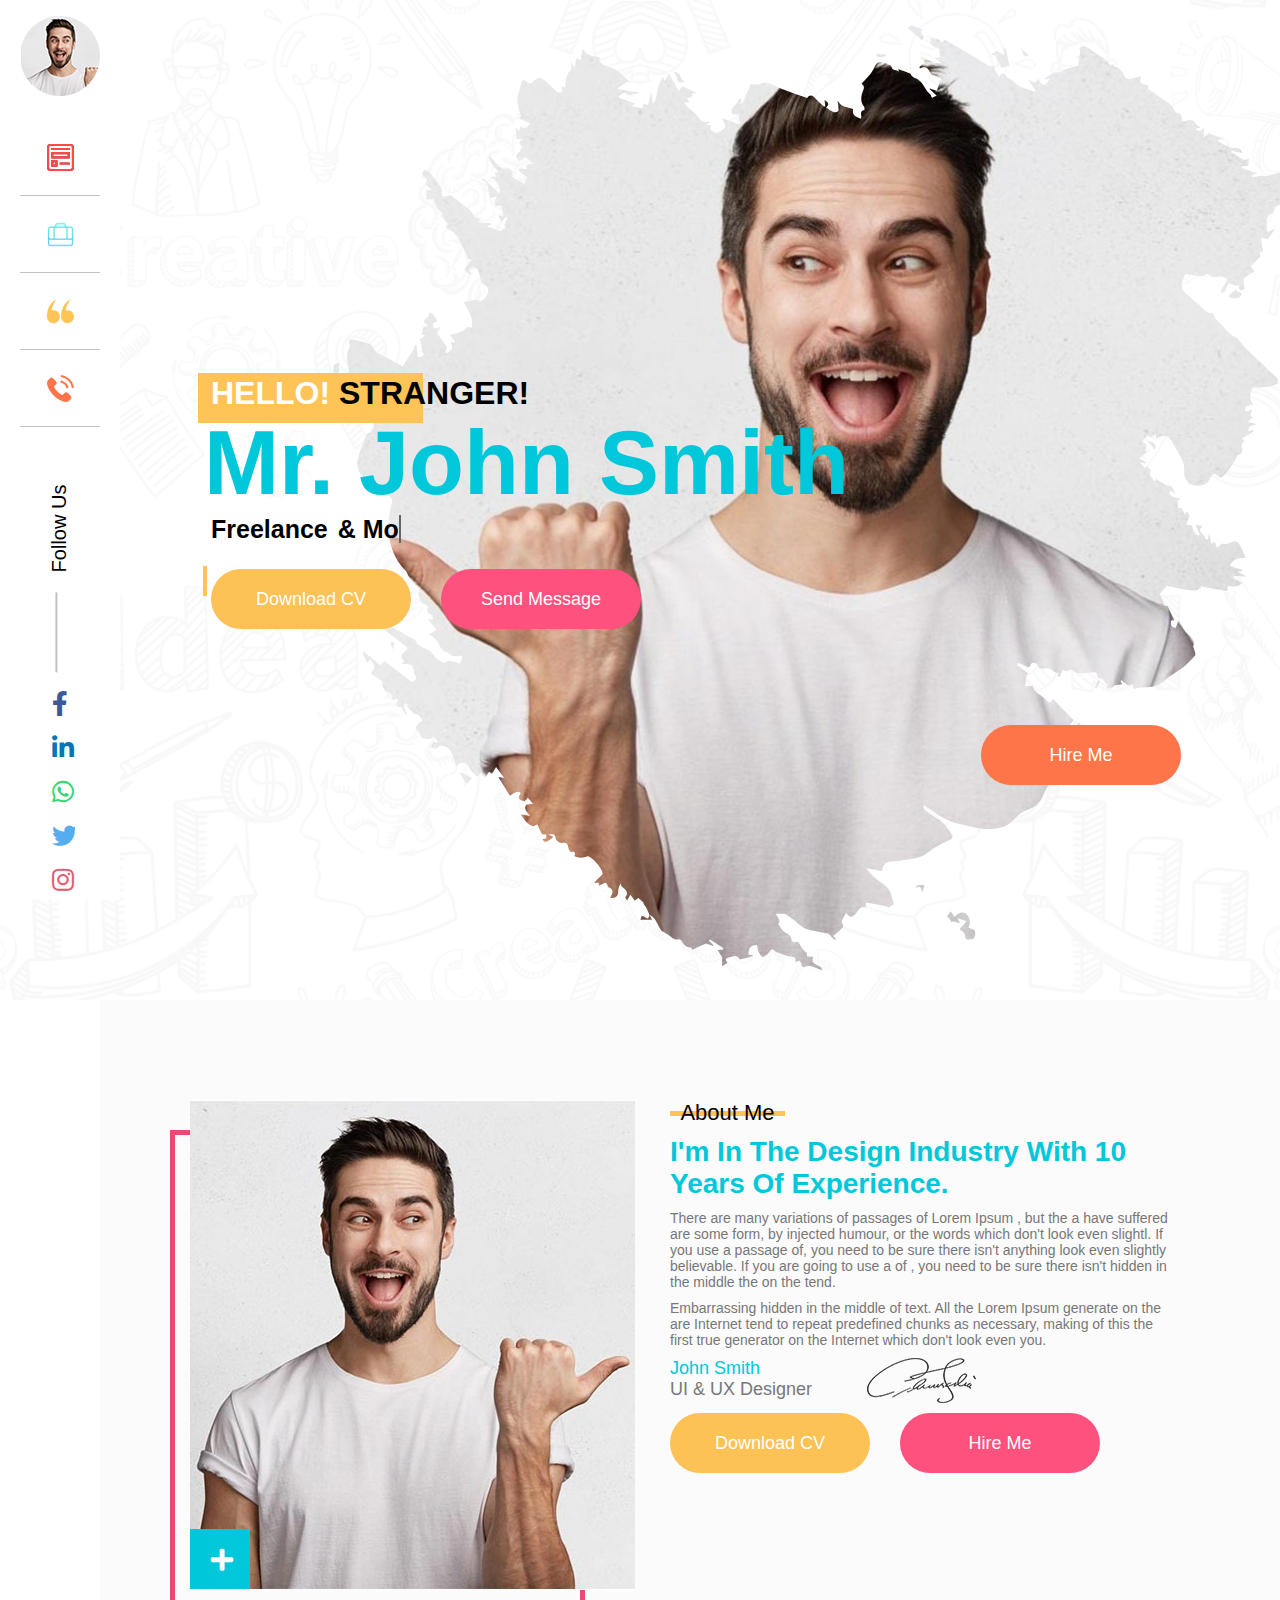
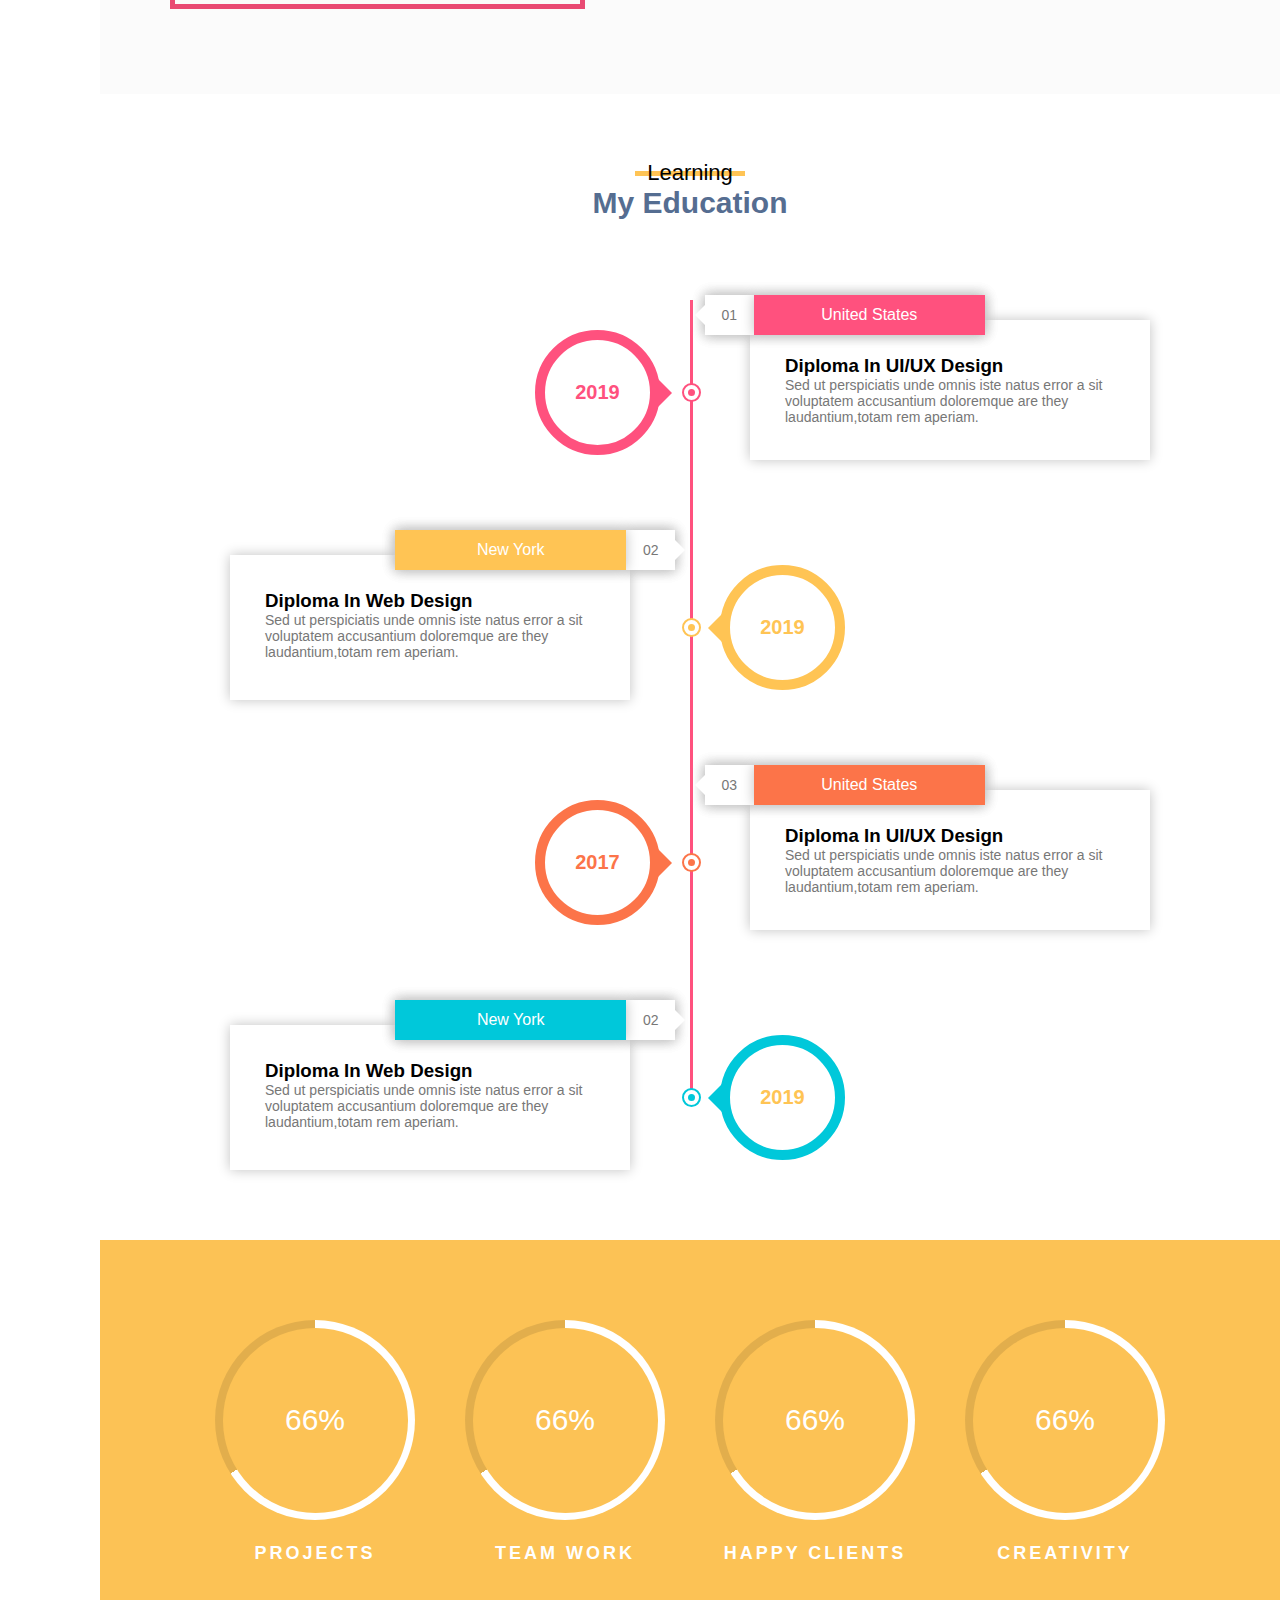
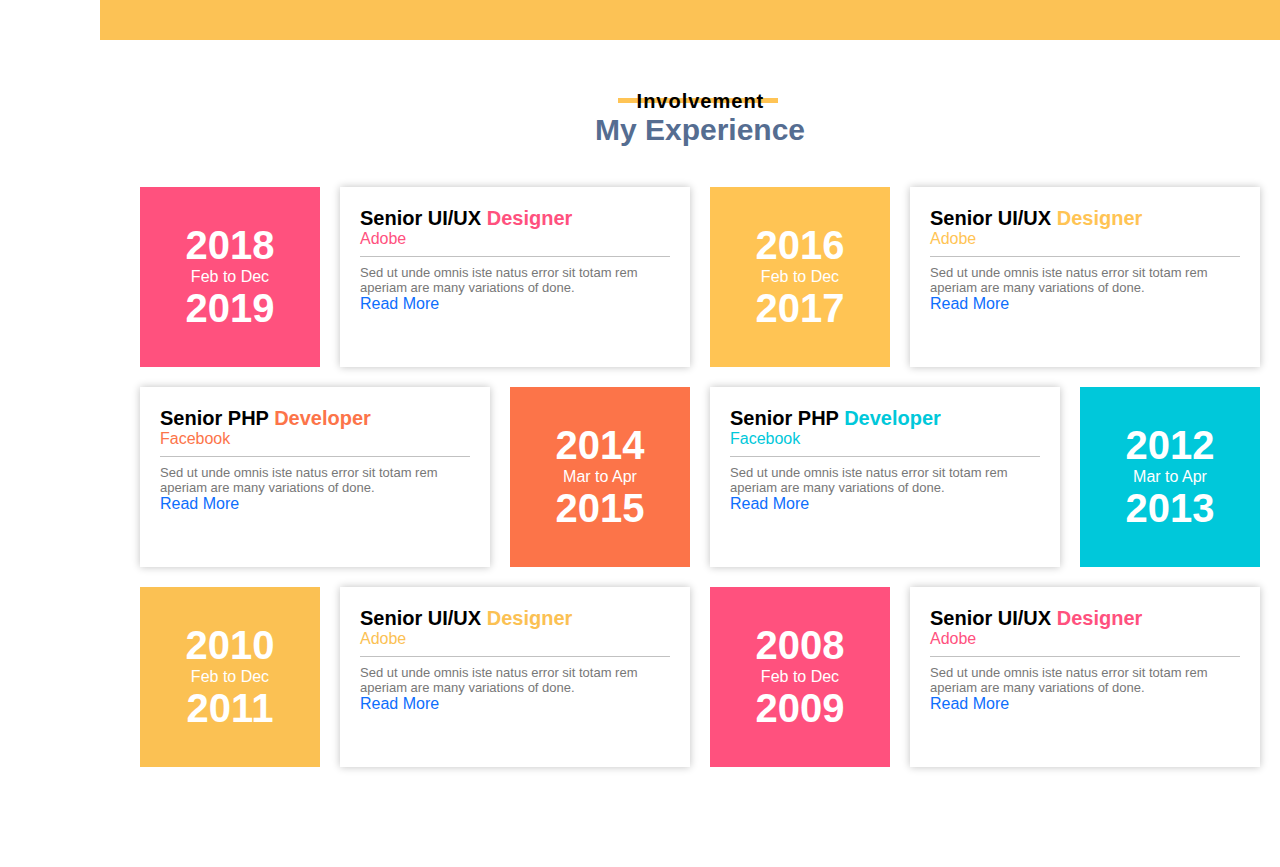
==== index.html @ 80b27bed "Add files via upload" ====
<!DOCTYPE html>
<html lang="en">

<head>
    <meta charset="UTF-8">
    <meta http-equiv="X-UA-Compatible" content="IE=edge">
    <meta name="viewport" content="width=device-width, initial-scale=1.0">
    <title>Document</title>
    <link href="https://cdnjs.cloudflare.com/ajax/libs/font-awesome/5.13.0/css/all.min.css" rel="stylesheet">
    <link rel="stylesheet" href="css/style.css">
</head>

<body>


    <!--! loading logo  -->

    <div class="preload-logo" id="page">
        <div class="start" id="loading">
            <img src="image/371906220_TYPING_ON_LAPTOP_400px.gif" alt="">
        </div>
    </div>

    <!-- Left side panel -->

    <div class="left-panel">
        <div class="left-panel-scroller">
            <div class="profile">
                <img src="image/profile.png" alt="">
            </div>
            <div class="quick-panel">
                <div>
                    <a href="">
                        <img class="first" src="image/about.svg" alt="">
                        <img class="second" src="image/about.svg" alt="">
                    </a>
                    <span class="second about">About</span>
                </div>
                <div>
                    <a href="">
                        <span><img class="first" src="image/icons8-bag-64.png" alt=""></span>
                        <span><img class="second" src="image/icons8-bag-64.png" alt=""></span>
                    </a>
                    <span class="second portfolio">Portfolio</span>
                </div>
                <div>
                    <a href="">
                        <img class="first" src="image/Testimonial.svg" alt="">
                        <img class="second" src="image/Testimonial.svg" alt="">
                    </a>
                    <span class="second testimonial">Testimonial</span>
                </div>
                <div>
                    <a href="">
                        <img class="first" src="image/contact.svg" alt="">
                        <img class="second" src="image/contact.svg" alt="">
                    </a>
                    <span class="second contact">Contact</span>
                </div>
            </div>
            <div class="social">
                <p class="vertical">Follow Us</p>
                <ul>
                    <li>
                        <a href="">
                            <span class="icon-second"><i class="fab fa-facebook-f"></i></span>
                            <span class="icon-first"><i class="fab fa-facebook-f"></i></span>
                        </a>
                    </li>
                    <li>
                        <a href="">
                            <span class="icon-second"><i class="fab fa-linkedin-in"></i></span>
                            <span class="icon-first"><i class="fab fa-linkedin-in"></i></span>
                        </a>
                    </li>
                    <li>
                        <a href="">
                            <span class="icon-second"><i class="fab fa-whatsapp"></i></span>
                            <span class="icon-first"><i class="fab fa-whatsapp"></i></span>
                        </a>
                    </li>
                    <li>
                        <a href="">
                            <span class="icon-second"><i class="fab fa-twitter"></i></span>
                            <span class="icon-first"><i class="fab fa-twitter"></i></span>
                        </a>
                    </li>
                    <li>
                        <a href="">
                            <span class="icon-second"><i class="fab fa-instagram"></i></span>
                            <span class="icon-first"><i class="fab fa-instagram"></i></span>
                        </a>
                    </li>
                </ul>
            </div>

        </div>
    </div>

    <!-- Start banner -->

    <header>
        <div class="banner-bg">
            <div>
                <div class="man-mask">
                    <svg xmlns:xlink="http://www.w3.org/1999/xlink" class="move_bg" xmlns="http://www.w3.org/2000/svg"
                        viewBox="0 0 968 950" width="968" height="950">
                        <defs>
                            <pattern id="banner_mimg" patternUnits="userSpaceOnUse" width="968px" height="945px">
                                <image class="cv_slide" xlink:href="image/men.jpg" width="968px" height="945px" x="0"
                                    y="0">
                                </image>
                            </pattern>
                        </defs>
                        <path fill-rule="evenodd"
                            d="M909.868,270.984 C908.399,273.600 900.242,273.841 898.692,272.078 C897.402,270.610 898.213,269.606 905.406,264.288 C904.387,269.027 912.946,265.501 909.868,270.984 ZM823.326,424.317 C822.516,423.632 821.795,422.803 821.190,421.923 C820.064,420.286 819.039,418.581 817.972,416.904 C818.249,416.603 818.526,416.303 818.803,416.003 C820.641,417.229 822.683,418.248 824.224,419.774 C824.931,420.474 824.772,422.169 824.748,423.408 C824.742,423.742 823.468,424.438 823.326,424.317 ZM58.942,617.513 C60.663,617.437 62.058,617.376 63.452,617.315 C63.038,619.446 62.624,621.577 62.025,624.661 C60.795,621.809 60.041,620.061 58.942,617.513 ZM962.958,152.877 C962.890,153.279 962.823,153.681 962.755,154.082 C964.108,154.896 965.461,155.709 967.079,156.682 C965.180,157.092 962.776,156.984 962.410,157.796 C960.447,162.143 957.809,165.319 951.108,164.972 C953.663,166.804 954.765,167.594 956.036,168.506 C954.863,171.181 954.025,173.952 952.500,176.273 C951.423,177.914 949.462,179.005 947.810,180.226 C946.463,181.222 943.822,181.985 943.770,182.959 C943.499,188.019 939.480,189.186 936.775,190.697 C936.223,192.856 935.476,194.406 935.504,195.942 C935.571,199.671 935.998,203.393 936.281,207.117 C938.486,206.133 940.688,205.141 942.903,204.178 C943.122,204.082 943.418,204.165 944.088,204.165 C941.339,207.746 938.731,211.143 936.334,214.264 C934.861,213.977 932.665,213.548 930.076,213.042 C930.772,218.139 931.301,222.009 931.877,226.223 C927.953,226.534 928.416,229.005 929.613,231.164 C925.952,234.907 922.617,238.317 919.913,241.081 C921.407,243.557 922.632,245.586 923.283,246.665 C919.585,248.976 915.336,250.343 913.413,253.249 C911.925,255.498 913.348,259.674 913.503,263.659 C912.893,263.927 911.037,264.742 908.885,265.686 C908.609,264.369 908.466,263.580 908.274,262.804 C908.080,262.021 907.837,261.250 907.601,260.421 C906.100,260.342 904.711,260.519 903.477,260.161 C896.846,258.235 896.859,258.189 894.728,264.537 C893.662,267.714 891.793,268.214 889.296,266.647 C891.713,262.592 894.100,258.588 896.563,254.455 C893.315,251.064 889.567,251.014 885.466,251.896 C883.973,252.217 882.190,252.160 880.779,251.634 C879.138,251.022 877.760,249.706 876.430,248.806 C869.018,254.653 861.872,248.000 854.139,249.299 C853.859,250.084 853.608,251.595 852.849,252.782 C848.871,258.995 850.431,265.673 856.317,269.807 C860.401,272.674 863.622,276.811 867.794,279.503 C872.437,282.499 874.856,289.498 881.397,287.739 C882.763,290.121 883.509,292.403 885.028,293.903 C891.861,300.654 897.062,309.254 906.457,313.167 C906.846,313.329 907.040,313.936 907.352,314.313 C910.267,317.832 912.900,321.643 916.161,324.806 C925.802,334.153 935.698,343.235 945.477,352.439 C947.812,354.636 947.444,358.689 944.373,359.758 C940.542,361.093 936.429,361.818 932.378,362.264 C928.699,362.670 924.940,362.350 921.572,362.350 C919.456,368.207 917.123,373.587 922.294,379.526 C919.227,380.399 916.915,381.057 914.450,381.759 C914.450,382.994 914.450,384.796 914.450,386.654 C916.767,385.939 918.631,385.364 921.490,384.482 C920.264,388.157 917.333,391.226 922.205,392.348 C920.449,393.874 918.948,395.178 916.919,396.942 C920.195,397.761 922.513,398.341 925.087,398.986 C922.429,401.261 916.555,400.086 917.457,406.385 C919.259,405.742 920.464,405.313 921.668,404.883 C921.983,405.454 922.297,406.025 922.612,406.596 C918.767,408.882 914.923,411.169 910.767,413.640 C912.231,414.399 912.994,414.794 913.560,415.087 C912.348,417.440 909.898,420.118 910.487,421.414 C912.979,426.897 909.962,428.724 906.167,430.546 C905.676,432.694 904.737,434.581 903.561,436.306 C901.223,439.736 898.870,443.169 896.298,446.422 C894.603,448.566 892.598,450.496 890.531,452.292 C890.099,452.668 888.467,452.354 887.938,451.817 C884.047,447.860 883.185,447.757 879.819,452.012 C878.563,453.599 878.110,455.839 876.808,457.370 C873.066,461.768 860.862,461.900 857.183,457.407 C855.331,455.145 853.212,452.064 853.320,449.441 C853.573,443.310 853.122,437.662 849.881,432.293 C846.682,426.993 844.233,421.192 840.666,416.172 C836.014,409.627 834.251,409.564 826.399,413.027 C826.130,413.145 825.764,413.042 825.440,413.040 C825.063,411.794 824.690,410.551 824.315,409.302 C822.601,410.495 820.761,412.442 820.132,412.108 C814.883,409.323 813.890,413.876 811.343,416.968 C817.147,418.411 815.545,421.893 813.444,425.311 C815.069,426.013 816.302,426.547 816.556,426.657 C813.962,428.706 811.207,430.882 808.181,433.272 C810.965,434.778 813.015,435.887 815.066,436.997 C814.829,437.465 814.591,437.934 814.354,438.403 C812.761,438.232 811.168,438.061 808.546,437.779 C810.989,440.095 812.592,441.615 814.282,443.216 C814.672,442.529 815.054,441.856 815.430,441.193 C817.230,442.678 819.016,444.151 820.025,444.983 C819.511,447.081 818.481,448.816 818.971,449.778 C820.148,452.092 822.038,454.044 823.816,456.371 C824.236,455.644 824.730,454.791 825.170,454.031 C828.785,456.256 832.277,458.419 835.796,460.538 C835.989,460.654 836.449,460.267 836.701,460.355 C838.119,460.851 839.948,461.046 840.815,462.051 C842.215,463.675 842.976,465.849 844.758,469.203 C842.095,467.454 840.636,466.496 839.172,465.534 C837.304,470.442 840.046,472.305 850.259,473.478 C848.751,474.343 847.244,475.208 846.481,475.645 C846.898,478.793 847.224,481.262 847.556,483.767 C848.083,483.554 849.106,483.140 849.981,482.786 C851.406,484.932 852.740,486.942 854.764,489.990 C855.104,487.532 855.237,486.573 855.385,485.502 C856.788,487.811 858.023,489.845 858.757,491.052 C857.444,494.253 856.363,496.891 855.282,499.529 C857.168,499.816 859.053,500.103 861.127,500.419 C862.435,508.100 864.266,510.534 868.987,510.202 C867.697,507.272 866.385,504.415 865.203,501.505 C864.970,500.930 865.235,500.153 865.270,499.470 C866.008,499.701 866.745,499.933 867.483,500.161 C868.618,500.514 869.753,500.863 871.266,501.331 C864.933,507.323 874.504,508.922 874.017,513.315 C873.973,513.707 876.103,514.341 877.050,514.782 C877.400,512.375 877.654,510.628 878.072,507.757 C878.947,512.162 879.564,515.269 880.224,518.594 C882.487,517.655 883.677,517.162 884.210,516.941 C884.759,518.979 885.270,520.878 885.750,522.658 C888.488,520.854 890.944,518.162 892.144,518.639 C896.505,520.369 899.319,516.831 902.894,516.552 C904.497,516.427 907.054,517.013 907.699,518.131 C910.362,522.740 912.458,527.677 914.790,532.552 C909.234,533.434 902.180,532.693 898.860,540.840 C903.034,542.265 907.222,543.694 912.311,545.432 C909.899,546.167 908.483,546.599 906.834,547.102 C909.700,548.631 912.193,549.962 915.500,551.727 C910.549,551.333 906.643,551.022 902.736,550.712 C902.570,551.395 902.403,552.078 902.236,552.761 C905.086,554.439 907.936,556.118 911.135,558.002 C906.845,562.419 901.828,561.407 896.969,560.985 C896.759,562.794 896.594,564.222 896.374,566.118 C887.211,564.470 878.283,562.865 869.355,561.260 C869.554,561.720 869.753,562.179 869.953,562.638 C868.184,563.597 866.456,565.261 864.639,565.365 C861.037,565.571 857.338,565.188 853.767,564.554 C848.613,563.639 843.548,562.230 838.418,561.162 C837.449,560.960 835.958,560.976 835.386,561.559 C833.124,563.864 831.132,566.434 828.897,569.074 C830.303,572.370 832.096,576.572 834.002,581.040 C834.882,580.732 836.168,580.282 836.385,580.206 C838.749,585.384 840.974,590.260 843.302,595.360 C841.856,595.485 840.916,595.566 839.988,595.647 C839.927,599.176 839.351,602.925 844.748,602.743 C845.719,600.317 846.705,597.855 847.915,594.834 C848.704,596.394 849.268,597.698 849.993,598.907 C851.904,602.093 853.359,605.792 855.964,608.268 C859.822,611.935 865.119,614.389 862.141,621.225 C861.887,621.809 862.888,622.852 863.067,623.731 C863.529,626.009 865.006,629.252 864.035,630.440 C860.447,634.830 856.317,638.904 851.860,642.423 C845.922,647.111 838.676,650.371 833.445,655.678 C824.391,664.863 812.681,660.458 802.770,664.013 C802.458,661.985 802.245,660.600 802.032,659.215 C800.071,659.694 798.111,660.173 796.858,660.479 C794.595,658.681 792.400,656.938 790.205,655.195 C789.990,655.513 789.775,655.830 789.560,656.148 C790.197,657.263 790.834,658.378 791.471,659.492 C790.366,659.562 789.249,659.558 788.157,659.720 C786.406,659.979 783.804,659.746 783.086,660.780 C780.676,664.253 778.081,663.854 775.300,662.454 C775.686,661.401 776.436,659.676 776.324,659.618 C773.243,658.026 772.836,653.010 768.262,653.307 C767.622,653.349 766.309,652.455 766.346,652.103 C767.042,645.505 761.811,647.417 758.923,647.459 C754.002,647.530 749.080,649.558 744.245,646.921 C742.735,646.098 740.662,644.293 739.752,644.748 C736.503,646.373 733.422,646.006 731.314,645.116 C730.334,647.675 729.654,649.668 728.743,651.550 C728.631,651.782 727.289,651.418 726.346,651.312 C726.935,650.120 727.403,649.174 727.934,648.101 C726.123,647.643 724.023,647.759 723.267,646.808 C720.167,642.906 716.012,643.477 711.922,643.466 C709.829,643.460 708.005,643.977 707.077,640.770 C706.138,637.527 701.003,636.609 700.096,639.054 C698.270,643.975 696.021,642.319 693.032,640.361 C691.188,639.152 688.826,638.735 686.696,637.962 C686.415,638.617 686.133,639.272 685.852,639.927 C689.689,642.843 693.526,645.758 697.363,648.674 C696.779,648.954 696.195,649.235 695.610,649.515 C695.317,651.282 694.955,653.041 694.756,654.818 C694.646,655.797 695.129,656.931 694.797,657.781 C693.218,661.830 694.984,661.963 698.204,661.062 C699.283,660.760 701.514,660.967 701.632,661.387 C703.511,668.077 710.556,669.565 714.347,674.271 C716.714,677.211 719.293,679.265 722.009,674.070 C729.138,681.394 735.839,688.278 742.310,694.925 C741.047,696.987 740.061,698.595 738.990,700.344 C743.501,703.144 745.982,699.752 749.013,697.822 C748.642,699.721 747.761,701.355 748.223,702.388 C749.783,705.869 749.158,708.126 745.974,710.408 C742.148,713.151 741.961,718.859 745.208,720.884 C743.894,722.539 742.466,724.110 741.303,725.858 C739.748,728.194 738.921,732.009 736.858,732.811 C731.979,734.706 731.027,739.207 728.565,742.649 C725.479,746.962 722.739,751.533 720.014,756.091 C717.246,760.720 714.272,765.292 712.132,770.212 C709.783,775.612 706.941,780.211 701.367,782.700 C697.517,784.420 693.399,785.808 689.997,788.195 C686.164,790.884 683.035,794.567 679.537,797.748 C672.858,803.823 663.965,803.771 656.134,804.033 C647.501,804.322 638.683,801.430 630.078,799.372 C624.357,798.004 618.499,796.356 613.364,793.600 C606.276,789.796 599.811,784.830 592.328,779.863 C592.718,781.512 592.554,783.868 593.608,784.724 C597.464,787.858 601.522,790.870 605.883,793.227 C612.714,796.920 616.668,803.089 620.692,809.203 C622.586,812.080 621.052,813.973 618.017,815.324 C613.524,817.325 609.106,819.566 604.882,822.084 C599.496,825.294 594.713,829.896 588.976,832.033 C582.779,834.342 575.739,834.294 569.144,835.650 C562.161,837.086 552.458,833.675 551.157,846.019 C546.123,845.131 541.522,844.320 535.177,843.201 C538.385,846.817 540.562,849.730 543.195,852.144 C548.937,857.408 557.176,860.134 559.862,868.464 C561.013,872.032 561.813,875.714 562.733,879.191 C560.416,880.578 558.604,881.662 556.793,882.747 C556.858,882.397 556.924,882.048 556.989,881.698 C549.680,880.325 542.371,878.952 534.985,877.565 C534.873,878.817 534.729,880.405 534.548,882.421 C528.325,880.549 527.237,886.388 524.417,889.130 C520.761,892.683 518.561,893.078 515.132,887.706 C513.228,891.311 511.548,894.494 510.696,896.107 C511.398,899.150 512.625,901.563 511.995,902.234 C509.039,905.386 505.573,908.059 502.058,911.104 C503.094,912.073 504.182,913.090 505.270,914.107 C505.014,914.426 504.757,914.746 504.500,915.066 C503.235,914.092 501.919,913.177 500.719,912.129 C499.390,910.968 498.360,909.032 496.858,908.585 C493.288,907.523 489.508,907.186 485.829,906.474 C480.599,905.462 475.160,905.000 470.729,901.594 C468.139,899.602 465.765,897.328 463.178,895.332 C460.406,893.192 457.497,891.229 454.159,888.839 C451.681,888.839 448.317,888.839 444.764,888.839 C449.036,895.610 449.144,896.078 447.178,899.124 C449.369,901.940 451.032,905.841 453.942,907.373 C457.593,909.294 460.401,910.763 460.503,915.321 C460.520,916.070 462.582,917.598 463.016,917.384 C467.548,915.144 468.321,918.649 469.912,921.398 C471.175,923.579 472.986,925.443 474.553,927.448 C474.871,927.223 475.189,926.998 475.507,926.773 C475.716,928.315 475.926,929.858 476.138,931.422 C478.337,931.539 480.143,931.636 482.270,931.749 C478.291,940.884 490.578,938.861 491.152,945.000 C485.058,943.896 479.631,938.883 472.843,942.254 C472.495,942.427 470.610,940.734 470.379,939.699 C469.360,935.153 468.426,934.646 464.319,937.718 C465.668,932.143 462.646,931.415 458.530,931.556 C457.128,931.604 455.678,930.825 454.282,930.331 C451.081,929.198 447.900,928.009 445.257,927.042 C443.594,925.844 441.814,923.831 441.051,924.163 C439.495,924.839 438.604,926.905 437.224,928.162 C435.598,929.643 433.894,931.425 431.921,931.958 C431.049,932.193 428.937,929.894 428.266,928.362 C427.117,925.735 426.659,922.806 425.932,920.086 C419.066,921.031 418.079,922.152 417.383,929.464 C419.144,929.778 420.914,930.094 422.684,930.411 C418.332,932.257 414.044,933.286 409.744,934.264 C409.320,934.360 408.520,934.283 408.408,934.045 C406.038,929.007 402.167,931.434 398.763,932.162 C393.998,933.180 393.775,933.952 396.499,937.780 C395.133,938.729 393.785,939.665 391.177,941.478 C391.177,937.792 391.177,935.244 391.177,932.224 C390.016,930.436 388.396,927.943 386.554,925.107 C389.025,924.817 390.509,924.643 391.993,924.469 C392.114,924.006 392.235,923.542 392.355,923.079 C387.929,920.215 383.503,917.351 379.077,914.487 C378.699,915.026 378.320,915.566 377.942,916.105 C379.466,917.471 380.990,918.836 382.513,920.201 C382.364,920.432 382.216,920.662 382.067,920.892 C379.332,919.960 376.596,919.028 375.190,918.549 C370.136,920.769 366.144,922.522 361.342,924.632 C360.999,924.082 360.454,922.517 359.969,922.535 C355.033,922.723 352.772,919.501 350.563,915.871 C350.007,914.957 348.214,913.973 347.331,914.223 C343.348,915.354 341.228,912.812 338.614,910.706 C336.231,908.785 333.388,907.436 330.474,905.670 C329.553,904.183 328.141,902.347 327.200,900.294 C325.238,896.018 323.168,891.924 318.517,889.947 C317.405,887.427 316.398,884.853 315.132,882.414 C314.393,880.988 313.228,879.783 312.254,878.479 C312.493,878.304 312.731,878.129 312.970,877.955 C311.161,876.412 309.352,874.870 307.300,873.119 C306.411,873.790 305.311,874.618 303.737,875.805 C302.263,873.743 300.970,871.935 299.418,869.763 C298.382,871.562 297.276,873.483 296.143,875.453 C295.456,874.410 294.593,873.101 294.136,872.408 C300.294,864.550 289.155,863.698 289.589,858.497 C288.172,861.081 287.323,863.564 287.224,866.077 C287.014,871.446 285.353,873.095 279.011,873.071 C281.123,868.800 284.176,864.239 276.946,861.903 C276.747,861.839 276.890,861.002 276.677,860.642 C276.059,859.601 275.287,857.753 274.671,857.791 C273.267,857.877 271.916,858.889 270.552,859.544 C269.833,859.889 269.132,860.273 268.197,860.756 C267.949,859.572 267.760,858.666 267.520,857.522 C266.086,857.711 264.697,857.895 263.307,858.078 C265.109,855.090 267.546,853.134 269.863,851.044 C270.620,850.361 271.586,849.319 271.567,848.461 C271.461,843.765 262.232,832.674 257.414,831.402 C256.516,831.165 255.398,831.783 254.376,831.982 C252.778,832.294 251.153,832.911 249.582,832.800 C247.643,832.662 245.748,831.912 243.458,831.331 C243.906,829.128 245.433,825.427 239.851,827.062 C239.429,827.185 237.760,824.824 237.525,823.470 C236.898,819.860 236.462,817.149 231.359,817.979 C229.385,818.299 225.446,815.854 224.922,813.969 C223.550,809.027 223.880,808.713 217.354,809.454 C219.399,810.407 220.830,811.074 222.416,811.813 C215.363,817.901 214.385,818.119 211.181,814.244 C212.728,814.000 214.120,813.781 215.338,813.589 C215.238,812.138 215.154,810.925 215.061,809.575 C213.580,809.477 211.980,809.372 210.821,809.296 C209.129,805.536 207.631,802.208 206.427,799.534 C204.257,800.222 202.099,801.684 201.035,801.112 C196.179,798.500 192.799,794.264 189.761,789.407 C192.754,789.829 195.302,790.189 199.151,790.733 C195.838,786.668 192.173,783.941 195.525,779.571 C197.247,779.351 199.051,779.120 201.958,778.748 C199.780,776.156 198.390,774.503 196.814,772.627 C195.371,774.264 194.408,775.358 193.521,776.364 C187.062,774.542 186.501,773.235 189.827,767.903 C185.231,764.587 182.355,768.974 178.913,770.627 C174.954,764.335 171.158,758.304 167.177,751.978 C169.357,752.273 170.997,752.496 173.230,752.799 C170.165,748.751 167.665,745.450 165.035,741.978 C163.588,744.417 162.398,746.424 161.052,748.693 C159.988,748.015 158.979,747.372 158.037,746.771 C156.700,748.784 155.539,750.530 154.132,752.648 C152.543,751.233 151.021,749.878 149.455,748.484 C148.466,749.424 147.540,750.301 145.911,751.847 C143.165,748.835 139.611,746.397 138.255,743.065 C136.709,739.266 134.457,737.497 131.001,737.790 C128.900,737.969 126.950,739.918 125.017,741.024 C123.906,737.474 122.752,732.981 121.094,728.683 C118.699,722.474 111.253,718.680 107.231,721.931 C104.322,724.283 102.383,723.937 99.771,722.112 C100.743,720.335 101.680,718.620 102.635,716.874 C103.963,717.230 105.105,717.536 106.953,718.031 C106.204,713.980 102.975,710.901 101.177,712.506 C97.267,715.998 93.500,712.009 91.354,713.491 C89.661,710.651 88.633,707.782 86.663,705.901 C84.080,703.435 84.906,701.464 86.648,699.529 C87.880,698.159 89.677,697.298 91.417,696.072 C89.537,691.720 87.567,687.869 82.088,689.289 C81.623,688.041 81.530,686.492 80.813,686.106 C78.323,684.770 76.275,683.550 77.098,680.097 C77.209,679.631 75.158,678.651 74.108,677.909 C73.531,679.080 72.284,680.412 72.519,681.386 C72.969,683.246 74.385,684.850 75.160,686.663 C75.620,687.738 75.622,689.009 75.830,690.191 C73.849,688.815 72.979,687.258 72.135,685.688 C71.459,684.428 70.818,682.054 70.155,682.052 C64.041,682.032 64.873,678.999 66.820,675.210 C66.973,674.914 66.547,674.320 66.423,673.958 C64.616,674.180 62.912,674.390 60.939,674.633 C61.286,670.357 60.422,667.776 56.063,666.992 C52.961,666.434 50.543,660.345 51.369,656.634 C47.682,654.007 43.955,651.352 40.010,648.541 C41.245,646.237 43.594,643.832 43.468,641.564 C43.325,638.999 40.960,636.557 39.549,634.041 C38.475,635.323 37.445,636.551 36.165,638.078 C34.370,633.945 32.950,630.678 31.531,627.411 C32.048,627.164 32.565,626.916 33.081,626.669 C38.453,631.165 43.826,635.661 49.654,640.538 C50.437,639.459 51.778,637.610 53.044,635.864 C59.228,640.581 65.365,645.274 71.516,649.951 C74.424,652.162 77.256,654.504 80.349,656.420 C81.108,656.890 83.154,656.321 83.926,655.548 C87.022,652.446 83.121,649.849 83.052,647.022 C82.876,639.870 78.803,638.519 72.874,639.199 C72.272,639.268 71.637,639.047 70.535,638.893 C71.523,637.760 72.208,636.975 72.969,636.103 C66.565,629.610 74.774,627.250 76.677,622.732 C67.650,615.699 58.611,608.656 49.588,601.626 C53.523,597.995 56.187,597.803 60.228,600.902 C61.415,601.812 62.562,602.798 63.837,603.567 C67.798,605.955 71.835,608.218 75.800,610.600 C79.511,612.830 84.538,613.368 85.953,618.633 C86.139,619.324 87.618,619.599 88.376,620.217 C92.872,623.884 99.286,624.625 102.626,630.267 C104.120,632.792 107.022,634.665 109.627,636.285 C111.158,637.238 114.322,638.076 115.093,637.305 C118.313,634.087 121.431,636.702 124.364,637.085 C126.198,637.324 128.002,639.980 129.618,637.182 C130.672,635.357 130.880,633.043 131.472,630.930 C126.581,629.766 122.573,633.021 118.722,629.054 C116.112,626.364 110.921,626.631 109.282,622.132 C108.800,620.809 108.357,619.432 107.621,618.251 C106.595,616.603 105.516,614.884 104.085,613.617 C102.257,611.999 100.056,610.801 97.835,609.300 C101.374,607.282 103.730,605.938 105.786,604.766 C102.552,601.072 99.913,598.058 96.836,594.545 C98.940,594.296 100.294,594.137 102.101,593.924 C101.455,592.358 101.186,590.136 100.327,589.878 C95.178,588.332 96.232,584.694 97.065,581.417 C94.550,579.744 91.727,578.682 90.218,576.646 C88.489,574.314 87.927,571.117 86.858,568.296 C88.164,567.145 89.311,565.071 88.709,564.178 C87.482,562.358 85.084,561.376 83.585,559.680 C81.530,557.354 79.737,554.766 78.066,552.141 C76.647,549.911 76.027,546.996 74.228,545.220 C70.257,541.298 67.094,537.226 64.521,532.038 C55.803,514.455 55.908,496.504 60.782,478.271 C61.836,474.330 60.568,472.754 57.996,471.012 C51.723,466.763 45.291,462.740 39.145,458.317 C31.092,452.523 24.374,445.238 26.633,434.604 C28.440,426.097 32.394,418.031 35.631,409.863 C36.088,408.710 37.836,408.007 39.075,407.238 C42.323,405.220 43.815,400.972 42.344,397.862 C40.209,393.347 37.151,395.892 34.314,396.782 C33.750,396.960 33.225,397.264 32.945,397.391 C31.584,395.097 30.382,393.072 28.895,390.565 C31.816,391.688 34.121,392.575 35.277,393.020 C37.970,390.031 39.982,387.796 41.991,385.565 C38.061,378.939 30.899,381.460 25.418,381.238 C24.706,378.408 24.814,375.745 23.537,374.387 C20.593,371.256 17.019,368.764 16.977,363.837 C16.971,363.198 15.994,362.604 15.571,361.924 C14.293,359.870 13.066,357.785 11.820,355.713 C12.143,355.533 12.466,355.353 12.790,355.173 C14.270,355.936 15.750,356.699 18.276,358.002 C17.493,355.546 17.075,354.483 16.823,353.382 C16.532,352.109 15.736,350.235 16.285,349.604 C19.452,345.969 16.869,342.273 16.562,338.740 C16.113,333.568 14.778,328.552 18.186,323.726 C19.038,322.518 19.004,320.176 18.514,318.630 C17.323,314.872 19.651,314.340 22.107,314.663 C25.866,315.157 29.609,316.056 33.242,317.164 C37.332,318.412 41.785,319.217 43.087,324.587 C43.442,326.050 45.378,327.438 46.911,328.253 C53.932,331.989 61.087,335.473 68.145,339.141 C69.480,339.835 70.592,340.957 71.535,341.674 C75.202,335.814 78.527,330.501 82.491,324.167 C82.666,323.595 83.266,321.646 83.865,319.696 C84.478,319.818 85.092,319.940 85.706,320.062 C86.068,324.093 86.429,328.123 86.797,332.212 C93.340,331.126 93.775,329.900 89.947,325.107 C90.422,325.006 90.898,324.905 91.373,324.804 C90.722,321.733 90.071,318.662 89.421,315.591 C88.891,315.422 88.362,315.253 87.833,315.083 C89.822,313.670 91.812,312.257 94.237,310.535 C92.304,309.717 91.260,309.274 90.655,309.018 C91.306,306.362 91.848,304.152 92.413,301.847 C93.584,301.691 95.083,301.492 96.859,301.256 C96.264,300.373 96.083,299.826 95.707,299.588 C88.359,294.935 98.373,293.334 97.510,289.737 C97.390,289.236 98.732,287.874 99.470,287.814 C100.282,287.749 101.433,288.540 101.988,289.290 C103.724,291.634 105.248,294.134 106.672,296.296 C105.004,297.047 102.795,297.364 102.082,298.568 C101.463,299.613 102.126,302.697 102.960,303.030 C104.314,303.571 106.273,302.600 109.342,302.000 C108.204,304.368 107.263,306.327 106.279,308.374 C109.277,312.578 112.442,317.016 115.758,321.664 C115.399,323.580 114.972,325.860 114.531,328.219 C120.669,326.187 123.103,322.875 119.419,317.171 C121.502,317.171 123.013,317.171 124.700,317.171 C122.753,314.879 121.060,312.885 118.710,310.117 C125.857,308.315 131.888,307.007 136.787,301.836 C137.474,301.975 139.128,302.310 140.866,302.662 C142.514,292.701 137.619,285.162 132.513,277.162 C137.143,276.159 140.903,275.345 145.349,274.381 C148.947,277.785 152.128,275.933 155.358,271.051 C159.751,264.407 156.366,262.109 151.845,258.578 C150.035,257.164 149.907,253.634 148.940,251.095 C147.975,248.558 147.560,245.345 145.747,243.711 C143.246,241.458 139.918,242.070 137.353,244.665 C138.587,246.233 139.687,247.633 140.788,249.033 C140.438,249.390 140.088,249.748 139.738,250.105 C137.479,248.196 135.220,246.288 133.254,244.628 C135.829,240.970 137.904,238.023 140.249,234.691 C138.162,234.085 136.790,233.687 135.419,233.288 C135.877,233.020 136.336,232.752 136.794,232.484 C133.219,224.975 129.644,217.467 126.627,211.130 C124.517,209.357 123.208,208.273 121.917,207.167 C120.910,206.304 120.047,204.887 118.910,204.625 C114.257,203.551 114.438,201.475 116.847,199.352 C114.910,196.407 113.117,193.682 111.098,190.612 C112.999,186.739 107.474,185.771 106.046,182.743 C104.576,179.628 103.496,176.328 102.541,173.868 C99.512,174.229 97.508,174.468 95.503,174.707 C95.503,171.530 95.503,168.352 95.503,165.152 C97.548,165.152 98.584,165.152 99.620,165.152 C99.820,164.781 100.019,164.410 100.219,164.039 C98.066,162.390 95.914,160.740 93.793,159.115 C96.645,156.625 97.233,154.184 92.537,151.947 C91.582,151.491 90.965,149.025 91.238,147.701 C91.460,146.624 93.156,145.333 94.366,145.128 C95.486,144.938 97.244,145.728 98.004,146.667 C102.003,151.612 105.882,156.666 109.551,161.859 C110.486,163.182 111.075,165.238 110.837,166.807 C110.255,170.631 111.542,172.109 115.444,171.219 C116.735,170.925 117.980,170.430 119.563,169.926 C123.981,173.379 128.552,176.873 133.029,180.482 C135.649,182.593 138.840,184.451 140.502,187.194 C143.503,192.146 145.959,194.171 150.457,193.108 C149.551,194.242 148.708,195.296 146.974,197.467 C152.614,197.862 157.163,198.180 161.255,198.467 C160.296,198.985 158.533,199.937 155.608,201.517 C161.169,203.418 165.516,204.905 169.459,206.253 C171.226,204.865 172.789,203.637 174.538,202.263 C173.951,201.210 173.337,200.109 173.144,199.763 C174.415,197.190 175.441,195.114 176.467,193.038 C175.931,192.693 175.395,192.347 174.859,192.002 C173.693,193.293 172.527,194.583 170.502,196.824 C169.318,194.444 168.330,192.458 167.180,190.148 C169.295,190.801 170.444,191.247 171.633,191.427 C171.813,191.454 172.519,190.179 172.404,189.626 C171.787,186.645 170.988,183.702 170.138,180.287 C161.421,182.796 163.391,177.184 165.626,171.643 C163.033,172.083 161.439,172.354 159.396,172.700 C156.238,166.706 159.416,157.875 150.442,154.495 C151.044,154.075 151.645,153.656 152.247,153.236 C157.436,158.270 162.625,163.304 167.815,168.337 C168.325,167.881 168.835,167.424 169.346,166.967 C168.469,161.009 166.261,155.765 159.398,151.711 C162.374,151.711 164.044,151.711 165.539,151.711 C164.493,150.139 163.694,148.939 162.896,147.739 C164.095,147.615 165.295,147.491 167.101,147.304 C164.265,141.436 157.864,137.741 157.996,130.609 C161.405,133.356 163.682,136.911 166.576,139.862 C168.475,141.798 172.327,144.662 173.468,143.990 C177.715,141.491 179.393,144.778 181.184,145.709 C181.397,148.495 180.779,151.554 181.850,152.355 C185.302,154.937 189.376,156.687 193.580,158.958 C193.827,157.623 193.677,156.399 194.214,155.859 C197.841,152.210 195.702,150.918 192.160,149.331 C190.320,148.507 189.120,146.256 187.631,144.649 C187.923,144.279 188.216,143.909 188.509,143.539 C191.007,143.744 193.506,143.950 196.362,144.185 C192.936,136.937 199.508,140.495 202.459,138.553 C199.350,136.074 196.686,133.950 194.511,132.216 C192.180,133.795 190.476,134.949 188.512,136.278 C187.083,133.933 183.376,132.781 186.476,129.242 C187.978,127.529 189.119,125.500 190.424,123.613 C190.087,123.351 189.751,123.088 189.415,122.826 C190.193,122.699 190.971,122.573 192.652,122.300 C188.707,119.932 185.306,118.016 192.104,114.708 C191.583,114.478 191.062,114.248 190.540,114.017 C189.145,114.236 187.750,114.455 185.899,114.745 C185.484,110.829 185.076,106.969 184.607,102.546 C186.096,103.787 187.105,104.628 188.518,105.806 C188.947,104.076 189.233,102.924 189.628,101.331 C193.954,105.284 196.532,103.652 198.633,98.140 C194.703,96.515 190.744,94.879 187.009,93.335 C187.529,93.053 188.824,92.348 190.054,91.680 C187.924,83.745 184.357,76.310 187.485,68.091 C188.456,65.539 189.013,62.827 189.722,60.179 C191.320,54.212 191.256,54.299 196.877,57.726 C197.845,58.316 200.084,58.347 200.732,57.672 C203.933,54.339 207.175,51.017 211.988,54.207 C215.562,56.576 218.797,59.570 221.793,62.664 C224.324,65.278 226.373,68.283 230.920,67.357 C230.920,65.162 230.920,63.090 230.920,60.714 C231.991,61.401 232.751,61.889 233.510,62.376 C233.811,61.979 234.150,61.736 234.187,61.454 C234.964,55.524 234.254,49.061 240.334,45.066 C240.702,44.824 240.364,43.514 240.363,42.701 C240.360,41.207 240.362,39.713 240.362,37.566 C241.830,39.761 242.812,41.230 243.658,42.494 C244.377,39.019 244.989,36.059 245.563,33.284 C247.649,34.138 248.810,34.614 249.971,35.090 C250.066,33.807 250.063,32.507 250.278,31.245 C250.711,28.703 251.264,26.182 251.699,23.996 C254.046,26.321 255.591,28.887 257.820,29.822 C261.380,31.315 265.394,31.724 268.479,32.425 C268.728,34.586 268.394,36.428 269.117,37.062 C271.149,38.843 273.479,41.085 275.937,41.440 C286.588,42.975 292.265,51.978 300.438,57.549 C298.784,57.220 297.130,56.891 296.111,56.687 C292.701,59.075 289.658,61.207 285.778,63.924 C294.614,65.270 302.006,66.396 309.398,67.523 C305.455,69.043 301.560,69.710 297.656,70.327 C297.423,70.364 297.099,70.039 296.866,69.827 C293.022,66.328 290.531,68.733 287.216,72.292 C293.186,74.483 298.442,76.412 303.881,78.408 C302.672,79.341 301.853,79.973 300.484,81.028 C304.773,81.963 308.150,82.699 311.110,83.344 C311.786,81.216 312.243,79.780 312.699,78.344 C314.006,78.943 315.314,79.541 316.987,80.308 C318.031,76.357 319.090,72.350 320.149,68.344 C320.363,68.409 320.577,68.474 320.791,68.539 C320.984,71.660 321.177,74.781 321.370,77.903 C321.835,77.927 322.301,77.951 322.766,77.976 C327.532,69.851 325.415,59.141 332.486,51.744 C332.486,53.036 332.486,54.328 332.486,55.620 C332.881,55.772 333.277,55.925 333.672,56.077 C334.955,53.748 336.238,51.418 337.913,48.377 C341.147,54.158 344.236,59.682 347.710,65.893 C349.089,64.131 350.174,62.745 351.374,61.211 C356.173,63.427 361.051,65.679 365.929,67.931 C364.018,69.516 360.897,65.624 361.316,70.860 C361.370,71.534 357.843,72.495 355.903,73.356 C356.791,74.912 357.581,76.297 358.286,77.534 C356.289,77.534 354.786,77.534 353.283,77.534 C354.175,78.955 354.823,80.640 356.007,81.751 C359.754,85.264 364.655,87.954 367.308,92.113 C370.044,96.402 372.644,97.844 377.224,96.529 C377.447,96.465 377.768,96.737 379.580,97.499 C377.748,98.053 376.627,98.392 375.506,98.731 C375.699,99.075 375.892,99.418 376.085,99.762 C377.549,100.138 379.013,100.513 380.677,100.940 C376.921,105.184 382.159,105.866 383.307,108.001 C383.542,108.437 387.049,107.571 388.701,106.670 C390.721,105.568 392.376,103.795 394.891,101.738 C394.147,100.059 392.981,97.429 391.070,93.118 C395.666,94.811 399.140,95.911 402.458,97.370 C405.031,98.501 407.423,100.563 409.083,98.167 C408.480,94.847 408.052,92.489 407.571,89.847 C405.665,87.879 398.990,91.833 400.390,85.224 C400.950,82.575 404.086,80.471 406.050,78.119 C407.465,73.915 407.465,73.915 410.459,73.785 C410.342,75.268 410.222,76.797 410.102,78.326 C410.559,78.390 411.016,78.455 411.473,78.519 C414.212,71.901 416.951,65.284 419.600,58.883 C421.227,59.089 423.511,59.788 425.697,59.560 C429.132,59.200 432.786,57.026 435.836,57.756 C441.311,59.066 446.343,62.133 451.676,64.156 C459.678,67.192 467.781,69.960 476.240,72.986 C479.253,68.681 482.008,70.971 484.930,73.988 C487.544,76.686 490.448,79.104 493.224,81.646 C493.566,81.349 493.909,81.053 494.252,80.757 C494.017,79.151 493.783,77.545 493.428,75.107 C498.006,77.607 498.310,79.945 495.014,82.496 C497.836,84.244 500.253,86.207 503.018,87.240 C504.246,87.699 507.540,86.317 507.557,85.708 C507.643,82.494 506.984,79.260 506.544,75.716 C508.340,77.607 509.634,79.900 511.576,80.808 C514.909,82.369 518.647,83.065 522.213,84.124 C520.771,88.619 523.392,91.492 529.893,93.667 C531.594,91.040 527.517,86.020 533.390,84.973 C533.493,84.954 533.654,82.305 533.010,81.528 C529.195,76.923 529.754,71.373 531.662,66.958 C533.298,63.171 533.687,61.006 530.496,58.765 C534.646,53.856 539.683,49.580 542.434,44.146 C544.945,39.190 545.826,35.680 552.866,37.737 C556.027,38.661 559.907,39.617 560.468,41.792 C561.600,46.179 565.694,44.565 567.828,46.721 C567.657,45.724 567.487,44.727 567.416,44.306 C571.314,45.709 575.222,47.050 579.062,48.565 C579.684,48.810 579.909,49.925 580.481,50.465 C581.380,51.313 582.308,52.391 583.416,52.715 C591.881,55.191 593.208,64.370 599.079,69.270 C600.071,70.098 600.333,72.508 601.174,72.639 C602.346,72.822 603.746,71.548 605.606,70.619 C602.797,68.040 600.638,66.057 598.479,64.075 C598.609,63.879 598.738,63.684 598.867,63.488 C601.218,64.237 603.569,64.986 605.921,65.735 C606.743,63.100 607.553,60.461 608.398,57.834 C608.600,57.204 608.871,56.585 609.191,56.006 C610.854,53.003 608.928,52.644 606.609,51.828 C603.955,50.894 600.308,49.750 599.342,47.657 C597.080,42.761 594.460,40.658 588.917,43.580 C588.743,43.077 588.568,42.574 588.394,42.071 C590.225,40.132 592.055,38.193 593.932,36.205 C593.152,35.614 591.636,34.465 590.119,33.315 C590.269,32.835 590.418,32.355 590.567,31.875 C597.069,33.783 602.797,39.485 610.705,37.939 C608.000,36.115 606.025,34.784 603.097,32.809 C609.751,32.415 609.750,32.415 608.154,27.426 C608.106,27.277 608.090,27.078 608.149,26.942 C609.740,23.276 606.805,23.652 604.748,22.686 C601.348,21.090 597.822,19.120 599.405,13.138 C602.465,13.698 607.098,13.241 608.196,14.996 C611.309,19.969 612.018,16.787 613.140,14.217 C619.347,17.843 625.344,21.305 631.298,24.838 C638.362,29.029 645.379,33.298 652.438,37.497 C654.699,38.841 656.960,40.976 659.343,41.159 C664.367,41.545 664.400,41.114 663.573,44.784 C665.280,47.302 666.627,49.288 668.129,51.503 C667.937,51.503 668.491,51.626 668.568,51.485 C671.171,46.760 673.375,47.495 675.530,51.860 C675.845,52.500 676.888,52.770 677.575,53.238 C679.825,54.772 682.339,56.041 684.260,57.915 C689.783,63.300 696.927,64.409 703.659,66.650 C703.988,66.247 704.316,65.845 704.645,65.442 C702.313,62.226 699.982,59.009 696.798,54.618 C699.898,56.008 702.178,57.031 704.190,57.933 C705.151,56.378 706.055,54.914 706.959,53.451 C707.830,54.818 708.711,56.178 709.570,57.553 C710.795,59.515 712.255,61.430 714.633,59.342 C716.321,57.859 717.495,55.793 719.197,53.605 C717.015,53.914 715.548,54.123 712.747,54.520 C716.868,51.628 719.676,49.248 722.862,47.599 C724.399,46.803 726.782,47.804 728.544,47.243 C731.250,46.381 733.658,44.594 736.359,43.707 C740.172,42.455 744.136,41.665 747.222,40.883 C747.566,37.781 747.859,35.145 748.159,32.435 C746.901,32.689 745.453,32.982 744.004,33.275 C748.291,31.419 750.713,29.105 748.525,24.118 C748.314,23.636 749.790,21.915 750.777,21.534 C751.941,21.085 753.706,20.987 754.722,21.578 C758.728,23.908 762.597,26.491 766.412,29.130 C769.948,31.575 774.649,33.527 776.455,36.953 C778.347,40.541 779.747,40.336 782.223,39.054 C782.724,40.128 782.976,41.525 783.483,41.625 C788.658,42.639 791.319,46.335 793.199,50.695 C794.942,54.739 798.329,53.953 801.278,53.514 C804.403,53.048 807.403,51.747 810.330,50.850 C809.643,54.104 809.158,56.403 808.974,57.271 C811.907,58.599 813.712,60.099 815.512,60.095 C819.835,60.084 815.746,63.302 817.479,64.371 C820.939,66.505 824.401,68.729 827.488,71.356 C832.875,75.939 840.639,77.804 843.469,85.404 C843.920,86.614 845.691,88.217 846.759,88.150 C850.267,87.930 850.616,91.064 850.633,92.531 C850.687,97.193 853.061,97.121 856.114,95.859 C860.240,94.154 862.944,95.270 864.921,99.208 C865.412,100.185 866.938,100.624 867.948,101.366 C868.286,101.615 868.496,102.035 869.080,102.778 C867.426,103.053 866.183,103.260 864.939,103.466 C864.866,103.876 864.793,104.285 864.719,104.694 C866.235,105.153 867.987,106.307 869.206,105.892 C870.668,105.395 871.676,103.561 872.714,102.480 C872.714,105.648 872.714,108.369 872.714,112.339 C875.551,110.119 877.276,108.769 879.001,107.419 C878.933,107.869 878.866,108.319 878.798,108.769 C883.233,110.468 887.667,112.166 892.954,114.192 C890.433,114.404 888.916,114.531 887.399,114.659 C887.195,115.207 886.991,115.755 886.786,116.303 C890.974,118.411 895.031,120.875 899.401,122.491 C901.928,123.426 905.090,122.559 907.714,123.345 C909.180,123.783 910.131,125.943 911.314,127.328 C910.930,127.586 910.546,127.844 910.162,128.101 C906.974,127.334 903.785,126.567 900.596,125.799 C900.444,126.401 900.292,127.003 900.140,127.605 C906.585,128.795 910.251,137.476 917.903,134.079 C917.718,136.079 917.511,138.311 917.263,140.994 C916.213,140.994 914.576,140.729 913.081,141.074 C911.775,141.375 910.629,142.364 909.988,142.724 C915.155,144.468 920.046,146.119 925.917,148.101 C923.380,149.483 921.931,150.273 920.482,151.062 C921.507,151.979 922.347,152.074 923.157,151.962 C926.112,151.552 929.246,150.205 931.969,150.795 C938.518,152.213 943.704,147.988 949.663,147.052 C953.497,146.450 956.888,145.374 960.448,147.077 C963.077,148.335 965.491,150.042 968.000,151.548 C968.000,151.882 968.000,152.215 968.000,152.549 C966.319,152.658 964.639,152.768 962.958,152.877 ZM318.570,890.056 C318.568,890.059 318.566,890.063 318.565,890.066 C318.544,890.024 318.521,889.980 318.500,889.938 C318.506,889.940 318.511,889.944 318.517,889.947 C318.528,889.972 318.539,889.997 318.550,890.022 C318.557,890.034 318.565,890.048 318.570,890.056 ZM309.499,894.822 C310.518,889.873 310.618,889.864 316.963,893.865 C317.529,892.549 318.056,891.323 318.565,890.066 C319.273,891.465 319.988,892.878 320.972,894.822 C317.017,894.822 313.338,894.822 309.499,894.822 ZM690.673,24.425 C693.446,26.489 695.598,28.091 697.761,29.701 C694.141,32.928 692.603,31.891 690.673,24.425 ZM670.276,42.989 C668.464,39.273 666.560,35.366 664.655,31.460 C664.995,31.215 665.334,30.971 665.674,30.727 C664.133,30.492 662.592,30.256 659.669,29.810 C662.463,27.980 664.245,26.813 665.792,25.800 C668.144,27.305 670.164,28.597 673.104,30.477 C673.104,26.908 673.104,24.832 673.104,22.756 C673.557,22.719 674.010,22.681 674.462,22.644 C675.810,28.675 677.157,34.707 678.504,40.738 C677.959,40.828 677.413,40.919 676.867,41.009 C674.805,41.629 672.743,42.248 670.276,42.989 ZM590.924,15.319 C586.017,11.095 581.539,7.240 576.877,3.227 C578.554,1.739 579.840,0.598 580.513,0.000 C584.158,1.495 587.277,2.774 590.973,4.290 C590.805,5.165 590.477,6.877 590.058,9.061 C590.753,9.495 591.800,10.149 593.154,10.995 C592.561,12.145 591.939,13.351 590.924,15.319 ZM545.124,28.773 C548.667,29.057 552.082,29.331 555.497,29.605 C555.459,30.033 555.421,30.460 555.383,30.888 C546.112,32.634 546.112,32.634 545.124,28.773 ZM345.962,53.415 C345.667,51.309 344.235,49.363 343.158,46.991 C350.386,46.728 348.881,54.236 353.176,56.939 C349.075,58.097 346.589,57.892 345.962,53.415 ZM-0.000,344.573 C-0.000,343.572 -0.000,342.572 -0.000,341.572 C2.524,340.241 5.047,338.909 8.002,337.350 C8.002,344.288 8.002,349.888 8.002,355.884 C2.113,353.974 2.824,348.024 -0.000,344.573 ZM140.936,752.974 C139.245,754.851 137.765,756.496 135.795,758.683 C133.409,755.125 131.162,751.775 128.915,748.425 C129.287,748.090 129.660,747.755 130.032,747.420 C133.541,749.207 137.050,750.994 140.936,752.974 ZM593.444,859.708 C592.692,862.490 592.180,864.383 591.474,866.996 C589.403,864.873 591.250,859.344 584.651,863.508 C585.121,862.456 585.591,861.404 586.061,860.352 C588.206,860.165 590.351,859.978 593.444,859.708 ZM623.621,891.987 C627.315,887.345 631.820,886.136 635.109,888.748 C638.662,891.570 640.304,898.644 637.228,902.462 C639.957,903.642 642.364,904.683 644.067,905.419 C644.067,907.542 644.443,909.379 643.954,910.946 C643.527,912.316 641.688,914.557 641.232,914.386 C638.820,913.482 633.880,917.077 634.229,910.407 C634.325,908.581 630.970,906.574 628.709,904.117 C630.937,901.492 633.106,898.937 635.476,896.144 C632.720,895.187 630.060,894.262 626.462,893.012 C627.446,895.020 628.020,896.191 628.935,898.059 C625.712,898.517 622.248,894.273 619.408,898.083 C621.417,894.053 616.809,893.141 616.153,891.382 C617.449,889.543 618.466,888.099 619.716,886.326 C620.891,888.030 622.240,889.985 623.621,891.987 ZM619.408,898.083 C619.202,898.496 618.950,898.931 618.592,899.415 C618.857,898.877 619.130,898.455 619.408,898.083 ZM769.069,656.208 C767.925,658.695 766.780,661.182 765.636,663.669 C764.979,663.382 764.321,663.094 763.664,662.806 C764.737,660.291 765.811,657.777 766.884,655.262 C767.612,655.577 768.341,655.893 769.069,656.208 Z"
                            fill="url(&quot;#banner_mimg&quot;)"></path>
                    </svg>
                </div>
                <div class="hire-me">
                    <a class="hire" href="">
                        <span class="first-text">Hire Me</span>
                        <span class="second-text">Hire</span>
                    </a>
                </div>
                <div class="banner-text">
                    <h2> STRANGER!</h2>
                    <h1>Mr. John Smith</h1>
                    <div class="auto-type">
                        <p>Freelance</p>
                        <span class="txt-rotate" data-period="2000"
                            data-rotate='["& Mobile UI/UX Designer","Front End Developer","Web Designer & Developer"]'>Web
                        </span>
                    </div>
                    <div class="button">
                        <div class="download">
                            <a class="down" href="">
                                <span class="first-text">Download CV</span>
                                <span class="second-text">Download</span>
                            </a>
                        </div>
                        <div class="send-message">
                            <a class="send" href="">
                                <span class="first-text">Send Message</span>
                                <span class="second-text">Send</span>
                            </a>
                        </div>
                    </div>

                </div>
            </div>
        </div>
    </header>

    <!-- About me section -->

    <section class="about-me">
        <div class="color"></div>
        <div class="container about-sec">
            <div class="about-left">
                <div>
                    <img src="image/selfintro.jpg" alt="">
                    <div class="icon-toggle" id="icon-toggle" onclick="showDetails()">
                        <span><i class="fas fa-plus"></i></span>
                        <span><i class="fas fa-minus"></i></span>
                    </div>
                </div>
                <div class="about_detals" id="about_detals">
                    <h1>John Smith</h1>
                    <p>UI & UX Designer</p>
                    <ul class="about-info">
                        <li>
                            <span class="about-first">Age</span>
                            <span>28</span>
                        </li>
                        <li>
                            <span class="about-first">Address</span>
                            <span>71 Pilgrim Avenue Chevy Chase, MD 20815</span>
                        </li>
                        <li>
                            <span class="about-first">E-mail</span>
                            <span>email@example.com</span>
                        </li>
                        <li>
                            <span class="about-first">Residence</span>
                            <span>USA</span>
                        </li>
                        <li>
                            <span class="about-first">Phone</span>
                            <span>+0123 789 123 456</span>
                        </li>
                        <li>
                            <span class="about-first">Skype</span>
                            <span>Caseyj.mullins</span>
                        </li>
                        <li>
                            <span class="about-first">Freelance</span>
                            <span>Available</span>
                        </li>
                    </ul>
                    <ul class="about-social">
                        <li><i class="fab fa-facebook-f"></i></li>
                        <li><i class="fab fa-linkedin-in"></i></li>
                        <li><i class="fab fa-skype"></i></li>
                        <li><i class="fab fa-twitter"></i></li>
                        <li><i class="fab fa-instagram"></i></li>
                    </ul>
                </div>
            </div>
            <div class="about-right">
                <div class="about-heading">
                    <p>About Me</p>
                </div>
                <h2>I'm In The Design Industry With 10 Years Of Experience.</h2>
                <p>There are many variations of passages of Lorem Ipsum , but the a have suffered are some form, by
                    injected humour, or the words which don't look even slightl. If you use a passage of, you need to be
                    sure there isn't anything look even slightly believable. If you are going to use a of , you need to
                    be sure there isn't hidden in the middle the on the tend.</p>
                <p>Embarrassing hidden in the middle of text. All the Lorem Ipsum generate on the are Internet tend to
                    repeat predefined chunks as necessary, making of this the first true generator on the Internet which
                    don't look even you.</p>
                <div class="signature">
                    <div>
                        <p>John Smith</p>
                        <p>UI & UX Designer</p>
                    </div>
                    <img src="image/signature.png" alt="">
                </div>
                <div class="about-link">
                    <a class="yelow" href="">
                        <span class="first-text">Download CV</span>
                        <span class="second-text">Download</span>
                    </a>
                    <a class="red" href="">
                        <span class="first-text">Hire Me</span>
                        <span class="second-text">Contact</span>
                    </a>
                </div>
            </div>
        </div>
        <div class="color"></div>
    </section>

    <!-- Learning section -->

    <section>
        <div class="learning-marg">
            <div>
                <div class="learning">
                    <p>Learning</p>
                    <h2>My Education</h2>
                </div>
            </div>
            <div class="learning-aft">
                <div class="learning-sec">
                    <div class="learning-content-first">
                        <div class="lear">
                            <div class="lear-a">
                                <div class="lear-age">
                                    <p>2019</p>
                                </div>
                            </div>
                            <div class="lear-info">
                                <div>
                                    <dir class="lear-head">
                                        <div>
                                            <p>01</p>
                                        </div>
                                        <div>
                                            <span>United States</span>
                                        </div>
                                    </dir>
                                    <h3>Diploma In UI/UX Design</h3>
                                    <p>Sed ut perspiciatis unde omnis iste natus error a sit voluptatem accusantium
                                        doloremque are they laudantium,totam rem aperiam.</p>
                                </div>
                            </div>
                        </div>
                    </div>
                    <div class="learning-content-second">
                        <div class="lear">
                            <div class="lear-info">
                                <div>
                                    <dir class="lear-head">
                                        <div>
                                            <p>02</p>
                                        </div>
                                        <div>
                                            <span>New York</span>
                                        </div>
                                    </dir>
                                    <h3>Diploma In Web Design</h3>
                                    <p>Sed ut perspiciatis unde omnis iste natus error a sit voluptatem accusantium
                                        doloremque are they laudantium,totam rem aperiam.</p>
                                </div>
                            </div>
                            <div class="lear-a">
                                <div class="lear-age">
                                    <p>2019</p>
                                </div>
                            </div>
                        </div>
                    </div>
                    <div class="learning-content-thrd">
                        <div class="lear">
                            <div class="lear-a">
                                <div class="lear-age">
                                    <p>2017</p>
                                </div>
                            </div>
                            <div class="lear-info">
                                <div>
                                    <dir class="lear-head">
                                        <div>
                                            <p>03</p>
                                        </div>
                                        <div>
                                            <span>United States</span>
                                        </div>
                                    </dir>
                                    <h3>Diploma In UI/UX Design</h3>
                                    <p>Sed ut perspiciatis unde omnis iste natus error a sit voluptatem accusantium
                                        doloremque are they laudantium,totam rem aperiam.</p>
                                </div>
                            </div>
                        </div>
                    </div>
                    <div>
                        <div class="learning-content-fourth">
                            <div class="lear">
                                <div class="lear-info">
                                    <div>
                                        <dir class="lear-head">
                                            <div>
                                                <p>02</p>
                                            </div>
                                            <div>
                                                <span>New York</span>
                                            </div>
                                        </dir>
                                        <h3>Diploma In Web Design</h3>
                                        <p>Sed ut perspiciatis unde omnis iste natus error a sit voluptatem accusantium
                                            doloremque are they laudantium,totam rem aperiam.</p>
                                    </div>
                                </div>
                                <div class="lear-a">
                                    <div class="lear-age">
                                        <p>2019</p>
                                    </div>
                                </div>
                            </div>
                        </div>
                    </div>
                </div>
            </div>
            </dir>
    </section>

    <!-- Percent section-->

    <section>
        <div>
            <div>
                <div class="percent-section">
                    <div class="content">
                        <div class="perc-content">
                            <div class="progress-bar1">0%</div>
                        </div>
                    </div>
                    <div class="content2">
                        <div class="perc-content2">
                            <div class="progress-bar2">0%</div>
                        </div>
                    </div>
                    <div class="content3">
                        <div class="perc-content3">
                            <div class="progress-bar3">0%</div>
                        </div>
                    </div>
                    <div class="content4">
                        <div class="perc-content4">
                            <div class="progress-bar4">0%</div>
                        </div>
                    </div>
                </div>
            </div>
        </div>
    </section>

    <!-- My Experience section -->

    <section>
        <dir>
            <dir class="experience">
                <div class="experience-header">
                    <div>
                        <p>Involvement</p>
                        <h2>My Experience</h2>
                    </div>
                </div>
                <div class="experience-content">
                    <div class="exp-info">
                        <div class="exp">
                            <div class="exp-text">
                                <div class="exp-first bg-red">
                                    <h3>2018</h3>
                                    <p>Feb to Dec</p>
                                    <h3>2019</h3>
                                </div>
                                <div class="exp-second">
                                    <h4>Senior UI/UX <span class="text-red">Designer</span></h4>
                                    <span class="text-red">Adobe</span>
                                    <p class="exp-more">Sed ut unde omnis iste natus error sit totam rem aperiam are many variations of done.
                                    </p>
                                    <p class="exp-less">Extra contant Sed ut perspiciatis unde omnis iste natus.</p>
                                    <a href="">Read More</a>
                                </div>
                            </div>
                            <div class="exp-text">
                                <div class="exp-first bg-orange">
                                    <h3>2016</h3>
                                    <p>Feb to Dec</p>
                                    <h3>2017</h3>
                                </div>
                                <div class="exp-second">
                                    <h4>Senior UI/UX <span class="text-orange">Designer</span></h4>
                                    <span class="text-orange">Adobe</span>
                                    <p class="exp-more">Sed ut unde omnis iste natus error sit totam rem aperiam are many variations of done.
                                    </p>
                                    <p class="exp-less">Extra contant Sed ut perspiciatis unde omnis iste natus.</p>
                                    <a href="">Read More</a>
                                </div>
                            </div>
                        </div>
                        <div class="exp">
                            <div class="exp-text">
                                <div class="exp-second">
                                    <h4>Senior PHP <span class="text-alloy-orange">Developer</span></h4>
                                    <span class="text-alloy-orange">Facebook</span>
                                    <p class="exp-more">Sed ut unde omnis iste natus error sit totam rem aperiam are many variations of done.
                                    </p>
                                    <p class="exp-less">Extra contant Sed ut perspiciatis unde omnis iste natus.</p>
                                    <a href="">Read More</a>
                                </div>
                                <div class="exp-first bg-alloy-orange">
                                    <h3>2014</h3>
                                    <p>Mar to Apr</p>
                                    <h3>2015</h3>
                                </div>
                            </div>
                            <div class="exp-text">
                                <div class="exp-second">
                                    <h4>Senior PHP <span class="text-cyan">Developer</span></h4>
                                    <span class="text-cyan">Facebook</span>
                                    <p class="exp-more">Sed ut unde omnis iste natus error sit totam rem aperiam are many variations of done.
                                    </p>
                                    <p class="exp-less">Extra contant Sed ut perspiciatis unde omnis iste natus.</p>
                                    <a href="#">Read More</a>
                                </div>
                                <div class="exp-first bg-cyan">
                                    <h3>2012</h3>
                                    <p>Mar to Apr</p>
                                    <h3>2013</h3>
                                </div>
                            </div>
                        </div>
                        <div class="exp">
                            <div class="exp-text">
                                <div class="exp-first bg-light-orange">
                                    <h3>2010</h3>
                                    <p>Feb to Dec</p>
                                    <h3>2011</h3>
                                </div>
                                <div class="exp-second">
                                    <h4>Senior UI/UX <span class="text-light-orange">Designer</span></h4>
                                    <span class="text-light-orange">Adobe</span>
                                    <p class="exp-more">Sed ut unde omnis iste natus error sit totam rem aperiam are many variations of done.
                                    </p>
                                    <p class="exp-less">Extra contant Sed ut perspiciatis unde omnis iste natus.</p>
                                    <a href="#">Read More</a>
                                </div>
                            </div>
                            <div class="exp-text">
                                <div class="exp-first bg-pink">
                                    <h3>2008</h3>
                                    <p>Feb to Dec</p>
                                    <h3>2009</h3>
                                </div>
                                <div class="exp-second">
                                    <h4>Senior UI/UX <span class="text-pink">Designer</span></h4>
                                    <span class="text-pink">Adobe</span>
                                    <p class="exp-more">Sed ut unde omnis iste natus error sit totam rem aperiam are many variations of done.
                                    </p>
                                    <p class="exp-less">Extra contant Sed ut perspiciatis unde omnis iste natus.</p>
                                    <a href="#">Read More</a>
                                </div>
                            </div>
                        </div>
                    </div>
                </div>
            </dir>
        </dir>
    </section>


    <!-- Footer Section -->


    <footer>
        <div>

        </div>
    </footer>

    <script src="js/script.js"></script>

</body>

</html>
---- css/style.css ----
* {
    box-sizing: border-box;
    margin: 0;
    padding: 0;
    font-family: 'Lucida Sans', 'Lucida Sans Regular', 'Lucida Grande', 'Lucida Sans Unicode', Geneva, Verdana, sans-serif;
}

a {
    text-decoration: none;
    color: #000;
}

a:hover {
    text-decoration: none;
}

ul,
ol {
    list-style-type: none;
}

img {
    max-width: 100%;
}

.container {
    max-width: 1000px;
    margin: 0 auto;
    display: flex;
    flex-wrap: wrap;
}

/*preload logo*/

.preload-logo {
    width: 100%;
    height: 100%;
    vertical-align: middle;
}

#page {
    display: none;
}

.preload-logo .start {
    vertical-align: middle;
    position: absolute;
    background-position: center center;
}

/*left panel*/


.left-panel .left-panel-scroller {
    position: fixed;
    display: flex;
    flex-direction: column;
    align-items: center;
    width: 120px;
    height: 100%;
    overflow-y: scroll;
    background-color: #fff;
    z-index: 5;
}

.left-panel .left-panel-scroller::-webkit-scrollbar {
    width: 5px;
    cursor: alias;
}

.left-panel .left-panel-scroller::-webkit-scrollbar-track {
    background: #C1C1C1;
}

.left-panel .left-panel-scroller::-webkit-scrollbar-thumb {
    border-radius: 5px;
    background: #FF517E;
}

.left-panel .profile img {
    display: flex;
    align-items: center;
    justify-content: center;
}

.left-panel .profile img {
    padding: 15px 0 43px;
}

.left-panel .quick-panel {
    display: flex;
    flex-direction: column;
}

.left-panel .quick-panel div {
    display: flex;
    flex-wrap: wrap;
    flex-direction: column;
    justify-content: center;
    align-items: center;
    padding: 5px 0;
    margin-bottom: 15px;
    text-align: center;
    position: relative;
    overflow: hidden;
    font-size: 14px;
    cursor: pointer;
}

.left-panel .quick-panel div .about {
    color: #FF4949;
}

.left-panel .quick-panel div .portfolio {
    color: #6EDEEE;
}

.left-panel .quick-panel div .testimonial {
    color: #FFC455;
}

.left-panel .quick-panel div .contact {
    color: #FF754A;
}

.left-panel .quick-panel div a {
    display: flex;
    overflow: hidden;
    height: 35px;
}

.left-panel .quick-panel div a img {
    height: 27px;
    object-position: center;
}

.left-panel .quick-panel div .first {
    display: flex;
    position: absolute;
    transition: all 0.5s;
}

.left-panel .quick-panel div:hover .first {
    transform: translateY(-150%);
}

.left-panel .quick-panel div .second {
    display: flex;
    transform: translateY(150%);
    transition: all 0.5s;
}

.left-panel .quick-panel div:hover .second {
    transform: translateY(-7%);
}

.left-panel .quick-panel div::after {
    content: "";
    position: sticky;
    width: 80px;
    height: 1px;
    background-color: #C1C1C1;
}

.left-panel .social {
    display: flex;
    flex-direction: column;
}

.left-panel .social .vertical {
    margin-top: 70px;
    font-size: 20px;
    transform: rotate(270deg);
}

.left-panel .social .vertical::after {
    content: "";
    position: absolute;
    bottom: 14px;
    left: -100px;
    width: 80px;
    height: 2px;
    background: #C1C1C1;
}

.left-panel .social {
    display: flex;
    flex-direction: column;
    align-items: center;
}

.left-panel .social ul {
    display: flex;
    flex-direction: column;
    row-gap: 15px;
    margin-top: 150px;
    font-size: 25px;
}

.left-panel .social ul li {
    overflow: hidden;
}

.left-panel .social ul li a {
    display: flex;
    justify-content: center;
    align-items: center;
    width: 30px;
}

.left-panel .social ul li a .icon-first {
    margin-right: 15px;
    transition: all 0.3s;
}

.left-panel .social ul li a:hover .icon-first {
    transform: translateX(25px);
}

.left-panel .social ul li a .icon-second {
    transform: translateX(-20px);
    transition: all 0.3s;
}

.left-panel .social ul li a:hover .icon-second {
    transform: translateX(23px);
}

.left-panel .social ul li a:hover .icon-second .fa-facebook-f {
    margin-right: 15px;
}

.left-panel .left-panel-scroller ul li a .fa-facebook-f {
    color: #3B5999
}

.left-panel .left-panel-scroller ul li a .fa-linkedin-in {
    color: #0077B5
}

.left-panel .left-panel-scroller ul li a .fa-whatsapp {
    color: #34D670
}

.left-panel .left-panel-scroller ul li a .fa-twitter {
    color: #55ACEE
}

.left-panel .left-panel-scroller ul li a .fa-instagram {
    color: #E75671
}

/* Start banner*/

.banner-bg {
    background-image: url(../image/banner_bg.png);
    background-position: center;
    background-repeat: no-repeat;
    background-size: cover;
    height: 1000px;
    z-index: -2;
    animation: move 25s linear infinite;
    display: flex;
    justify-content: center;
    align-items: center;
    flex-wrap: wrap;
}

.banner-bg>div {
    position: relative;
}

.banner-bg .man-mask {
    display: flex;
    top: 10px;
    animation: lift 4s linear infinite;
}

.banner-bg .man-mask .move_bg {
    display: flex;
    justify-content: center;
    vertical-align: middle;
    margin-left: 350px;
}

.banner-bg .banner-text {
    width: 70%;
    /* display: flex; */
    flex-direction: column;
    position: absolute;
    left: 230px;
    top: 350px;
    z-index: 2;
}

.banner-bg .banner-text h2 {
    font-size: 32px;
    font-family: 'Lucida Sans', 'Lucida Sans Regular', 'Lucida Grande', 'Lucida Sans Unicode', Geneva, Verdana, sans-serif;
    font-weight: 600;

}

.banner-bg .banner-text h2::before {
    content: "HELLO! ";
    color: #fff;
}

.banner-bg .banner-text h2::after {
    content: "";
    background-color: #FFC455;
    position: absolute;
    width: 225px;
    height: 50px;
    top: -2px;
    left: -13px;
    z-index: -1;
}

.banner-bg .banner-text h1 {
    color: #00C8DA;
    font-size: 90px;
    margin-left: -7px;
}

.banner-bg .banner-text .auto-type {
    display: flex;
    font-size: 25px;
    font-weight: 600;
    padding-bottom: 25px;
}

.banner-bg .banner-text .auto-type p {
    padding-right: 10px;
}

.banner-bg .banner-text .auto-type p::before {
    content: "";
    position: absolute;
    width: 4px;
    height: 30px;
    background-color: #FFC455;
    left: -8px;
    top: 191px;
}



.banner-bg .banner-text .button {
    display: flex;
    /* position: relative; */
    z-index: 3;
}

.banner-bg .banner-text .download .down {
    display: flex;
    justify-content: center;
    align-items: center;
    width: 200px;
    height: 60px;
    border-radius: 35px;
    transition: all 1s;
    overflow: hidden;
    color: #fff;
    position: absolute;
    text-align: center;
    background-color: #FCC255;
    font-size: 18px;
    z-index: 2;
}

.banner-bg .banner-text .download .down:hover {
    background-color: #FF517E;
}

.banner-bg .banner-text .download .down .first-text {
    position: absolute;
    transition: all 0.7s;
}

.banner-bg .banner-text .download .down:hover .first-text {
    transform: translateY(-200%);

}

.banner-bg .banner-text .download .down .second-text {
    position: absolute;
    transform: translateY(200%);
    transition: all 0.7s;
}

.banner-bg .banner-text .download .down:hover .second-text {
    transform: translateY(-10%);
}

.banner-bg .banner-text .send-message .send {
    display: flex;
    justify-content: center;
    align-items: center;
    left: 230px;
    width: 200px;
    height: 60px;
    border-radius: 35px;
    transition: all 1s;
    overflow: hidden;
    color: #fff;
    font-size: 18px;
    position: absolute;
    background-color: #FF517E;
}

.banner-bg .banner-text .send-message .send:hover {
    background-color: #FCC255;
}

.banner-bg .banner-text .send-message .send .first-text {
    position: absolute;
    transition: all 0.7s;
}

.banner-bg .banner-text .send-message .send:hover .first-text {
    transform: translateY(-200%);

}

.banner-bg .banner-text .send-message .send .second-text {
    position: absolute;
    transform: translateY(200%);
    transition: all 0.7s;
}

.banner-bg .banner-text .send-message .send:hover .second-text {
    transform: translateY(-10%);
}


.banner-bg .hire-me .hire {
    display: flex;
    justify-content: center;
    align-items: center;
    width: 200px;
    height: 60px;
    border-radius: 35px;
    transition: all 1s;
    overflow: hidden;
    color: #fff;
    position: absolute;
    text-align: center;
    background-color: #FF754A;
    font-size: 18px;
    left: 1000px;
    top: 700px;
}

.banner-bg .hire-me .hire:hover {
    background-color: #00C8DA;
}

.banner-bg .hire-me .hire .first-text {
    position: absolute;
    transition: all 0.7s;
}

.banner-bg .hire-me .hire:hover .first-text {
    transform: translateY(-200%);

}

.banner-bg .hire-me .hire .second-text {
    position: absolute;
    transform: translateY(200%);
    transition: all 0.7s;
}

.banner-bg .hire-me .hire:hover .second-text {
    transform: translateY(-10%);
}

/* About me section */
.about-me .color {
    height: 100px;
    background-color: #FBFBFB;
}

.about-me {
    background-color: #FBFBFB;
    height: 650px;
}

.about-sec {
    display: flex;
    flex-wrap: wrap;
}

/* About left */
.about-me {
    margin-left: 100px;
}

.about-me .about-sec .about-left {
    display: flex;
    align-items: center;
    width: 45%;
    z-index: 2;
}

.about-me .about-sec .about-left::after {
    content: "";
    position: absolute;
    border: 5px solid #E94A73;
    left: -20px;
    top: 30px;
    width: 90%;
    height: 95%;
    z-index: 1;
}

.about-me .about-sec .about-left div img {
    position: relative;
    z-index: 3;
}

.about-me .about-sec .about-left div .icon-toggle {
    position: absolute;
    bottom: 5px;
    left: 0;
    z-index: 7;
    font-size: 25px;
    color: #fff;
    width: 60px;
    height: 60px;
    background-color: #00C8DA;
    display: flex;
    justify-content: center;
    align-items: center;
    cursor: pointer;
}

.show-detals {
    opacity: 1 !important;
    visibility: visible !important;
}

.about-me .about-sec .about-left div .icon-toggle .fa-plus {
    position: absolute;
    top: 30%;
    left: 21px;
    cursor: pointer;
}

.about-me .about-sec .about-left div .icon-toggle .fa-minus {
    position: absolute;
    top: 30%;
    left: 21px;
    cursor: pointer;
}

.about-me .about-sec .about-left {
    position: relative;
}

.about-me .about-sec .about-left .about_detals {
    position: absolute;
    z-index: 6;
    top: 0;
    width: 99%;
    height: 99%;
    padding: 25px;
    opacity: 0;
    visibility: hidden;
    transition: all 0.5s;
    color: #fff;
    background-color: rgba(0, 0, 0, 0.8);
}

.about-me .about-sec .about-left .about_detals h1 {
    font-family: Verdana, Geneva, Tahoma, sans-serif;
    font-weight: 100;
}

.about-me .about-sec .about-left .about_detals p {
    color: #C1C1C1;
    font-size: 15px;
}

.about-me .about-sec .about-left .about_detals .about-info {
    display: flex;
    flex-direction: column;
    gap: 20px;
    row-gap: 10px;
}

.about-me .about-sec .about-left .about_detals .about-info li {
    display: flex;
    justify-content: flex-start;
    font-size: 14px;
}

.about-me .about-sec .about-left .about_detals .about-info li .about-first {
    width: 30%;
    min-width: 120px;
    height: 25px;
    color: #fcc255;
}

.about-me .about-sec .about-left .about_detals .about-social {
    display: flex;
    padding-top: 20px;
    gap: 20px;
}

.about-me .about-sec .about-left .about_detals .about-social li {
    width: 40px;
    height: 40px;
    background-color: #00C8DA;
    display: flex;
    justify-content: center;
    align-items: center;
    cursor: pointer;
}

/* About right */

.about-me .about-sec .about-right {
    display: flex;
    flex-direction: column;
    gap: 10px;
    width: 50%;
    margin-left: 30px;
}

.about-me .about-sec .about-right .about-heading {
    position: relative;
    width: 115px;
    transition: all .7s;
    overflow: hidden;
}

.about-me .about-sec .about-right .about-heading p {
    font-size: 22px;
    position: relative;
    z-index: 3;
    color: #000;
    text-align: center;
    transition: all.7s;
}

.about-me .about-sec .about-right .about-heading:hover p {
    color: #fff;
}

.about-me .about-sec .about-right .about-heading::after {
    content: "";
    position: absolute;
    width: 125px;
    height: 35px;
    background-color: #FFC455;
    z-index: 1;
    bottom: 0;
    left: 170px;
    transition: all .7s;
}

.about-me .about-sec .about-right .about-heading:hover::after {
    transform: translateX(-170px);
}

.about-me .about-sec .about-right .about-heading::before {
    content: "";
    position: absolute;
    width: 125px;
    height: 5px;
    background-color: #FFC455;
    z-index: 1;
    bottom: 10px;
    transition: all .7s;
}

.about-me .about-sec .about-right .about-heading:hover::before {
    transform: translateX(-170px);
}

.about-me .about-sec .about-right h2 {
    color: #00c8da;
    font-size: 28px;
}

.about-me .about-sec .about-right p {
    font-size: 14px;
    color: #777777;
}

.about-me .about-sec .about-right .signature {
    display: flex;
}

.about-me .about-sec .about-right .signature div {
    display: flex;
    flex-direction: column;
}

.about-me .about-sec .about-right .signature div p:nth-child(1) {
    color: #00c8da;
    font-size: 18px;
}

.about-me .about-sec .about-right .signature div p:nth-child(2) {
    font-size: 18px;
}

.about-me .about-sec .about-right .signature img {
    margin-left: 50px;
}

.about-me .about-sec .about-right .about-link {
    display: flex;
    gap: 30px;
}

.about-me .about-sec .about-right .about-link a {
    display: flex;
    justify-content: center;
    align-items: center;
    width: 200px;
    height: 60px;
    border-radius: 35px;
    transition: all 1s;
    overflow: hidden;
    color: #fff;
    position: relative;
    text-align: center;
    background-color: #FCC255;
    font-size: 18px;
}

.about-me .about-sec .about-right .about-link a .first-text {
    position: relative;
    transition: all 1s;
}

.about-me .about-sec .about-right .about-link a .second-text {
    position: absolute;
    transition: all 1s;
    transform: translateY(200%);
}

.about-me .about-sec .about-right .about-link a:hover .first-text {
    transform: translateY(-200%);
}

.about-me .about-sec .about-right .about-link a:hover .second-text {

    transform: translateY(0%);
}

.about-me .about-sec .about-right .about-link .yelow {
    background-color: #FCC255;
}

.about-me .about-sec .about-right .about-link .red {
    background-color: #FF517E;
}

.about-me .about-sec .about-right .about-link .yelow:hover {
    background-color: #FF517E;
}

.about-me .about-sec .about-right .about-link .red:hover {
    background-color: #FCC255;
}

/* Learning section */
.learning-marg {
    margin-left: 100px;
}

div .learning {
    display: flex;
    flex-direction: column;
    justify-content: end;
    align-items: center;
    height: 200px;
    padding: 30px 0;
}

div .learning p {
    font-size: 22px;
    position: relative;
    overflow: hidden;
    width: 110px;
    text-align: center;
    transition: all.7s;
}

div .learning p:hover {
    color: #fff;
}

div .learning p::after {
    content: "";
    position: absolute;
    width: 125px;
    height: 35px;
    background-color: #FFC455;
    z-index: -1;
    bottom: 0;
    left: 170px;
    transition: all .7s;
}

div .learning p:hover::after {
    transform: translateX(-170px);
}

div .learning p::before {
    content: "";
    position: absolute;
    width: 125px;
    height: 5px;
    background-color: #FFC455;
    z-index: -1;
    bottom: 10px;
    left: 0;
    transition: all .7s;
}

div .learning p:hover:before {
    transform: translateX(-170px);
}

div .learning h2 {
    color: #556D91;
    font-size: 30px;
}

section .learning-aft {
    position: relative;
}

section div .learning-sec::after {
    content: "";
    position: absolute;
    width: 3px;
    height: 89%;
    left: 50%;
    top: 0;
    background-color: #FF517E;
}

/* *************************************************************************** */

section div div .learning-content-first .lear {
    display: flex;
    justify-content: center;
    margin: 50px 0;
}

section div div .learning-content-first .lear-a {
    width: 50%;
    position: relative;
    display: flex;
    justify-content: flex-end;
    padding: 30px;
}

section div div .learning-content-first .lear-a::after {
    content: "";
    position: absolute;
    border-top: 15px solid transparent;
    border-bottom: 15px solid transparent;
    border-left: 15px solid #FF517E;
    top: 78px;
    right: 18px;
}

section div div .learning-content-first .lear-a::before {
    content: "";
    position: absolute;
    width: 15px;
    height: 15px;
    z-index: 1;
    background-color: #fff;
    border: 2px solid #FF517E;
    border-radius: 50%;
    top: 83px;
    right: -11px;
}

section div div .learning-content-first .lear .lear-age {
    height: 125px;
    width: 125px;
    border: 10px solid #FF517E;
    border-radius: 50%;
    text-align: center;
    line-height: 105px;
    font-size: 20px;
    font-weight: 600;
    color: #FF517E;
}

section div div .learning-content-first .lear .lear-info {
    display: flex;
    flex-direction: column;
    width: 50%;
    padding: 20px 40px 20px 60px;
    position: relative;
    z-index: 1;
}

section div div .learning-content-first .lear .lear-info::after {
    content: "";
    position: absolute;
    width: 7px;
    height: 7px;
    background-color: #FF517E;
    border-radius: 50%;
    left: -2px;
    top: 89px;
}

section div div .learning-content-first .lear .lear-info div .lear-head {
    display: flex;
    justify-content: center;
    align-items: center;
    position: absolute;
    top: -25px;
    left: -45px;
    width: 70%;
    background-color: #fff;
    box-shadow: 0 0 12px #C1C1C1;
    height: 40px;
}

section div div .learning-content-first .lear .lear-info div .lear-head div:first-child {
    width: 30%;
    background-color: #fff;
}

section div div .learning-content-first .lear .lear-info div .lear-head div:first-child::before {
    content: "";
    position: absolute;
    border-top: 10px solid transparent;
    border-right: 10px solid #fff;
    border-bottom: 10px solid transparent;
    left: -10px;
}

section div div .learning-content-first .lear .lear-info div .lear-head div {
    background-color: #FF517E;
    padding: 0;
    height: 40px;
    display: flex;
    justify-content: center;
    align-items: center;
}

section div div .learning-content-first .lear .lear-info div .lear-head div span {
    color: #fff;
}

section div div .learning-content-first .lear .lear-info div {
    width: 400px;
    box-shadow: 0 0 12px #C1C1C1;
    padding: 35px;
    position: relative;
    transition: all .7s;
}

section div div .learning-content-first .lear .lear-info>div:hover {
    transform: translateY(-10px);
}

section div div .learning-content-first .lear .lear-info div p {
    font-size: 14px;
    color: #777777;
}

/* *************************************************************************** */

section div div .learning-content-second .lear {
    display: flex;
    justify-content: center;
    margin: 50px 0;
}

section div div .learning-content-second .lear-a {
    width: 50%;
    position: relative;
    display: flex;
    padding: 30px;
}

section div div .learning-content-second .lear-a::after {
    content: "";
    position: absolute;
    border-top: 15px solid transparent;
    border-bottom: 15px solid transparent;
    border-right: 15px solid #FFC454;
    top: 78px;
    left: 18px;
}

section div div .learning-content-second .lear-a::before {
    content: "";
    position: absolute;
    width: 15px;
    height: 15px;
    z-index: 1;
    background-color: #fff;
    border: 2px solid #FFC454;
    border-radius: 50%;
    top: 83px;
    left: -8px;
}

section div div .learning-content-second .lear .lear-age {
    height: 125px;
    width: 125px;
    border: 10px solid #FFC454;
    border-radius: 50%;
    text-align: center;
    line-height: 105px;
    font-size: 20px;
    font-weight: 600;
    color: #FFC454;
}

section div div .learning-content-second .lear .lear-info {
    display: flex;
    flex-direction: row;
    justify-content: end;
    width: 50%;
    padding: 20px 60px 20px 40px;
    position: relative;
}

section div div .learning-content-second .lear .lear-info::after {
    content: "";
    position: absolute;
    width: 7px;
    height: 7px;
    background-color: #FFC454;
    border-radius: 50%;
    right: -5px;
    top: 89px;
    z-index: 2;
}

section div div .learning-content-second .lear .lear-info div .lear-head {
    display: flex;
    flex-direction: row-reverse;
    justify-content: center;
    align-items: center;
    position: absolute;
    top: -25px;
    right: -45px;
    width: 70%;
    background-color: #fff;
    box-shadow: 0 0 12px #C1C1C1;
    height: 40px;
}

section div div .learning-content-second .lear .lear-info div .lear-head div:first-child {
    width: 30%;
    background-color: #fff;
}

section div div .learning-content-second .lear .lear-info div .lear-head div:first-child::before {
    content: "";
    position: absolute;
    border-top: 10px solid transparent;
    border-left: 10px solid #fff;
    border-bottom: 10px solid transparent;
    right: -10px;
}

section div div .learning-content-second .lear .lear-info div .lear-head div {
    background-color: #FFC454;
    padding: 0;
    height: 40px;
    display: flex;
    justify-content: center;
    align-items: center;
}

section div div .learning-content-second .lear .lear-info div .lear-head div span {
    color: #fff;
}

section div div .learning-content-second .lear .lear-info div {
    width: 400px;
    box-shadow: 0 0 12px #C1C1C1;
    padding: 35px;
    position: relative;
    transition: all .7s;
}

section div div .learning-content-second .lear .lear-info>div:hover {
    transform: translateY(-10px);
}

section div div .learning-content-second .lear .lear-info div p {
    font-size: 14px;
    color: #777777;
}

/* *************************************************************************** */

section div div .learning-content-thrd .lear {
    display: flex;
    justify-content: center;
    margin: 50px 0;
}

section div div .learning-content-thrd .lear-a {
    width: 50%;
    position: relative;
    display: flex;
    justify-content: flex-end;
    padding: 30px;
}

section div div .learning-content-thrd .lear-a::after {
    content: "";
    position: absolute;
    border-top: 15px solid transparent;
    border-bottom: 15px solid transparent;
    border-left: 15px solid #FC7449;
    top: 78px;
    right: 18px;
}

section div div .learning-content-thrd .lear-a::before {
    content: "";
    position: absolute;
    width: 15px;
    height: 15px;
    z-index: 1;
    background-color: #fff;
    border: 2px solid #FC7449;
    border-radius: 50%;
    top: 83px;
    right: -11px;
}

section div div .learning-content-thrd .lear .lear-age {
    height: 125px;
    width: 125px;
    border: 10px solid #FC7449;
    border-radius: 50%;
    text-align: center;
    line-height: 105px;
    font-size: 20px;
    font-weight: 600;
    color: #FC7449;
}

section div div .learning-content-thrd .lear .lear-info {
    display: flex;
    flex-direction: column;
    width: 50%;
    padding: 20px 40px 20px 60px;
    position: relative;
    z-index: 1;
}

section div div .learning-content-thrd .lear .lear-info::after {
    content: "";
    position: absolute;
    width: 7px;
    height: 7px;
    background-color: #FC7449;
    border-radius: 50%;
    left: -2px;
    top: 89px;
}

section div div .learning-content-thrd .lear .lear-info div .lear-head {
    display: flex;
    justify-content: center;
    align-items: center;
    position: absolute;
    top: -25px;
    left: -45px;
    width: 70%;
    background-color: #fff;
    box-shadow: 0 0 12px #C1C1C1;
    height: 40px;
}

section div div .learning-content-thrd .lear .lear-info div .lear-head div:first-child {
    width: 30%;
    background-color: #fff;
}

section div div .learning-content-thrd .lear .lear-info div .lear-head div:first-child::before {
    content: "";
    position: absolute;
    border-top: 10px solid transparent;
    border-right: 10px solid #fff;
    border-bottom: 10px solid transparent;
    left: -10px;
}

section div div .learning-content-thrd .lear .lear-info div .lear-head div {
    background-color: #FC7449;
    padding: 0;
    height: 40px;
    display: flex;
    justify-content: center;
    align-items: center;
}

section div div .learning-content-thrd .lear .lear-info div .lear-head div span {
    color: #fff;
}

section div div .learning-content-thrd .lear .lear-info div {
    width: 400px;
    box-shadow: 0 0 12px #C1C1C1;
    padding: 35px;
    position: relative;
    transition: all .7s;
}

section div div .learning-content-thrd .lear .lear-info>div:hover {
    transform: translateY(-10px);
}

section div div .learning-content-thrd .lear .lear-info div p {
    font-size: 14px;
    color: #777777;
}

/* *************************************************************************** */

section div div .learning-content-fourth .lear {
    display: flex;
    justify-content: center;
    margin: 50px 0;
}

section div div .learning-content-fourth .lear-a {
    width: 50%;
    position: relative;
    display: flex;
    padding: 30px;
}

section div div .learning-content-fourth .lear-a::after {
    content: "";
    position: absolute;
    border-top: 15px solid transparent;
    border-bottom: 15px solid transparent;
    border-right: 15px solid #00C8DA;
    top: 78px;
    left: 18px;
}

section div div .learning-content-fourth .lear-a::before {
    content: "";
    position: absolute;
    width: 15px;
    height: 15px;
    z-index: 1;
    background-color: #fff;
    border: 2px solid #00C8DA;
    border-radius: 50%;
    top: 83px;
    left: -8px;
}

section div div .learning-content-fourth .lear .lear-age {
    height: 125px;
    width: 125px;
    border: 10px solid #00C8DA;
    border-radius: 50%;
    text-align: center;
    line-height: 105px;
    font-size: 20px;
    font-weight: 600;
    color: #FFC454;
}

section div div .learning-content-fourth .lear .lear-info {
    display: flex;
    flex-direction: row;
    justify-content: end;
    width: 50%;
    padding: 20px 60px 20px 40px;
    position: relative;
}

section div div .learning-content-fourth .lear .lear-info::after {
    content: "";
    position: absolute;
    width: 7px;
    height: 7px;
    background-color: #00C8DA;
    border-radius: 50%;
    right: -5px;
    top: 89px;
    z-index: 2;
}

section div div .learning-content-fourth .lear .lear-info div .lear-head {
    display: flex;
    flex-direction: row-reverse;
    justify-content: center;
    align-items: center;
    position: absolute;
    top: -25px;
    right: -45px;
    width: 70%;
    background-color: #fff;
    box-shadow: 0 0 12px #C1C1C1;
    height: 40px;
}

section div div .learning-content-fourth .lear .lear-info div .lear-head div:first-child {
    width: 30%;
    background-color: #fff;
}

section div div .learning-content-fourth .lear .lear-info div .lear-head div:first-child::before {
    content: "";
    position: absolute;
    border-top: 10px solid transparent;
    border-left: 10px solid #fff;
    border-bottom: 10px solid transparent;
    right: -10px;
}

section div div .learning-content-fourth .lear .lear-info div .lear-head div {
    background-color: #00C8DA;
    padding: 0;
    height: 40px;
    display: flex;
    justify-content: center;
    align-items: center;
}

section div div .learning-content-fourth .lear .lear-info div .lear-head div span {
    color: #fff;
}

section div div .learning-content-fourth .lear .lear-info div {
    width: 400px;
    box-shadow: 0 0 12px #C1C1C1;
    padding: 35px;
    position: relative;
    transition: all .7s;
}

section div div .learning-content-fourth .lear .lear-info>div:hover {
    transform: translateY(-10px);
}

section div div .learning-content-fourth .lear .lear-info div p {
    font-size: 14px;
    color: #777777;
}

footer div {
    height: 100px;
}

/* Percent Section style*/


.percent-section {
    position: relative;
    height: 400px;
    background-color: #FCC255;
    display: flex;
    justify-content: center;
    gap: 50px;
    margin-left: 100px;
    padding-bottom: 40px;
}

.percent-section .content::before {
    content: "PROJECTS";
    position: absolute;
    font-size: 18px;
    bottom: 10%;
    color: #fff;
    font-weight: 600;
    letter-spacing: 3px;
}

.percent-section .content {
    position: relative;
    background-color: #FCC255;
    display: grid;
    place-items: center;
}


.percent-section .content .perc-content {
    position: relative;
    display: flex;
    justify-content: center;
    align-items: center;
    width: 200px;
    height: 200px;
    border-radius: 50%;
    background-color: #E2AE4C;
}

.percent-section .content .perc-content::before {
    content: "";
    position: absolute;
    width: 185px;
    height: 185px;
    background-color: #FCC255;
    border-radius: 50%;
}

.percent-section .perc-content .progress-bar1 {
    position: relative;
    font-size: 30px;
    color: #fff;
}

/* ****************************************************** */

.percent-section .content2 {
    position: relative;
    background-color: #FCC255;
    display: grid;
    place-items: center;
}

.percent-section .content2::before {
    content: "TEAM WORK";
    position: absolute;
    font-size: 18px;
    bottom: 10%;
    color: #fff;
    font-weight: 600;
    letter-spacing: 3px;
}

.percent-section .content2 .perc-content2 {
    position: relative;
    display: flex;
    justify-content: center;
    align-items: center;
    width: 200px;
    height: 200px;
    border-radius: 50%;
    background-color: #E2AE4C;
}

.percent-section .content2 .perc-content2::before {
    content: "";
    position: absolute;
    width: 185px;
    height: 185px;
    background-color: #FCC255;
    border-radius: 50%;
}

.percent-section .perc-content2 .progress-bar2 {
    position: relative;
    font-size: 30px;
    color: #fff;
}

/* ********************************************************************** */

.percent-section .content3 {
    position: relative;
    background-color: #FCC255;
    display: grid;
    place-items: center;
}

.percent-section .content3::before {
    content: "HAPPY CLIENTS";
    position: absolute;
    font-size: 18px;
    bottom: 10%;
    color: #fff;
    font-weight: 600;
    letter-spacing: 3px;
}

.percent-section .content3 .perc-content3 {
    position: relative;
    display: flex;
    justify-content: center;
    align-items: center;
    width: 200px;
    height: 200px;
    border-radius: 50%;
    background-color: #E2AE4C;
}

.percent-section .content3 .perc-content3::before {
    content: "";
    position: absolute;
    width: 185px;
    height: 185px;
    background-color: #FCC255;
    border-radius: 50%;
}

.percent-section .perc-content3 .progress-bar3 {
    position: relative;
    font-size: 30px;
    color: #fff;
}

/* ************************************************************************ */

.percent-section .content4 {
    position: relative;
    background-color: #FCC255;
    display: grid;
    place-items: center;
}

.percent-section .content4::before {
    content: "CREATIVITY";
    position: absolute;
    font-size: 18px;
    bottom: 10%;
    color: #fff;
    font-weight: 600;
    letter-spacing: 3px;
}

.percent-section .content4 .perc-content4 {
    position: relative;
    display: flex;
    justify-content: center;
    align-items: center;
    width: 200px;
    height: 200px;
    border-radius: 50%;
    background-color: #E2AE4C;
}

.percent-section .content4 .perc-content4::before {
    content: "";
    position: absolute;
    width: 185px;
    height: 185px;
    background-color: #FCC255;
    border-radius: 50%;
}

.percent-section .perc-content4 .progress-bar4 {
    position: relative;
    font-size: 30px;
    color: #fff;
}

/*  Experience section style */

.experience {
    margin-left: 120px;
    margin-top: 50px;

}

.experience .experience-header {
    display: flex;
    justify-content: center;
    align-items: center;
    text-align: center;
    padding-bottom: 40px;
}

.experience .experience-header p {
    font-size: 20px;
    font-weight: 600;
    letter-spacing: 1px;
    position: relative;
    width: 165px;
    margin-left: 23px;
    transition: all .7s;
    overflow: hidden;
}

.experience .experience-header p:hover {
    color: #fff;
}

.experience .experience-header p::after {
    content: "";
    position: absolute;
    width: 160px;
    height: 35px;
    background-color: #FFC455;
    z-index: -1;
    bottom: 0;
    left: 200px;
    transition: all .7s;
}

.experience .experience-header p:hover::after {
    transform: translateX(-200px);
}

.experience .experience-header p::before {
    content: "";
    position: absolute;
    width: 160px;
    height: 5px;
    background-color: #FFC455;
    z-index: -1;
    bottom: 10px;
    left: 0;
    transition: all .7s;
}

.experience .experience-header p:hover:before {
    transform: translateX(-200px);
}
.experience .experience-header h2{
    font-size: 30px;
    text-align: center;
    color: #556D91;
}
/* ********************************************************** */
.experience-content .exp-info{
    display: flex;
    flex-direction: column;
    row-gap: 20px;
}
.experience-content .exp-info a{
    color: #0D6EFD;
}
.experience-content .exp-info .exp {
    display: flex;
    justify-content: center;
    align-items: center;
    gap: 20px;
    row-gap: 20px;
}
.experience-content .exp-info .exp .exp-text{
    display: flex;
    gap: 20px;
    transition: all .7s;
}
.experience-content .exp-info .exp .exp-text:hover{
    transform: translateY(-5px);
}
.experience-content .exp-info .exp .exp-text .exp-first{
    width: 180px;
    height: 180px;
    display: flex;
    flex-direction: column;
    align-items: center;
    justify-content: center;
    color: #fff;
}
/* .experience-content .exp-info .exp .exp-text:nth-child(1):before{
    content: "";
    width: 0px;
    height: 0px;
    border-top: 10px solid transparent;
    border-bottom: 10px solid transparent;
    border-right: 10px solid blue;
} */
.experience-content .exp-info .exp .exp-text .exp-first h3{
    font-size: 40px;
}
.experience-content .exp-info .exp .exp-text .exp-second{
    width: 350px;
    min-height: 180px;
    padding: 20px;
    box-shadow: 0 0 8px #C1C1C1;
    
}
.experience-content .exp-info .exp .exp-text .exp-second h4{
    font-size: 20px;
}
.experience-content .exp-info .exp .exp-text .exp-second p{
    font-size: 13px;
    position: relative;
    color: #777777;
}
.experience-content .exp-info .exp .exp-text .exp-second .exp-more{
    border-top:1px solid #C1C1C1;
    margin-top: 8px;
    padding-top: 8px;
}
.experience-content .exp-info .exp .exp-text .exp-second .exp-less{
    display: none;
    opacity: 0;
    visibility: hidden;
}
.experience-content .exp-info .exp .exp-text .exp-second .exp-less a:focus{
    display: block;
    opacity: 1;
    visibility: hidden;
}
.bg-red{
    background-color: #FF517E;
}
.text-red{
    color: #FF517E;
}
.bg-orange{
    background-color: #FFC454;
}
.text-orange{
    color: #FFC454;
}
.bg-alloy-orange{
    background-color: #FC7449;
}
.text-alloy-orange{
    color: #FC7449;
}
.bg-cyan{
    background-color: #00C8DA;
}
.text-cyan{
    color: #00C8DA;
}
.bg-light-orange{
    background-color: #FBC153;
}
.text-light-orange{
    color: #FBC153;
}
.bg-pink{
    background-color: #FF517E;
}
.text-pink{
    color: #FF517E;
}
/*  Animation  */

@keyframes lift {
    0% {
        transform: translateY(0)
    }

    50% {
        transform: translateY(20px)
    }

    100% {
        transform: translateY(0);
    }
}

@keyframes move {
    0% {
        background-position: left 0px top 0px;
    }

    25% {
        background-position: left 150px top -150px;
    }

    50% {
        background-position: left 300px top -300px;
    }

    75% {
        background-position: left 150px top -150px;
    }

    100% {
        background-position: left 0px top 0px;
    }
}
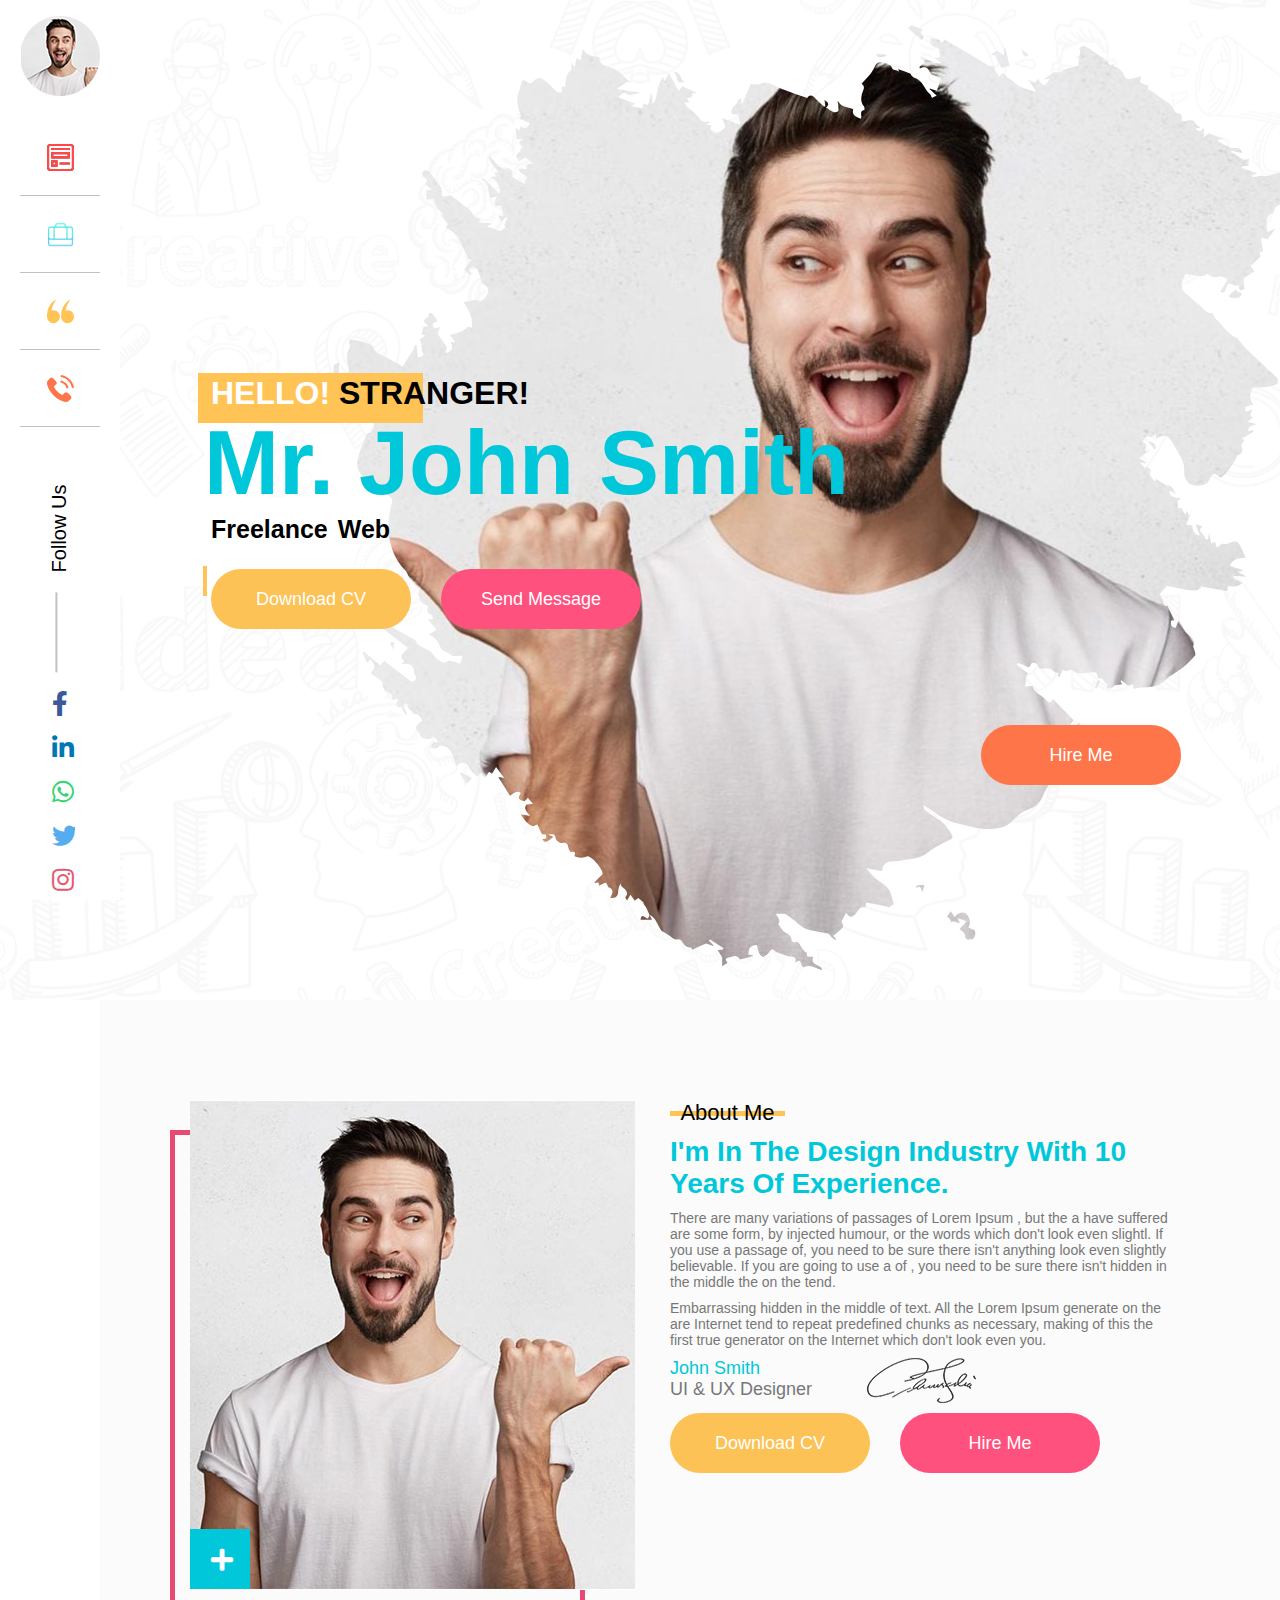
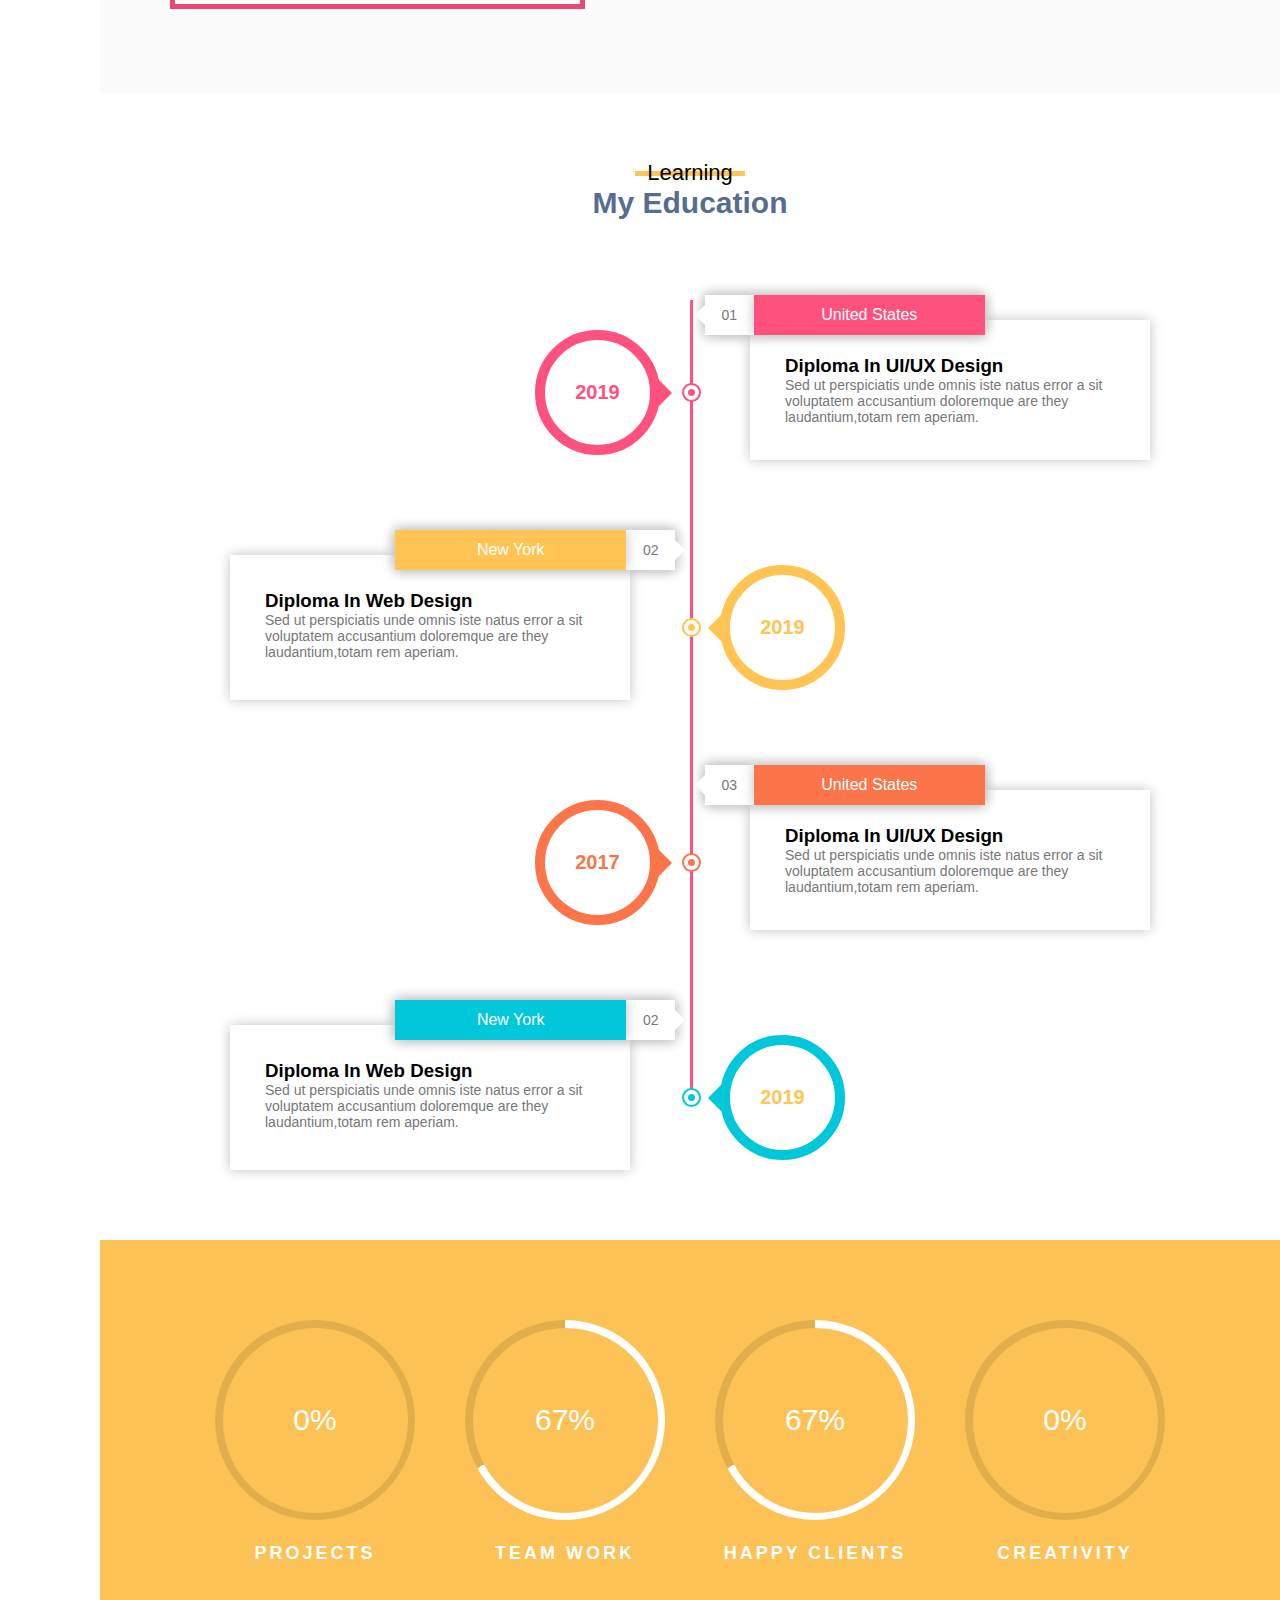
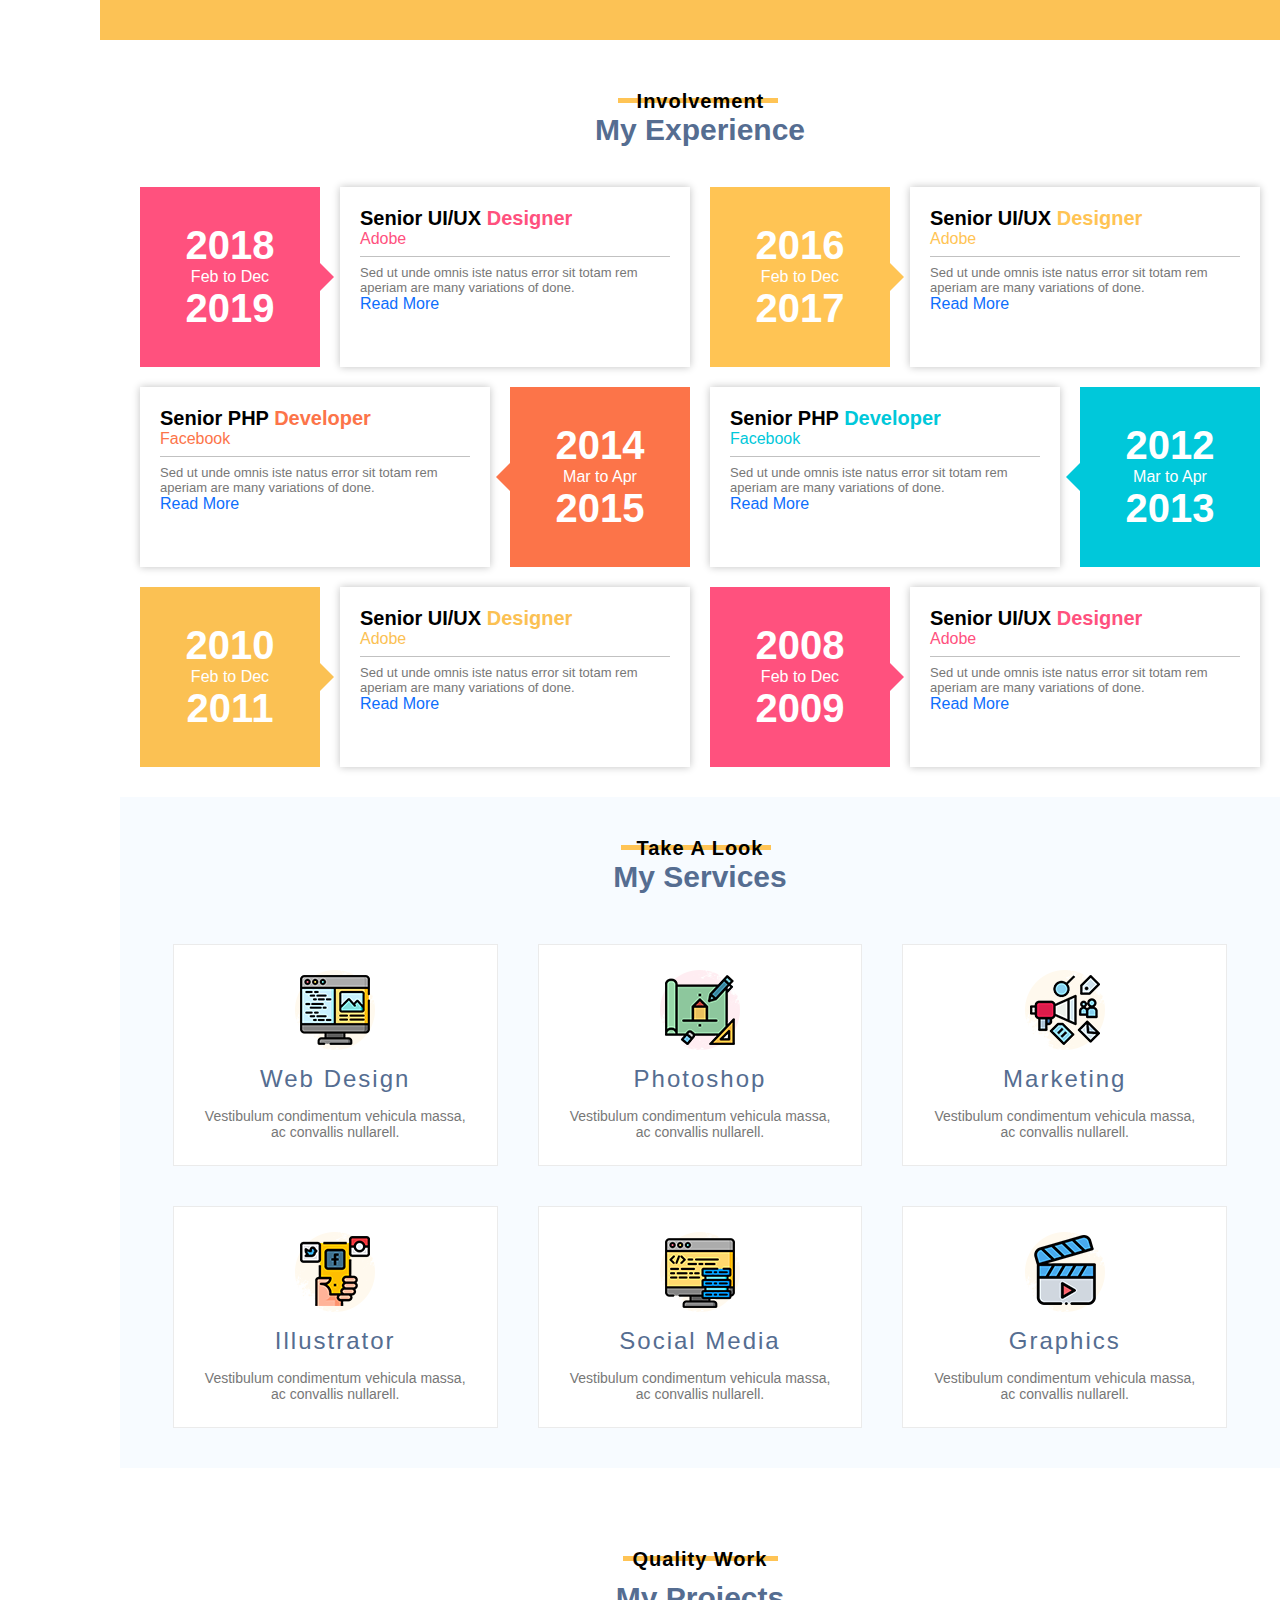
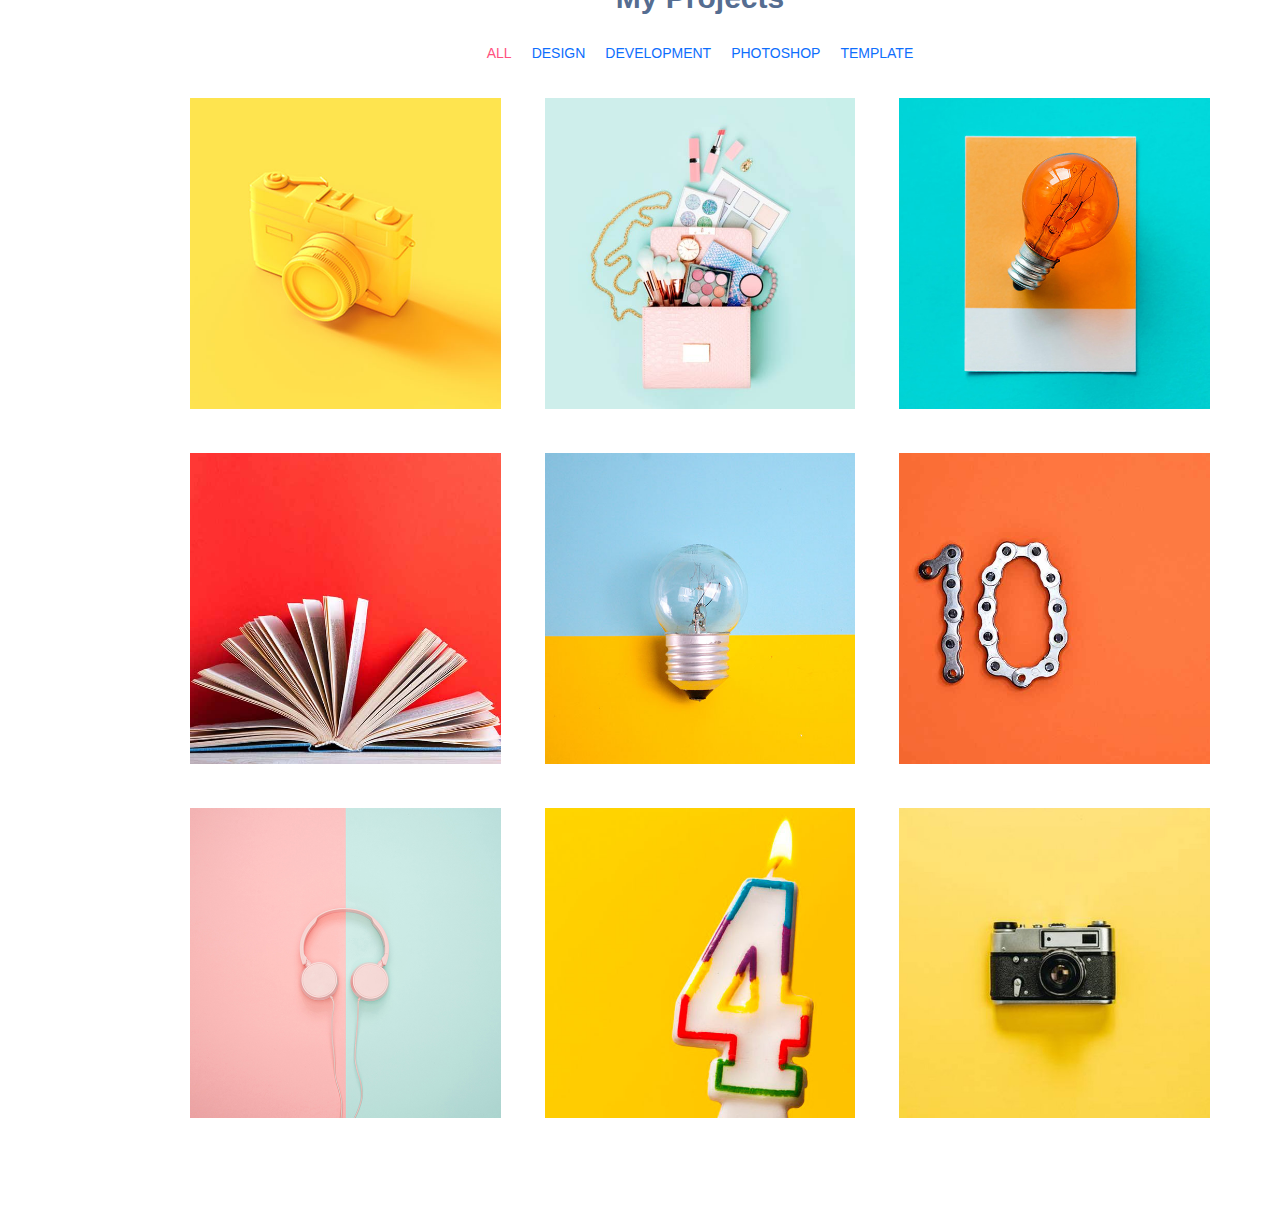
==== commit 79b7e233: "Add files via upload" ====
--- a/index.html
+++ b/index.html
@@ -390,8 +390,8 @@
     <!-- My Experience section -->
 
     <section>
-        <dir>
-            <dir class="experience">
+        <div>
+            <div class="experience">
                 <div class="experience-header">
                     <div>
                         <p>Involvement</p>
@@ -410,10 +410,11 @@
                                 <div class="exp-second">
                                     <h4>Senior UI/UX <span class="text-red">Designer</span></h4>
                                     <span class="text-red">Adobe</span>
-                                    <p class="exp-more">Sed ut unde omnis iste natus error sit totam rem aperiam are many variations of done.
+                                    <p class="exp-more">Sed ut unde omnis iste natus error sit totam rem aperiam are
+                                        many variations of done.
                                     </p>
                                     <p class="exp-less">Extra contant Sed ut perspiciatis unde omnis iste natus.</p>
-                                    <a href="">Read More</a>
+                                    <a class="btn" onclick="show()">Read More</a>
                                 </div>
                             </div>
                             <div class="exp-text">
@@ -425,10 +426,11 @@
                                 <div class="exp-second">
                                     <h4>Senior UI/UX <span class="text-orange">Designer</span></h4>
                                     <span class="text-orange">Adobe</span>
-                                    <p class="exp-more">Sed ut unde omnis iste natus error sit totam rem aperiam are many variations of done.
+                                    <p class="exp-more">Sed ut unde omnis iste natus error sit totam rem aperiam are
+                                        many variations of done.
                                     </p>
                                     <p class="exp-less">Extra contant Sed ut perspiciatis unde omnis iste natus.</p>
-                                    <a href="">Read More</a>
+                                    <a class="btn" onclick="show()">Read More</a>
                                 </div>
                             </div>
                         </div>
@@ -437,10 +439,11 @@
                                 <div class="exp-second">
                                     <h4>Senior PHP <span class="text-alloy-orange">Developer</span></h4>
                                     <span class="text-alloy-orange">Facebook</span>
-                                    <p class="exp-more">Sed ut unde omnis iste natus error sit totam rem aperiam are many variations of done.
+                                    <p class="exp-more">Sed ut unde omnis iste natus error sit totam rem aperiam are
+                                        many variations of done.
                                     </p>
                                     <p class="exp-less">Extra contant Sed ut perspiciatis unde omnis iste natus.</p>
-                                    <a href="">Read More</a>
+                                    <a class="btn" onclick="show()">Read More</a>
                                 </div>
                                 <div class="exp-first bg-alloy-orange">
                                     <h3>2014</h3>
@@ -452,10 +455,11 @@
                                 <div class="exp-second">
                                     <h4>Senior PHP <span class="text-cyan">Developer</span></h4>
                                     <span class="text-cyan">Facebook</span>
-                                    <p class="exp-more">Sed ut unde omnis iste natus error sit totam rem aperiam are many variations of done.
+                                    <p class="exp-more">Sed ut unde omnis iste natus error sit totam rem aperiam are
+                                        many variations of done.
                                     </p>
                                     <p class="exp-less">Extra contant Sed ut perspiciatis unde omnis iste natus.</p>
-                                    <a href="#">Read More</a>
+                                    <a class="btn" onclick="show()">Read More</a>
                                 </div>
                                 <div class="exp-first bg-cyan">
                                     <h3>2012</h3>
@@ -474,10 +478,11 @@
                                 <div class="exp-second">
                                     <h4>Senior UI/UX <span class="text-light-orange">Designer</span></h4>
                                     <span class="text-light-orange">Adobe</span>
-                                    <p class="exp-more">Sed ut unde omnis iste natus error sit totam rem aperiam are many variations of done.
+                                    <p class="exp-more">Sed ut unde omnis iste natus error sit totam rem aperiam are
+                                        many variations of done.
                                     </p>
                                     <p class="exp-less">Extra contant Sed ut perspiciatis unde omnis iste natus.</p>
-                                    <a href="#">Read More</a>
+                                    <a class="btn" onclick="show()">Read More</a>
                                 </div>
                             </div>
                             <div class="exp-text">
@@ -489,17 +494,138 @@
                                 <div class="exp-second">
                                     <h4>Senior UI/UX <span class="text-pink">Designer</span></h4>
                                     <span class="text-pink">Adobe</span>
-                                    <p class="exp-more">Sed ut unde omnis iste natus error sit totam rem aperiam are many variations of done.
+                                    <p class="exp-more">Sed ut unde omnis iste natus error sit totam rem aperiam are
+                                        many variations of done.
                                     </p>
                                     <p class="exp-less">Extra contant Sed ut perspiciatis unde omnis iste natus.</p>
-                                    <a href="#">Read More</a>
-                                </div>
-                            </div>
-                        </div>
-                    </div>
-                </div>
-            </dir>
-        </dir>
+                                    <a class="btn" onclick="show()">Read More</a>
+                                </div>
+                            </div>
+                        </div>
+                    </div>
+                </div>
+            </div>
+        </div>
+    </section>
+
+    <!-- My Services section -->
+
+    <section>
+        <div class="services">
+            <div class="ser-header">
+                <p>Take A Look</p>
+                <h2>My Services</h2>
+            </div>
+            <div class="ser-content">
+                <div>
+                    <img src="image/port_services01.png" alt="">
+                    <p>Web Design</p>
+                    <span>Vestibulum condimentum vehicula massa, ac convallis nullarell.</span>
+                </div>
+                <div>
+                    <img src="image/port_services02.png" alt="">
+                    <p>Photoshop</p>
+                    <span>Vestibulum condimentum vehicula massa, ac convallis nullarell.</span>
+                </div>
+                <div>
+                    <img src="image/port_services03.png" alt="">
+                    <p>Marketing</p>
+                    <span>Vestibulum condimentum vehicula massa, ac convallis nullarell.</span>
+                </div>
+                <div>
+                    <img src="image/port_services04.png" alt="">
+                    <p>Illustrator</p>
+                    <span>Vestibulum condimentum vehicula massa, ac convallis nullarell.</span>
+                </div>
+                <div>
+                    <img src="image/port_services05.png" alt="">
+                    <p>Social Media</p>
+                    <span>Vestibulum condimentum vehicula massa, ac convallis nullarell.</span>
+                </div>
+                <div>
+                    <img src="image/port_services06.png" alt="">
+                    <p>Graphics</p>
+                    <span>Vestibulum condimentum vehicula massa, ac convallis nullarell.</span>
+                </div>
+            </div>
+        </div>
+    </section>
+
+    <!-- My Projects section  -->
+
+    <section>
+        <div class="project">
+            <div class="proj-header">
+                <p>Quality Work</p>
+                <h2>My Projects</h2>
+            </div>
+            <div class="proj-content">
+                <div class="proj-nav">
+                    <div class="items">
+                        <span class="item active" data-name="all">ALL</span>
+                        <span class="item" data-name="design">DESIGN</span>
+                        <span class="item" data-name="development">DEVELOPMENT</span>
+                        <span class="item" data-name="photoshop">PHOTOSHOP</span>
+                        <span class="item" data-name="template">TEMPLATE</span>
+                    </div>
+                </div>
+                <div class="gallery">
+                    <div class="image" data-name="template"><span><img class="img" src="image/cv-product01.jpg" alt=""></span>
+                        <div class="overlay">
+                            <h6>Moc Design</h6><p>Design</p>
+                        </div>
+                    </div>
+                    <div class="image" data-name="design"><span><img class="img" src="image/cv-product02.jpg" alt=""></span>
+                        <div class="overlay">
+                            <h6>Moc Development</h6><p>Development</p>
+                        </div>
+                    </div>
+                    <div class="image" data-name="design"><span><img class="img" src="image/cv-product03.jpg" alt=""></span>
+                        <div class="overlay">
+                            <h6>Moc Development</h6><p>Development</p>
+                        </div>
+                    </div>
+                    <div class="image" data-name="development"><span><img class="img" src="image/cv-product04.jpg" alt=""></span>
+                        <div class="overlay">
+                            <h6>Moc Photoshop</h6><p>Photoshop</p>
+                        </div>
+                    </div>
+                    <div class="image" data-name="design"><span><img class="img" src="image/cv-product05.jpg" alt=""></span>
+                        <div class="overlay">
+                            <h6>Moc Design</h6><p>Design</p>
+                        </div>
+                    </div>
+                    <div class="image" data-name="development"><span><img class="img" src="image/cv-product06.jpg" alt=""></span>
+                        <div class="overlay">
+                            <h6>Moc Photoshop</h6><p>Photoshop</p>
+                        </div>
+                    </div>
+                    <div class="image" data-name="photoshop"><span><img class="img" src="image/cv-product07.jpg" alt=""></span>
+                        <div class="overlay">
+                            <h6>Moc Development</h6><p>Development</p>
+                        </div>
+                    </div>
+                    <div class="image" data-name="template"><span><img class="img" src="image/cv-product08.jpg" alt=""></span>
+                        <div class="overlay">
+                            <h6>Moc Development</h6><p>Development</p>
+                        </div>
+                    </div>
+                    <div class="image" data-name="photoshop"><span><img class="img" src="image/cv-product09.jpg" alt=""></span>
+                        <div class="overlay">
+                            <h6>Moc Design</h6><p>Design</p>
+                        </div>
+                    </div>
+                </div>
+                <div class="preview-box">
+                    <div class="details">
+                        <span class="title">Image Category: <p></p></span>
+                        <span class="icon fas fa-times"></span>
+                    </div>
+                    <div class="image-box"><img src="" alt=""></div>
+                </div>
+                <div class="shadow"></div>
+            </div>
+        </div>
     </section>
 
 
--- a/css/style.css
+++ b/css/style.css
@@ -1619,20 +1619,24 @@
 .experience .experience-header p:hover:before {
     transform: translateX(-200px);
 }
-.experience .experience-header h2{
+
+.experience .experience-header h2 {
     font-size: 30px;
     text-align: center;
     color: #556D91;
 }
+
 /* ********************************************************** */
-.experience-content .exp-info{
+.experience-content .exp-info {
     display: flex;
     flex-direction: column;
     row-gap: 20px;
 }
-.experience-content .exp-info a{
+
+.experience-content .exp-info a {
     color: #0D6EFD;
 }
+
 .experience-content .exp-info .exp {
     display: flex;
     justify-content: center;
@@ -1640,15 +1644,18 @@
     gap: 20px;
     row-gap: 20px;
 }
-.experience-content .exp-info .exp .exp-text{
+
+.experience-content .exp-info .exp .exp-text {
     display: flex;
     gap: 20px;
     transition: all .7s;
 }
-.experience-content .exp-info .exp .exp-text:hover{
+
+.experience-content .exp-info .exp .exp-text:hover {
     transform: translateY(-5px);
 }
-.experience-content .exp-info .exp .exp-text .exp-first{
+
+.experience-content .exp-info .exp .exp-text .exp-first {
     width: 180px;
     height: 180px;
     display: flex;
@@ -1657,6 +1664,7 @@
     justify-content: center;
     color: #fff;
 }
+
 /* .experience-content .exp-info .exp .exp-text:nth-child(1):before{
     content: "";
     width: 0px;
@@ -1665,76 +1673,545 @@
     border-bottom: 10px solid transparent;
     border-right: 10px solid blue;
 } */
-.experience-content .exp-info .exp .exp-text .exp-first h3{
+.experience-content .exp-info .exp .exp-text .exp-first h3 {
     font-size: 40px;
 }
-.experience-content .exp-info .exp .exp-text .exp-second{
+
+.experience-content .exp-info .exp .exp-text .exp-second {
     width: 350px;
     min-height: 180px;
     padding: 20px;
     box-shadow: 0 0 8px #C1C1C1;
-    
-}
-.experience-content .exp-info .exp .exp-text .exp-second h4{
+
+}
+
+.experience-content .exp-info .exp .exp-text .exp-second h4 {
     font-size: 20px;
 }
-.experience-content .exp-info .exp .exp-text .exp-second p{
+
+.experience-content .exp-info .exp .exp-text .exp-second p {
     font-size: 13px;
     position: relative;
     color: #777777;
 }
-.experience-content .exp-info .exp .exp-text .exp-second .exp-more{
-    border-top:1px solid #C1C1C1;
+
+.experience-content .exp-info .exp .exp-text .exp-second .exp-more {
+    border-top: 1px solid #C1C1C1;
     margin-top: 8px;
     padding-top: 8px;
 }
-.experience-content .exp-info .exp .exp-text .exp-second .exp-less{
+
+.experience-content .exp-info .exp .exp-text .exp-second .exp-less {
+    visibility: hidden;
+    opacity: 0;
     display: none;
+    transition: all 0.5s;
+}
+
+.show-me {
+    opacity: 1 !important;
+    visibility: visible !important;
+}
+
+
+/***************************************************************/
+.bg-red {
+    background-color: #FF517E;
+    position: relative;
+}
+
+.bg-red::after {
+    content: "";
+    position: absolute;
+    width: 0px;
+    height: 0px;
+    border-top: 15px solid transparent;
+    border-bottom: 15px solid transparent;
+    border-left: 15px solid #FF517E;
+    right: -14px;
+}
+
+.text-red {
+    color: #FF517E;
+}
+
+.bg-orange {
+    background-color: #FFC454;
+    position: relative;
+}
+
+.bg-orange::after {
+    content: "";
+    position: absolute;
+    width: 0px;
+    height: 0px;
+    border-top: 15px solid transparent;
+    border-bottom: 15px solid transparent;
+    border-left: 15px solid #FFC454;
+    right: -14px;
+}
+
+.text-orange {
+    color: #FFC454;
+}
+
+.bg-alloy-orange {
+    background-color: #FC7449;
+    position: relative;
+}
+
+.bg-alloy-orange::after {
+    content: "";
+    position: absolute;
+    width: 0px;
+    height: 0px;
+    border-top: 15px solid transparent;
+    border-bottom: 15px solid transparent;
+    border-right: 15px solid #FC7449;
+    left: -14px;
+}
+
+.text-alloy-orange {
+    color: #FC7449;
+}
+
+.bg-cyan {
+    background-color: #00C8DA;
+    position: relative;
+}
+
+.bg-cyan::after {
+    content: "";
+    position: absolute;
+    width: 0px;
+    height: 0px;
+    border-top: 15px solid transparent;
+    border-bottom: 15px solid transparent;
+    border-right: 15px solid #00C8DA;
+    left: -14px;
+}
+
+.text-cyan {
+    color: #00C8DA;
+}
+
+.bg-light-orange {
+    background-color: #FBC153;
+    position: relative;
+}
+
+.bg-light-orange::after {
+    content: "";
+    position: absolute;
+    width: 0px;
+    height: 0px;
+    border-top: 15px solid transparent;
+    border-bottom: 15px solid transparent;
+    border-left: 15px solid #FBC153;
+    right: -14px;
+}
+
+.text-light-orange {
+    color: #FBC153;
+}
+
+.bg-pink {
+    background-color: #FF517E;
+    position: relative;
+}
+
+.bg-pink::after {
+    content: "";
+    position: absolute;
+    width: 0px;
+    height: 0px;
+    border-top: 15px solid transparent;
+    border-bottom: 15px solid transparent;
+    border-left: 15px solid #FF517E;
+    right: -14px;
+}
+
+.text-pink {
+    color: #FF517E;
+}
+
+/*  My Services section  */
+
+.services {
+    margin-left: 120px;
+    display: flex;
+    justify-content: center;
+    align-items: center;
+    background-color: #F7FBFF;
+    flex-direction: column;
+    margin-top: 30px;
+    padding: 40px 0;
+}
+
+.services .ser-header p {
+    font-size: 20px;
+    font-weight: 600;
+    letter-spacing: 1px;
+    position: relative;
+    text-align: center;
+    transition: all .7s;
+    overflow: hidden;
+    z-index: 1;
+}
+
+.services .ser-header p:hover {
+    color: #fff;
+}
+
+.services .ser-header p::after {
+    content: "";
+    position: absolute;
+    width: 150px;
+    height: 35px;
+    background-color: #FFC455;
+    z-index: -1;
+    bottom: 0;
+    left: 208px;
+    transition: all .7s;
+}
+
+.services .ser-header p:hover::after {
+    transform: translateX(-200px);
+}
+
+.services .ser-header p::before {
+    content: "";
+    position: absolute;
+    width: 150px;
+    height: 5px;
+    background-color: #FFC455;
+    z-index: -1;
+    bottom: 10px;
+    left: 8px;
+    transition: all .7s;
+}
+
+.services .ser-header p:hover:before {
+    transform: translateX(-200px);
+}
+
+.services .ser-header h2 {
+    font-size: 30px;
+    text-align: center;
+    color: #556D91;
+}
+
+/* ************************************************* */
+
+.ser-content {
+    display: flex;
+    justify-content: center;
+    align-items: center;
+    flex-wrap: wrap;
+    margin-top: 50px;
+    gap: 40px;
+}
+
+.ser-content div {
+    display: flex;
+    justify-content: center;
+    align-items: center;
+    flex-direction: column;
+    flex-wrap: wrap;
+    width: 28%;
+    row-gap: 15px;
+    padding: 25px;
+    background-color: #fff;
+    border: 1px solid #EBEBEB;
+    transition: all .3s;
+}
+
+.ser-content div:hover {
+    box-shadow: 0 0 20px #EBEBEB;
+    border: 1px solid #ebebeb00;
+}
+
+.ser-content div p {
+    font-size: 24px;
+    letter-spacing: 2px;
+    color: #556d91;
+    ;
+}
+
+.ser-content div span {
+    color: #777777;
+    font-size: 14px;
+    text-align: center;
+}
+
+
+/* My Project Section Style*/
+
+
+.project {
+    margin-top: 80px;
+    margin-left: 120px;
+}
+
+.project .proj-header {
+    display: flex;
+    flex-direction: column;
+    align-items: center;
+    gap: 10px;
+}
+
+.project .proj-header p {
+    padding: 0 10px;
+    font-size: 20px;
+    font-weight: 600;
+    letter-spacing: 1px;
+    position: relative;
+    text-align: center;
+    transition: all .7s;
+    overflow: hidden;
+    z-index: 1;
+}
+
+.project .proj-header p:hover {
+    color: #fff;
+}
+
+.project .proj-header p::after {
+    content: "";
+    position: absolute;
+    width: 160px;
+    height: 35px;
+    background-color: #FFC455;
+    z-index: -1;
+    bottom: 0;
+    left: 208px;
+    transition: all .7s;
+}
+
+.project .proj-header p:hover::after {
+    transform: translateX(-213px);
+}
+
+.project .proj-header p::before {
+    content: "";
+    position: absolute;
+    width: 160px;
+    height: 5px;
+    background-color: #FFC455;
+    z-index: -1;
+    bottom: 10px;
+    left: -3px;
+    transition: all .7s;
+}
+
+.project .proj-header p:hover::before {
+    transform: translateX(-213px);
+}
+
+.project .proj-header h2 {
+    font-size: 30px;
+    text-align: center;
+    color: #556D91;
+}
+
+.project .proj-content .proj-nav {
+    margin: 30px 0;
+}
+
+.project .proj-content .proj-nav .items {
+    display: flex;
+    justify-content: center;
+    gap: 20px;
+}
+
+.project .proj-content .proj-nav .items span{
+    color: #0D6EFD;
+    font-size: 14px;
+    cursor: pointer;
+}
+
+.project .proj-content .proj-nav .items span.active,
+.project .proj-content .proj-nav .items span:hover {
+    color: #ff517e;
+}
+
+.project .proj-content .gallery {
+    display: flex;
+    flex-wrap: wrap;
+    justify-content: center;
+    gap: 30px;
+}
+
+/* *********************************************************** */
+.gallery {
+    display: flex;
+    flex-wrap: wrap;
+    margin-top: 30px;
+}
+
+.gallery .image {
+    width: 28%;
+    padding: 7px;
+    position: relative;
+    transition: all 0.7s;
+    cursor: pointer;
+}
+
+.gallery .image:hover::after{
+    content: "";
+    width: 96%;
+    height: 96%;
+    left: 7px;
+    top: 7px;
+    position: absolute;
+    background-color: rgba(0, 0, 0, 0.5);
+    z-index: 1;
+}
+
+.gallery .image span {
+    display: flex;
+    width: 100%;
+    overflow: hidden;
+    position: relative;
+}
+
+.gallery .image img {
+    width: 100%;
+    vertical-align: middle;
+    transition: all 0.7s ease;
+    position: relative;
+}
+
+.gallery .image:hover img {
+    transform: scale(1.3);
+}
+
+.gallery .image .hide {
+    display: none !important;
+}
+
+.gallery .image .show {
+    animation: animate 0.4s ease;
+}
+
+.overlay {
+    display: flex;
+    flex-direction: column;
+    justify-content: end;
+    position: absolute;
     opacity: 0;
-    visibility: hidden;
-}
-.experience-content .exp-info .exp .exp-text .exp-second .exp-less a:focus{
-    display: block;
+    width: 96% !important;
+    height: 96% !important;
+    left: 7px;
+    top: 7px; 
+    z-index: 2;
+    transition: all 0.3s ease;
+}
+
+.overlay:hover{
+    color: #fff;
     opacity: 1;
-    visibility: hidden;
-}
-.bg-red{
-    background-color: #FF517E;
-}
-.text-red{
-    color: #FF517E;
-}
-.bg-orange{
-    background-color: #FFC454;
-}
-.text-orange{
-    color: #FFC454;
-}
-.bg-alloy-orange{
-    background-color: #FC7449;
-}
-.text-alloy-orange{
-    color: #FC7449;
-}
-.bg-cyan{
-    background-color: #00C8DA;
-}
-.text-cyan{
-    color: #00C8DA;
-}
-.bg-light-orange{
-    background-color: #FBC153;
-}
-.text-light-orange{
-    color: #FBC153;
-}
-.bg-pink{
-    background-color: #FF517E;
-}
-.text-pink{
-    color: #FF517E;
-}
+}
+
+.overlay h6 {
+    width: 220px;
+    font-size: 19px;
+    font-weight: 600;
+    letter-spacing: 2px;
+    margin-left: 25px;
+}
+
+.overlay p {
+    width: 200px;
+    font-size: 14px;
+    margin-left: 25px;
+    margin-bottom: 25px;
+}
+
+.preview-box {
+    position: fixed;
+    top: 50%;
+    left: 50%;
+    transform: translate(-50%, -50%) scale(0.9);
+    background: #fff;
+    max-width: 600px;
+    width: 100%;
+    z-index: 5;
+    opacity: 0;
+    pointer-events: none;
+    border-radius: 3px;
+    padding: 0 5px 5px 5px;
+    box-shadow: 0px 0px 15px rgba(0, 0, 0, 0.2);
+}
+
+.preview-box.show {
+    opacity: 1;
+    pointer-events: auto;
+    transform: translate(-50%, -50%) scale(1);
+    transition: all 0.3s ease;
+}
+
+.preview-box .details {
+    padding: 13px 15px 13px 10px;
+    display: flex;
+    align-items: center;
+    justify-content: space-between;
+}
+
+.details .title {
+    display: flex;
+    font-size: 18px;
+    font-weight: 400;
+}
+
+.details .title p {
+    font-weight: 500;
+    margin-left: 5px;
+}
+
+.details .icon {
+    color: #007bff;
+    font-style: 22px;
+    cursor: pointer;
+}
+
+.preview-box .image-box {
+    width: 100%;
+    display: flex;
+}
+
+.image-box img {
+    width: 100%;
+    border-radius: 0 0 3px 3px;
+}
+
+.shadow {
+    position: fixed;
+    left: 0;
+    top: 0;
+    height: 100%;
+    width: 100%;
+    z-index: 2;
+    display: none;
+    background: rgba(0, 0, 0, 0.4);
+}
+
+.shadow.show {
+    display: block !important;
+}
+
 /*  Animation  */
+
+
+@keyframes animate {
+    0% {
+        transform: scale(0.5);
+    }
+
+    100% {
+        transform: scale(1);
+    }
+}
 
 @keyframes lift {
     0% {
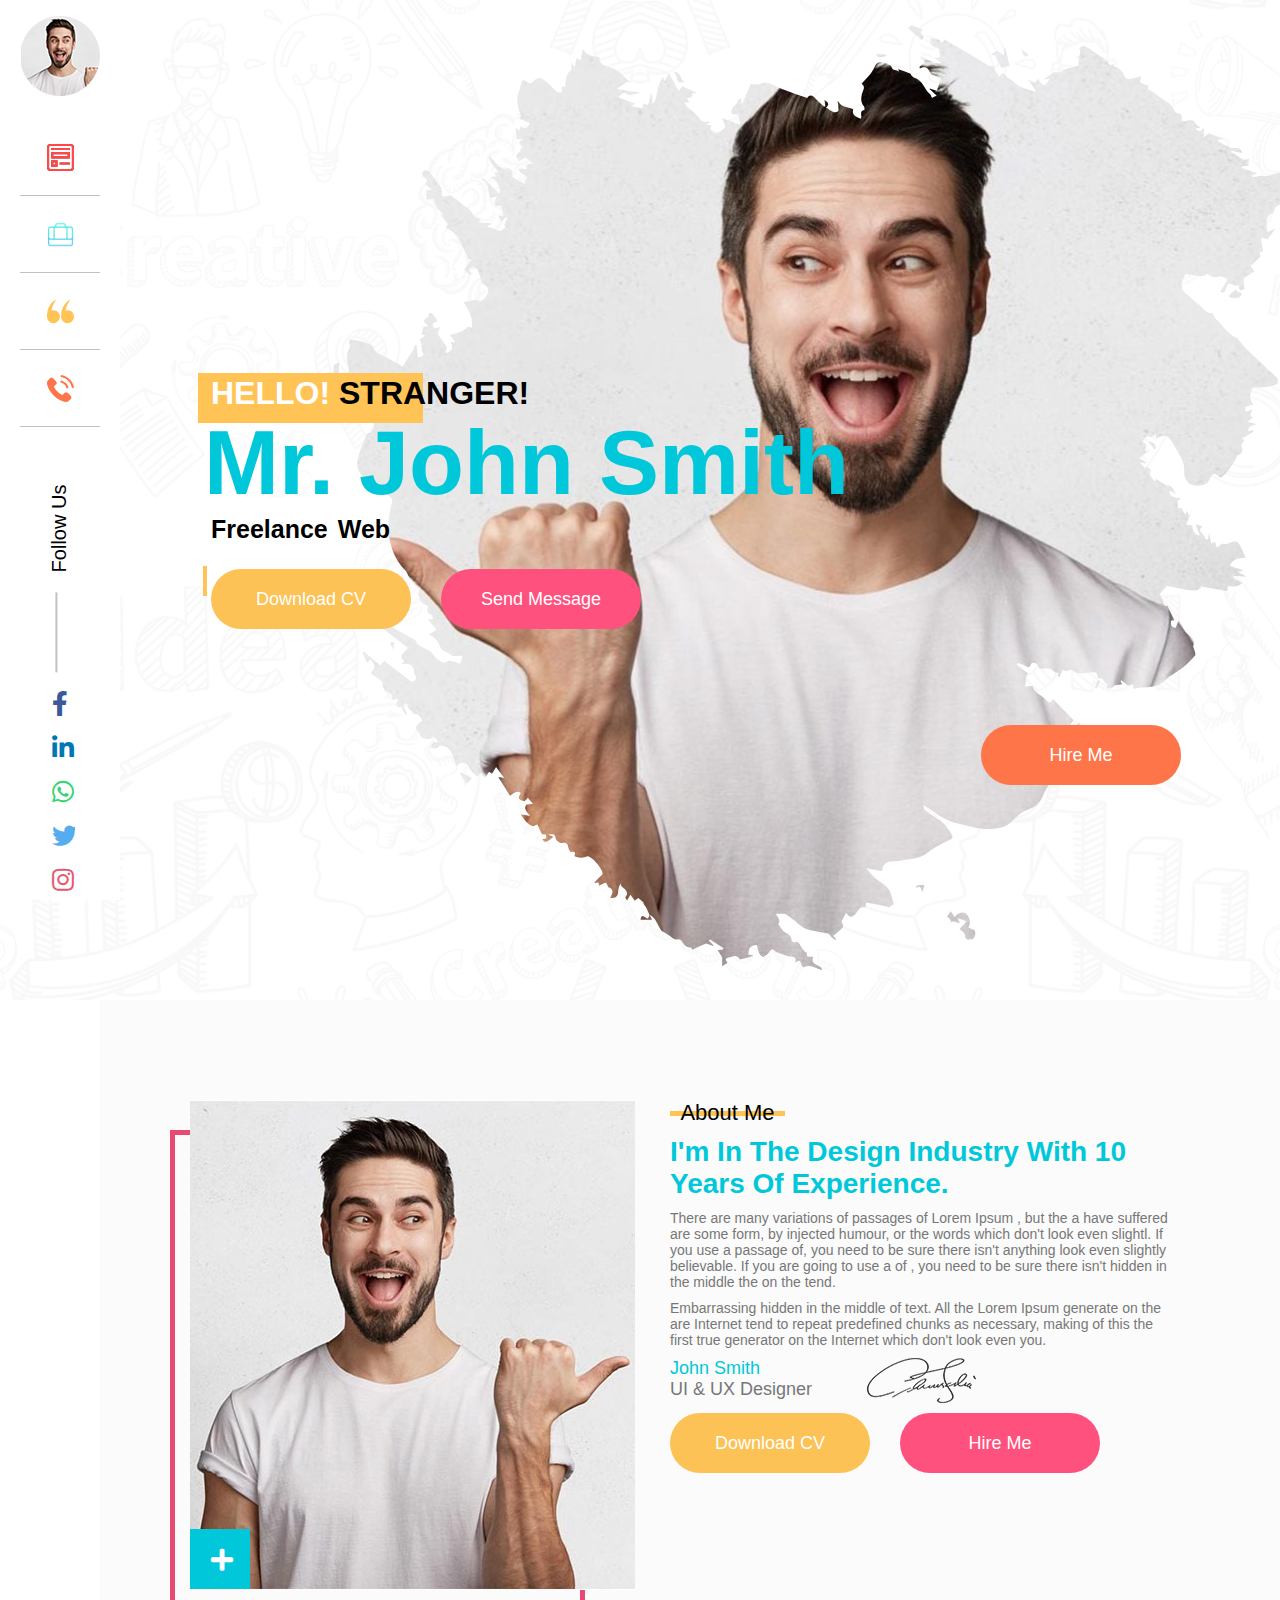
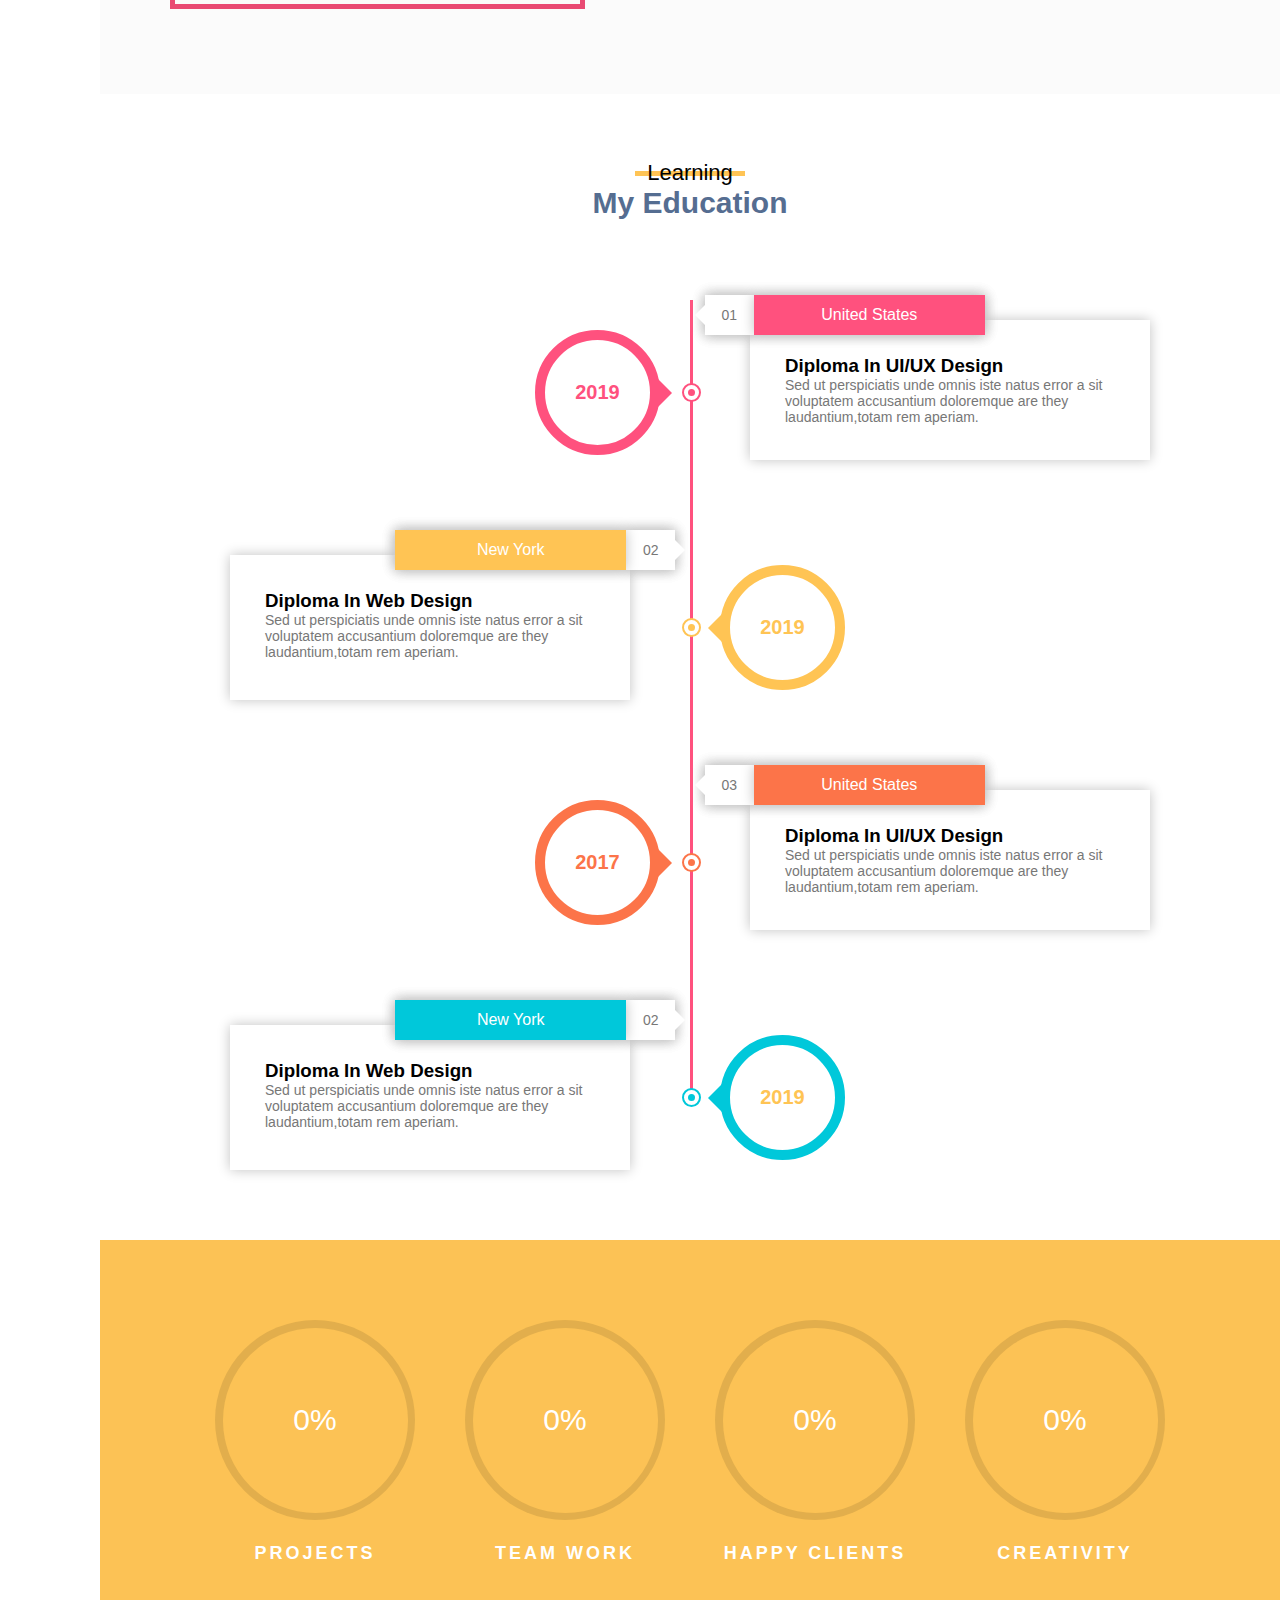
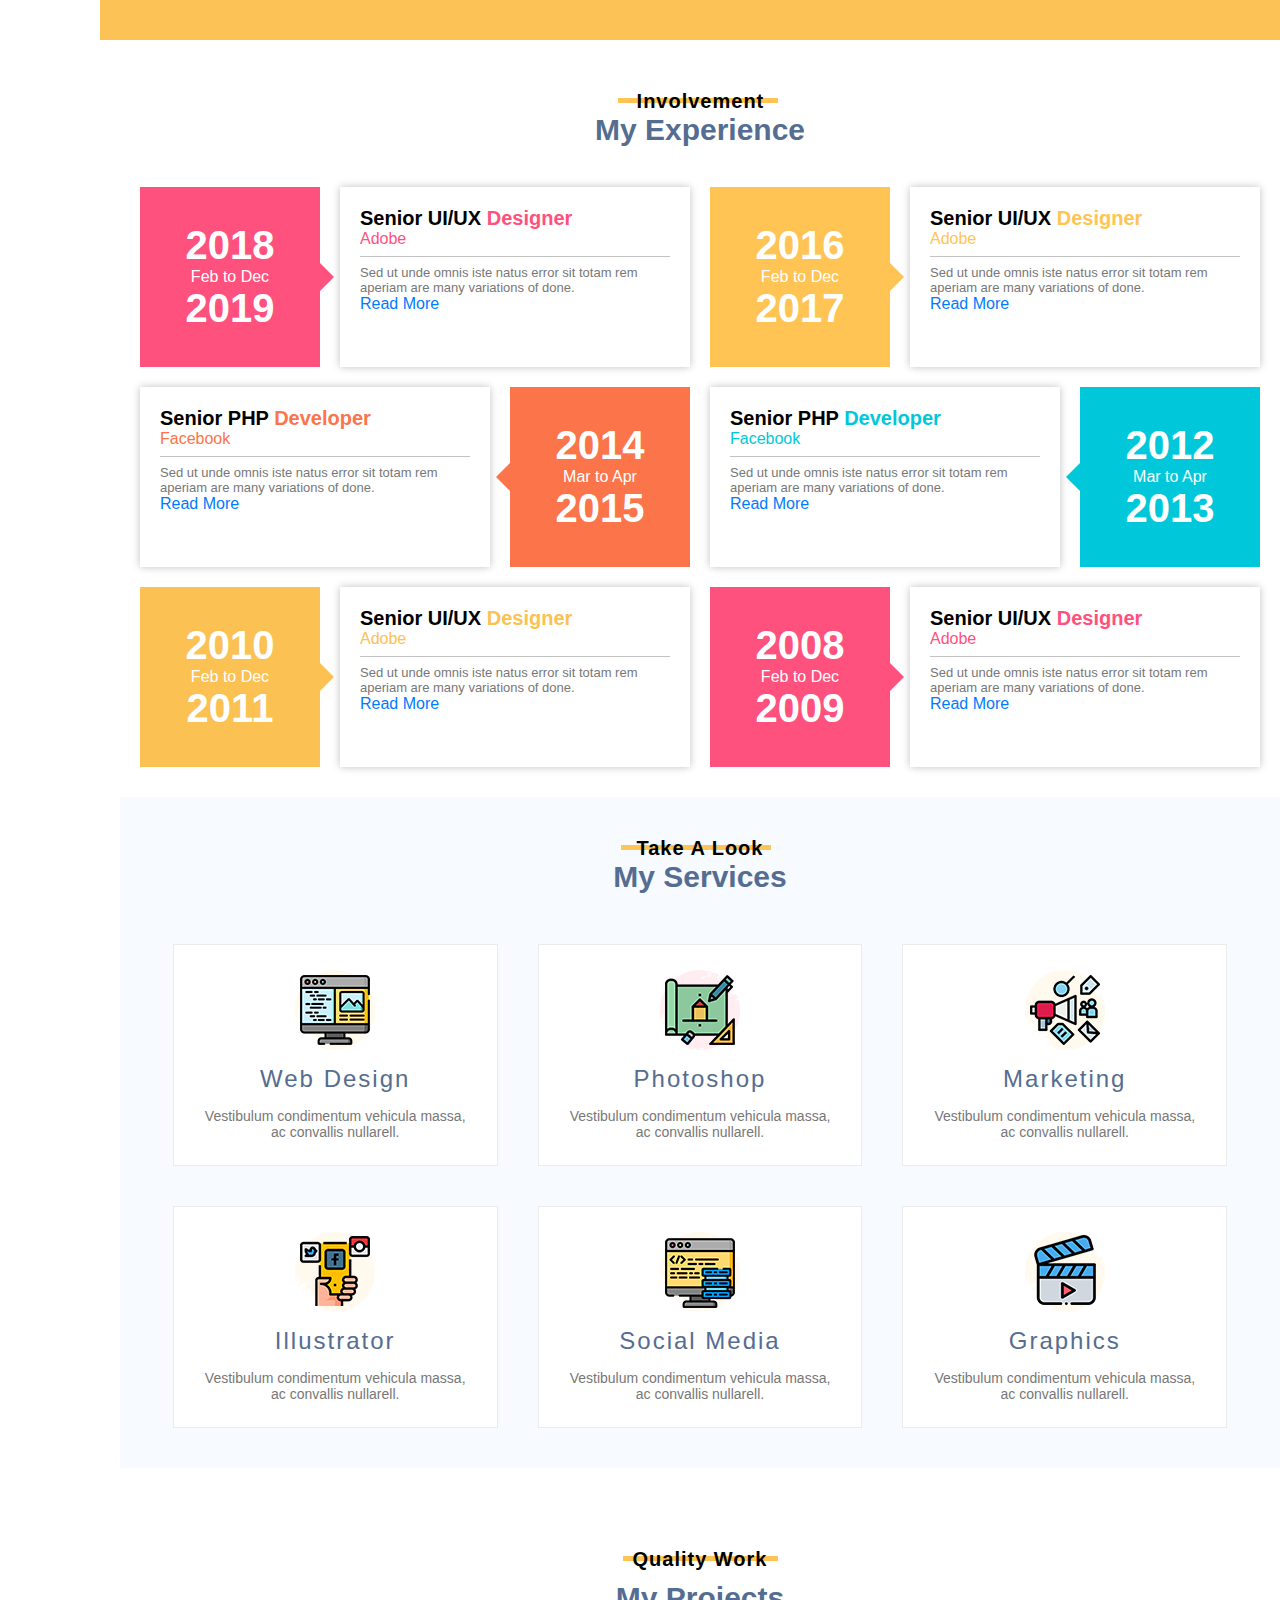
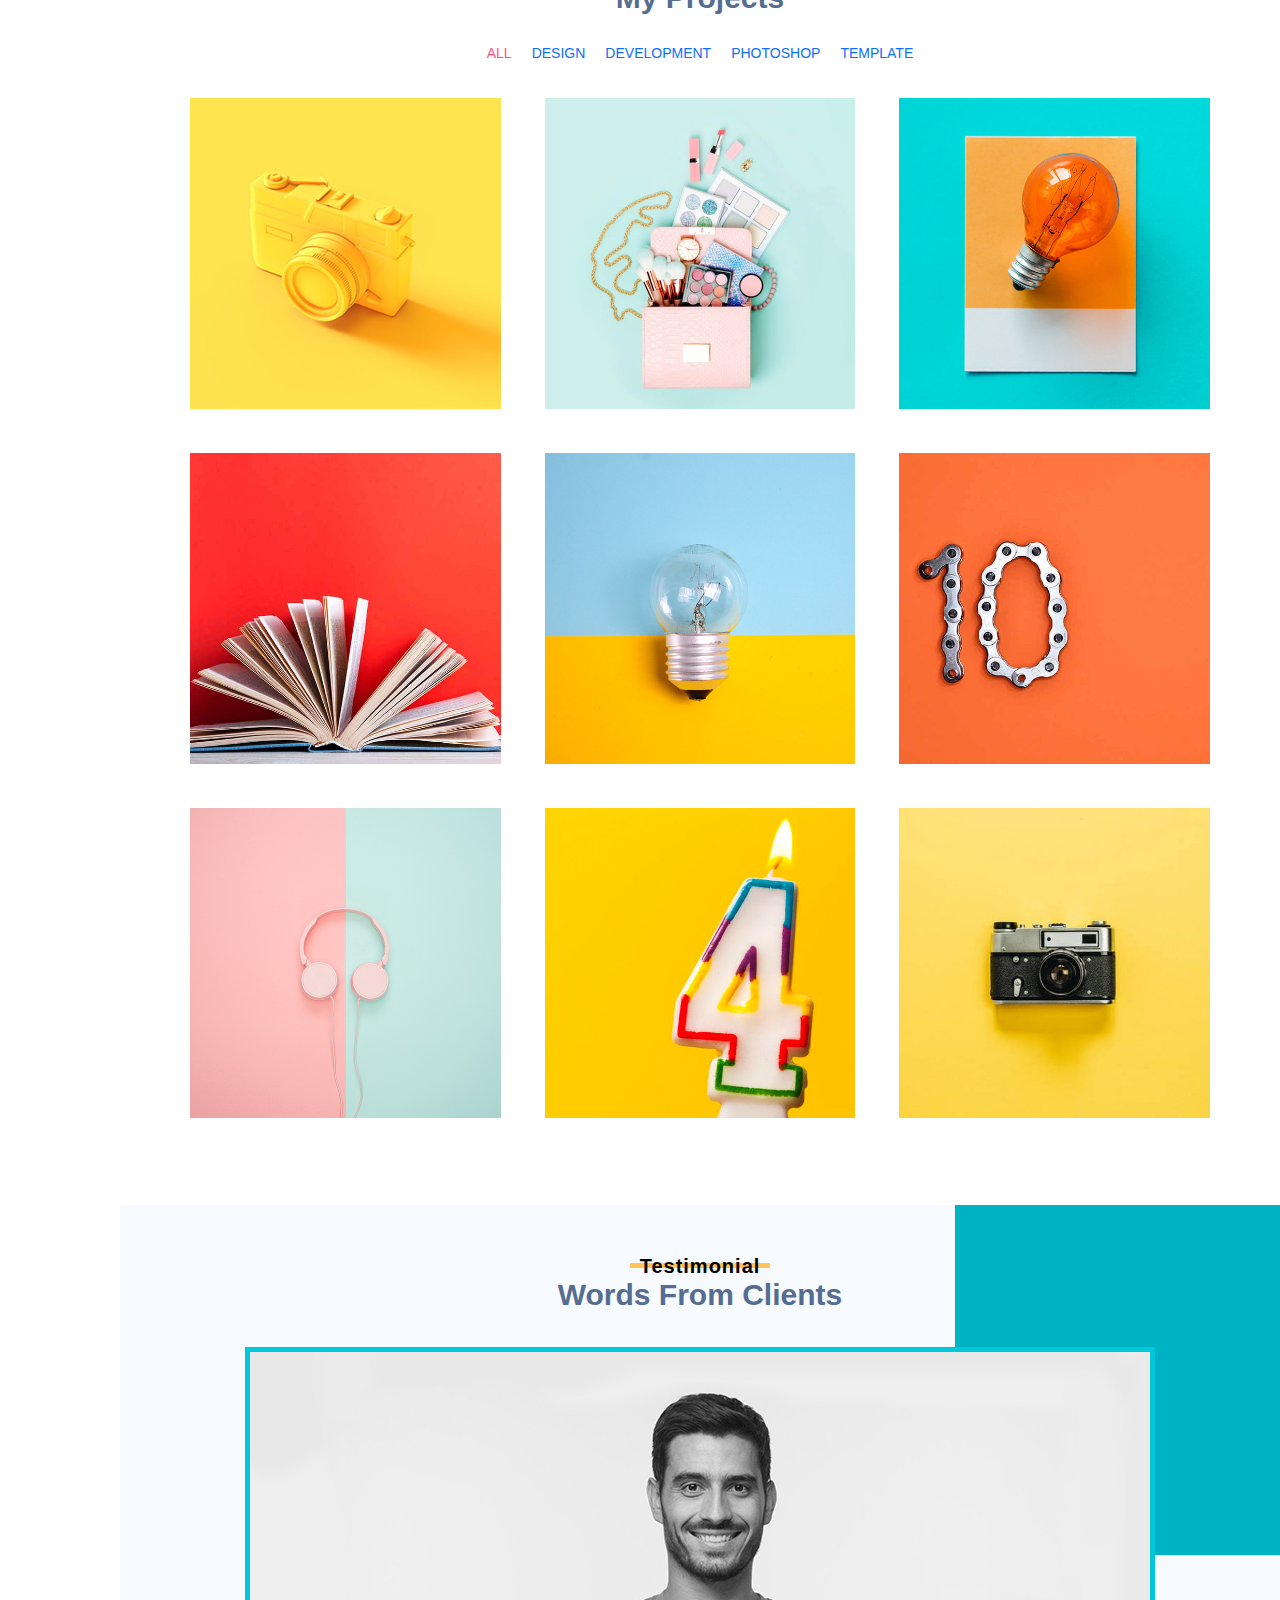
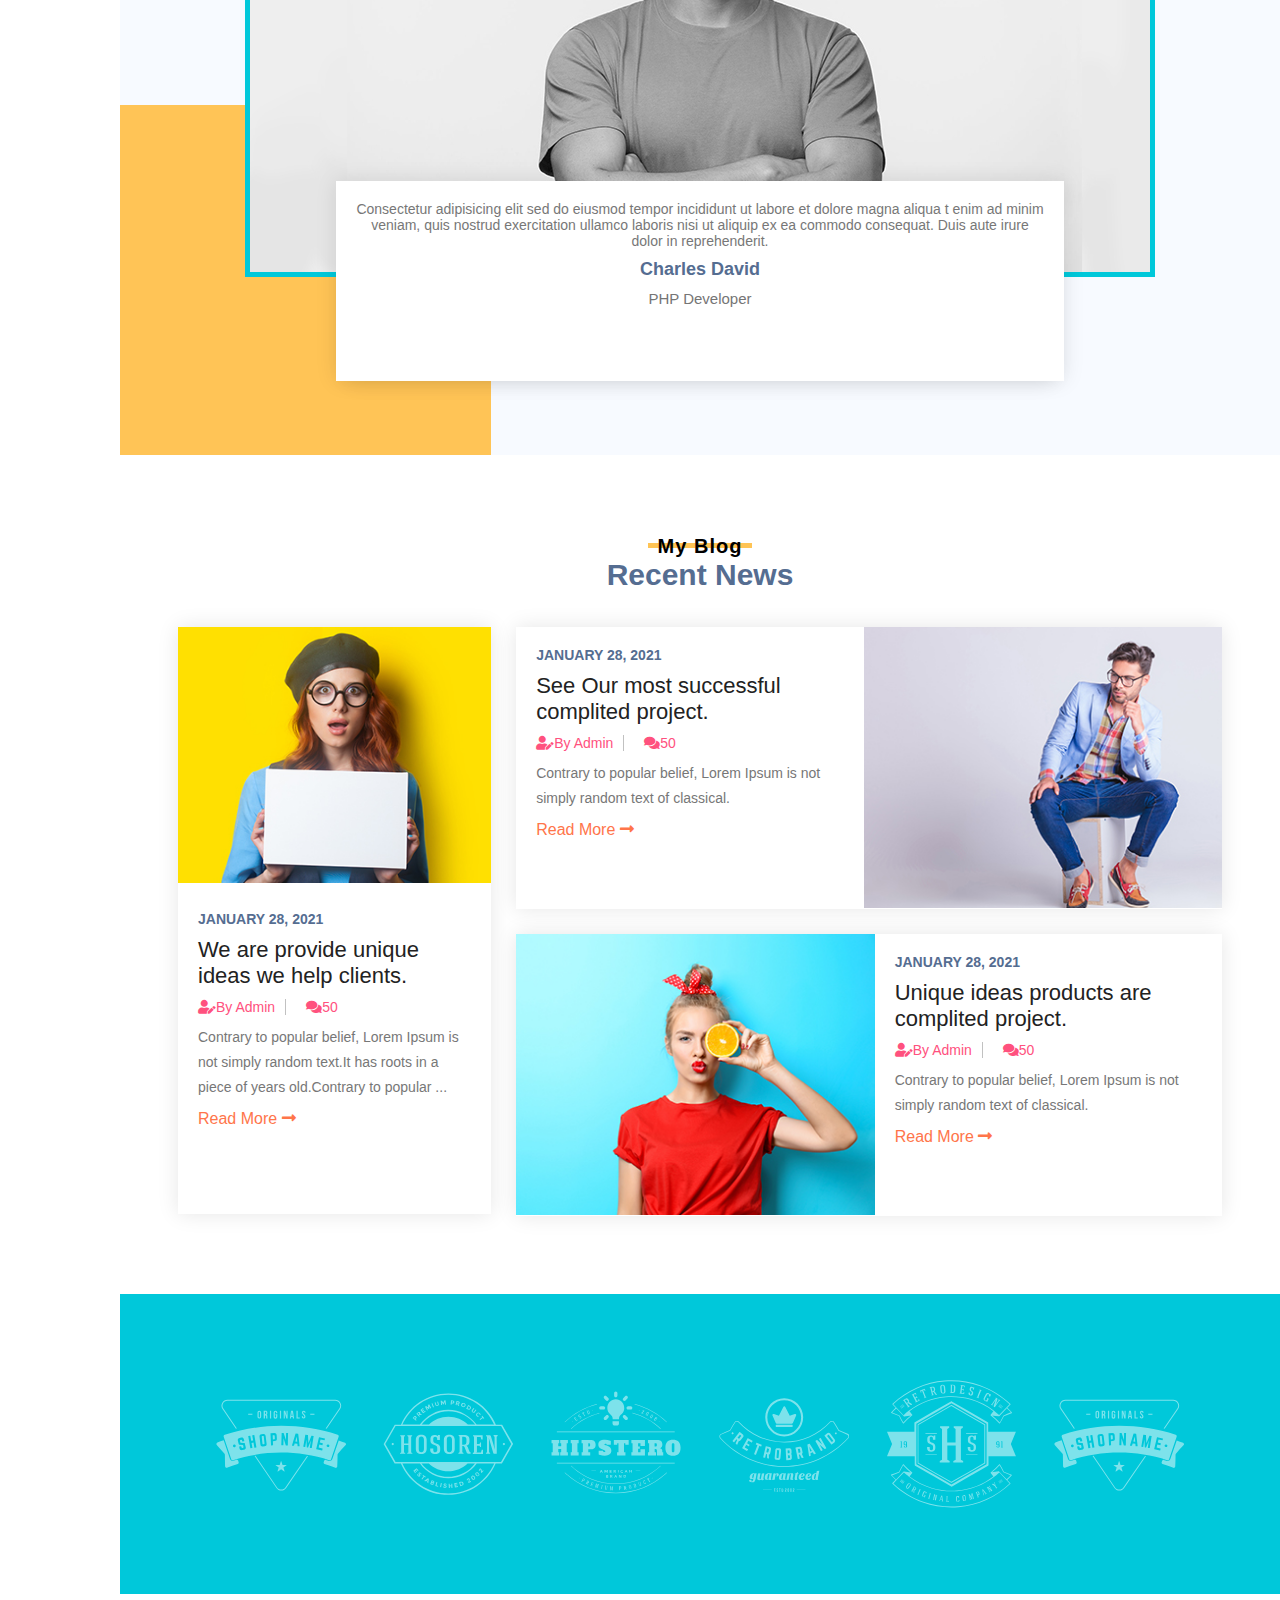
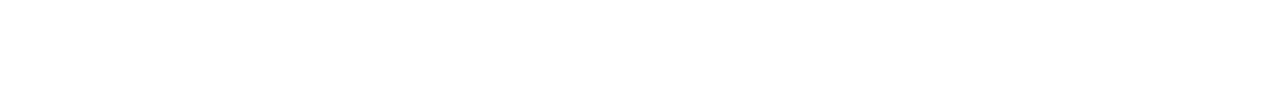
==== commit 87c19c9f: "Add files via upload" ====
--- a/index.html
+++ b/index.html
@@ -13,7 +13,7 @@
 <body>
 
 
-    <!--! loading logo  -->
+    <!-- loading logo  -->
 
     <div class="preload-logo" id="page">
         <div class="start" id="loading">
@@ -414,7 +414,7 @@
                                         many variations of done.
                                     </p>
                                     <p class="exp-less">Extra contant Sed ut perspiciatis unde omnis iste natus.</p>
-                                    <a class="btn" onclick="show()">Read More</a>
+                                    <p class="read-more">Read More</p>
                                 </div>
                             </div>
                             <div class="exp-text">
@@ -430,7 +430,7 @@
                                         many variations of done.
                                     </p>
                                     <p class="exp-less">Extra contant Sed ut perspiciatis unde omnis iste natus.</p>
-                                    <a class="btn" onclick="show()">Read More</a>
+                                    <p class="read-more">Read More</p>
                                 </div>
                             </div>
                         </div>
@@ -443,7 +443,7 @@
                                         many variations of done.
                                     </p>
                                     <p class="exp-less">Extra contant Sed ut perspiciatis unde omnis iste natus.</p>
-                                    <a class="btn" onclick="show()">Read More</a>
+                                    <p class="read-more">Read More</p>
                                 </div>
                                 <div class="exp-first bg-alloy-orange">
                                     <h3>2014</h3>
@@ -459,7 +459,7 @@
                                         many variations of done.
                                     </p>
                                     <p class="exp-less">Extra contant Sed ut perspiciatis unde omnis iste natus.</p>
-                                    <a class="btn" onclick="show()">Read More</a>
+                                    <p class="read-more">Read More</p>
                                 </div>
                                 <div class="exp-first bg-cyan">
                                     <h3>2012</h3>
@@ -482,7 +482,7 @@
                                         many variations of done.
                                     </p>
                                     <p class="exp-less">Extra contant Sed ut perspiciatis unde omnis iste natus.</p>
-                                    <a class="btn" onclick="show()">Read More</a>
+                                    <p class="read-more">Read More</p>
                                 </div>
                             </div>
                             <div class="exp-text">
@@ -498,7 +498,7 @@
                                         many variations of done.
                                     </p>
                                     <p class="exp-less">Extra contant Sed ut perspiciatis unde omnis iste natus.</p>
-                                    <a class="btn" onclick="show()">Read More</a>
+                                    <p class="read-more">Read More</p>
                                 </div>
                             </div>
                         </div>
@@ -570,49 +570,67 @@
                     </div>
                 </div>
                 <div class="gallery">
-                    <div class="image" data-name="template"><span><img class="img" src="image/cv-product01.jpg" alt=""></span>
-                        <div class="overlay">
-                            <h6>Moc Design</h6><p>Design</p>
-                        </div>
-                    </div>
-                    <div class="image" data-name="design"><span><img class="img" src="image/cv-product02.jpg" alt=""></span>
-                        <div class="overlay">
-                            <h6>Moc Development</h6><p>Development</p>
-                        </div>
-                    </div>
-                    <div class="image" data-name="design"><span><img class="img" src="image/cv-product03.jpg" alt=""></span>
-                        <div class="overlay">
-                            <h6>Moc Development</h6><p>Development</p>
-                        </div>
-                    </div>
-                    <div class="image" data-name="development"><span><img class="img" src="image/cv-product04.jpg" alt=""></span>
-                        <div class="overlay">
-                            <h6>Moc Photoshop</h6><p>Photoshop</p>
-                        </div>
-                    </div>
-                    <div class="image" data-name="design"><span><img class="img" src="image/cv-product05.jpg" alt=""></span>
-                        <div class="overlay">
-                            <h6>Moc Design</h6><p>Design</p>
-                        </div>
-                    </div>
-                    <div class="image" data-name="development"><span><img class="img" src="image/cv-product06.jpg" alt=""></span>
-                        <div class="overlay">
-                            <h6>Moc Photoshop</h6><p>Photoshop</p>
-                        </div>
-                    </div>
-                    <div class="image" data-name="photoshop"><span><img class="img" src="image/cv-product07.jpg" alt=""></span>
-                        <div class="overlay">
-                            <h6>Moc Development</h6><p>Development</p>
-                        </div>
-                    </div>
-                    <div class="image" data-name="template"><span><img class="img" src="image/cv-product08.jpg" alt=""></span>
-                        <div class="overlay">
-                            <h6>Moc Development</h6><p>Development</p>
-                        </div>
-                    </div>
-                    <div class="image" data-name="photoshop"><span><img class="img" src="image/cv-product09.jpg" alt=""></span>
-                        <div class="overlay">
-                            <h6>Moc Design</h6><p>Design</p>
+                    <div class="image" data-name="template"><span><img class="img" src="image/cv-product01.jpg"
+                                alt=""></span>
+                        <div class="overlay">
+                            <h6>Moc Design</h6>
+                            <p>Design</p>
+                        </div>
+                    </div>
+                    <div class="image" data-name="design"><span><img class="img" src="image/cv-product02.jpg"
+                                alt=""></span>
+                        <div class="overlay">
+                            <h6>Moc Development</h6>
+                            <p>Development</p>
+                        </div>
+                    </div>
+                    <div class="image" data-name="design"><span><img class="img" src="image/cv-product03.jpg"
+                                alt=""></span>
+                        <div class="overlay">
+                            <h6>Moc Development</h6>
+                            <p>Development</p>
+                        </div>
+                    </div>
+                    <div class="image" data-name="development"><span><img class="img" src="image/cv-product04.jpg"
+                                alt=""></span>
+                        <div class="overlay">
+                            <h6>Moc Photoshop</h6>
+                            <p>Photoshop</p>
+                        </div>
+                    </div>
+                    <div class="image" data-name="design"><span><img class="img" src="image/cv-product05.jpg"
+                                alt=""></span>
+                        <div class="overlay">
+                            <h6>Moc Design</h6>
+                            <p>Design</p>
+                        </div>
+                    </div>
+                    <div class="image" data-name="development"><span><img class="img" src="image/cv-product06.jpg"
+                                alt=""></span>
+                        <div class="overlay">
+                            <h6>Moc Photoshop</h6>
+                            <p>Photoshop</p>
+                        </div>
+                    </div>
+                    <div class="image" data-name="photoshop"><span><img class="img" src="image/cv-product07.jpg"
+                                alt=""></span>
+                        <div class="overlay">
+                            <h6>Moc Development</h6>
+                            <p>Development</p>
+                        </div>
+                    </div>
+                    <div class="image" data-name="template"><span><img class="img" src="image/cv-product08.jpg"
+                                alt=""></span>
+                        <div class="overlay">
+                            <h6>Moc Development</h6>
+                            <p>Development</p>
+                        </div>
+                    </div>
+                    <div class="image" data-name="photoshop"><span><img class="img" src="image/cv-product09.jpg"
+                                alt=""></span>
+                        <div class="overlay">
+                            <h6>Moc Design</h6>
+                            <p>Design</p>
                         </div>
                     </div>
                 </div>
@@ -628,7 +646,132 @@
         </div>
     </section>
 
-
+    <!-- Testimonial section -->
+
+    <section>
+        <div class="video">
+            <div>
+                <div class="testimonial-header">
+                    <p>Testimonial</p>
+                    <h2>Words From Clients</h2>
+                </div>
+            </div>
+            <div class="slyder">
+                <div class="first-slyde">
+                    <div>
+                        <img src="./image/port_testimonial01.jpg" alt="">
+                    </div>
+                    <div class="slyd-info">
+                        <p>Consectetur adipisicing elit sed do eiusmod tempor incididunt ut
+                            labore et dolore magna aliqua t enim ad minim veniam, quis
+                            nostrud exercitation ullamco laboris nisi ut aliquip ex ea
+                            commodo consequat. Duis aute irure dolor in reprehenderit.</p>
+                        <h3>Carolyn Bernadette</h3>
+                        <h4>UI Designer</h4>
+                    </div>
+                </div>
+                <div class="second-slyde">
+                    <div>
+                        <img src="./image/port_testimonial02.jpg" alt="">
+                    </div>
+                    <div class="slyd-info">
+                        <p>Consectetur adipisicing elit sed do eiusmod tempor incididunt ut
+                            labore et dolore magna aliqua t enim ad minim veniam, quis
+                            nostrud exercitation ullamco laboris nisi ut aliquip ex ea
+                            commodo consequat. Duis aute irure dolor in reprehenderit.</p>
+                        <h3>Charles David</h3>
+                        <h4>PHP Developer</h4>
+                    </div>
+                </div>
+            </div>
+        </div>
+    </section>
+
+    <!-- My Blog section -->
+
+    <section>
+        <div class="blog">
+            <div class="blog-header">
+                <p>My Blog</p>
+                <h2>Recent News</h2>
+            </div>
+            <div class="blog-content">
+                <div class="blog-left">
+                    <div class="blog-img-l">
+                        <img src="./image/port-blog1.jpg" alt="">
+                    </div>
+                    <div class="left-text">
+                        <span class="date">JANUARY 28, 2021</span>
+                        <h4 class="blog-head">We are provide unique ideas we help clients.</h4>
+                        <div>
+                            <ul class="blog-info">
+                                <li><i class="fas fa-user-edit"></i>By Admin</li>
+                                <li><i class="fas fa-comments"></i>50</li>
+                            </ul>
+                        </div>
+                        <p class="blog-p">Contrary to popular belief, Lorem Ipsum is not simply random text.It has roots
+                            in
+                            a piece of years old.Contrary to popular ...</p>
+                        <a class="blog-readmore" href="">Read More <i class="fas fa-long-arrow-alt-right"></i></a>
+                    </div>
+                </div>
+                <div class="blog-right">
+                    <div class="blog-right-top">
+                        <div class="top-text">
+                            <span class="date">JANUARY 28, 2021</span>
+                            <h4 class="blog-head">See Our most successful complited project.</h4>
+                            <div>
+                                <ul class="blog-info">
+                                    <li><i class="fas fa-user-edit"></i>By Admin</li>
+                                    <li><i class="fas fa-comments"></i>50</li>
+                                </ul>
+                            </div>
+                            <p class="blog-p">Contrary to popular belief, Lorem Ipsum is not simply random text of
+                                classical.</p>
+                            <a class="blog-readmore" href="">Read More <i class="fas fa-long-arrow-alt-right"></i></a>
+                        </div>
+                        <div class="blog-img">
+                            <img src="./image/port-blog2.jpg" alt="">
+                        </div>
+                    </div>
+                    <div class="blog-right-bottom">
+                        <div class="blog-img">
+                            <img src="./image/port-blog3.jpg" alt="">
+                        </div>
+                        <div class="bottom-text">
+                            <span class="date">JANUARY 28, 2021</span>
+                            <h4 class="blog-head">Unique ideas products are complited project.</h4>
+                            <div>
+                                <ul class="blog-info">
+                                    <li><i class="fas fa-user-edit"></i>By Admin</li>
+                                    <li><i class="fas fa-comments"></i>50</li>
+                                </ul>
+                            </div>
+                            <p class="blog-p">Contrary to popular belief, Lorem Ipsum is not simply random text of
+                                classical.</p>
+                            <a class="blog-readmore" href="">Read More <i class="fas fa-long-arrow-alt-right"></i></a>
+                        </div>
+                    </div>
+                </div>
+            </div>
+        </div>
+    </section>
+
+    <!-- Logos carousel section -->
+
+    <section>
+        <div>
+            <div class="logos">
+                <div class="logos-slyder">
+                    <img class="logo-single" src="./image/svgexport-10.svg" alt="">
+                    <img class="logo-single" src="./image/svgexport-11.svg" alt="">
+                    <img class="logo-single" src="./image/svgexport-12.svg" alt="">
+                    <img class="logo-single" src="./image/svgexport-13.svg" alt="">
+                    <img class="logo-single" src="./image/svgexport-14.svg" alt="">
+                </div>
+            </div>
+        </div>
+    </section>
     <!-- Footer Section -->
 
 
@@ -642,4 +785,4 @@
 
 </body>
 
-</html>+</html>
--- a/css/style.css
+++ b/css/style.css
@@ -33,19 +33,18 @@
 /*preload logo*/
 
 .preload-logo {
-    width: 100%;
-    height: 100%;
-    vertical-align: middle;
-}
-
-#page {
+    z-index: 6;
+    width: 100% !important;
+    height: 100% !important;
+    position: fixed;
+    background-color: #fff;
+    display: flex;
+    justify-content: center;
+    padding-top: 120px;
+}
+
+.loaded_hiding {
     display: none;
-}
-
-.preload-logo .start {
-    vertical-align: middle;
-    position: absolute;
-    background-position: center center;
 }
 
 /*left panel*/
@@ -1665,14 +1664,6 @@
     color: #fff;
 }
 
-/* .experience-content .exp-info .exp .exp-text:nth-child(1):before{
-    content: "";
-    width: 0px;
-    height: 0px;
-    border-top: 10px solid transparent;
-    border-bottom: 10px solid transparent;
-    border-right: 10px solid blue;
-} */
 .experience-content .exp-info .exp .exp-text .exp-first h3 {
     font-size: 40px;
 }
@@ -1682,7 +1673,6 @@
     min-height: 180px;
     padding: 20px;
     box-shadow: 0 0 8px #C1C1C1;
-
 }
 
 .experience-content .exp-info .exp .exp-text .exp-second h4 {
@@ -1702,15 +1692,21 @@
 }
 
 .experience-content .exp-info .exp .exp-text .exp-second .exp-less {
-    visibility: hidden;
     opacity: 0;
-    display: none;
-    transition: all 0.5s;
-}
-
+    height: 0;
+    transition: all 0.7s;
+}
+.experience-content .exp-info .exp .exp-text .exp-second .read-more{
+    position: relative;
+    z-index: 1;
+    font-size: 16px;
+    color: #007bff;
+    cursor: pointer;
+}
 .show-me {
+    transition: all .7s;
+    height: auto !important;
     opacity: 1 !important;
-    visibility: visible !important;
 }
 
 
@@ -2024,7 +2020,7 @@
     gap: 20px;
 }
 
-.project .proj-content .proj-nav .items span{
+.project .proj-content .proj-nav .items span {
     color: #0D6EFD;
     font-size: 14px;
     cursor: pointer;
@@ -2057,7 +2053,7 @@
     cursor: pointer;
 }
 
-.gallery .image:hover::after{
+.gallery .image:hover::after {
     content: "";
     width: 96%;
     height: 96%;
@@ -2086,11 +2082,11 @@
     transform: scale(1.3);
 }
 
-.gallery .image .hide {
+.gallery>.image.hide {
     display: none !important;
 }
 
-.gallery .image .show {
+.gallery .image.show {
     animation: animate 0.4s ease;
 }
 
@@ -2103,12 +2099,12 @@
     width: 96% !important;
     height: 96% !important;
     left: 7px;
-    top: 7px; 
+    top: 7px;
     z-index: 2;
     transition: all 0.3s ease;
 }
 
-.overlay:hover{
+.overlay:hover {
     color: #fff;
     opacity: 1;
 }
@@ -2200,6 +2196,372 @@
     display: block !important;
 }
 
+/* Style for Testimonial  section  */
+
+.video {
+    margin-top: 80px;
+    margin-left: 120px;
+    padding-top: 50px;
+    background-color: #f7faff;
+    position: relative;
+    height: 850px;
+}
+
+.video::after {
+    content: "";
+    position: absolute;
+    width: 32%;
+    height: 350px;
+    background-color: #FFC456;
+    left: 0;
+    bottom: 0;
+}
+
+.video::before {
+    content: "";
+    position: absolute;
+    width: 28%;
+    height: 350px;
+    background-color: #00b3c4;
+    right: 0;
+    top: 0;
+}
+
+.testimonial-header {
+    display: flex;
+    flex-direction: column;
+    align-items: center;
+}
+
+.testimonial-header p {
+    padding: 0 10px;
+    font-size: 20px;
+    font-weight: 600;
+    letter-spacing: 1px;
+    position: relative;
+    text-align: center;
+    transition: all .7s;
+    overflow: hidden;
+    z-index: 1;
+}
+
+.testimonial-header p:hover {
+    color: #fff;
+}
+
+.testimonial-header p::after {
+    content: "";
+    position: absolute;
+    width: 150px;
+    height: 35px;
+    background-color: #FFC455;
+    z-index: -1;
+    bottom: 0;
+    left: 200px;
+    transition: all .7s;
+}
+
+.testimonial-header p:hover::after {
+    transform: translateX(-200px);
+}
+
+.testimonial-header p::before {
+    content: "";
+    position: absolute;
+    width: 150px;
+    height: 5px;
+    background-color: #FFC455;
+    z-index: -1;
+    bottom: 10px;
+    left: 0;
+    transition: all .7s;
+}
+
+.testimonial-header p:hover:before {
+    transform: translateX(-200px);
+}
+
+.testimonial-header h2 {
+    font-size: 30px;
+    text-align: center;
+    color: #556D91;
+    padding-bottom: 35px;
+}
+
+/* ******************** */
+.slyder {
+    position: relative;
+    display: flex;
+    justify-content: center;
+    z-index: 2;
+}
+
+.first-slyde,
+.second-slyde {
+    position: absolute;
+    display: flex;
+    flex-direction: column;
+    justify-content: center;
+    align-items: center;
+}
+
+.first-slyde>div img {
+    border: 5px solid #00c8da;
+}
+
+.second-slyde>div img {
+    border: 5px solid #00c8da;
+}
+
+.slyd-info {
+    width: 80%;
+    text-align: center;
+    background-color: #fff;
+    height: 200px;
+    padding: 20px;
+    position: absolute;
+    bottom: -100px;
+    box-shadow: 0px 0px 20px 0px rgb(1 1 1 / 10%);
+}
+
+.slyd-info p {
+    color: #777777;
+    font-size: 14px;
+}
+
+.slyd-info h3 {
+    color: #556d91;
+    padding: 10px 0;
+    font-size: 18px;
+    font-weight: 700;
+}
+
+.slyd-info h4 {
+    color: #757575;
+    font-size: 15px;
+    font-weight: 400;
+}
+
+/* stylr for blog section */
+
+.blog {
+    margin-top: 80px;
+    margin-left: 120px;
+    display: flex;
+    flex-direction: column;
+    align-items: center;
+}
+
+.blog .blog-header {
+    display: flex;
+    flex-direction: column;
+    align-items: center;
+}
+
+.blog .blog-header p {
+    padding: 0 10px;
+    font-size: 20px;
+    font-weight: 600;
+    letter-spacing: 1px;
+    position: relative;
+    text-align: center;
+    transition: all .7s;
+    overflow: hidden;
+    z-index: 1;
+}
+
+.blog .blog-header p:hover {
+    color: #fff;
+}
+
+.blog .blog-header p::after {
+    content: "";
+    position: absolute;
+    width: 150px;
+    height: 35px;
+    background-color: #FFC455;
+    z-index: -1;
+    bottom: 0;
+    left: 200px;
+    transition: all .7s;
+}
+
+.blog .blog-header p:hover::after {
+    transform: translateX(-200px);
+}
+
+.blog .blog-header p::before {
+    content: "";
+    position: absolute;
+    width: 150px;
+    height: 5px;
+    background-color: #FFC455;
+    z-index: -1;
+    bottom: 10px;
+    left: 0;
+    transition: all .7s;
+}
+
+.blog .blog-header p:hover:before {
+    transform: translateX(-200px);
+}
+
+.blog .blog-header h2 {
+    font-size: 30px;
+    text-align: center;
+    color: #556D91;
+    padding-bottom: 35px;
+}
+
+.blog-content {
+    display: flex;
+    width: 90%;
+}
+
+.blog-left {
+    width: 30%;
+    box-shadow: 0px 0px 20px 0px rgb(1 1 1 / 10%);
+}
+
+.blog-right-bottom:hover img,
+.blog-right-top:hover img,
+.blog-left:hover img {
+    transform: scale(1.05);
+}
+
+.blog-img-l {
+    height: 45%;
+    overflow: hidden;
+    transition: all .7s;
+}
+
+.blog-img-l img {
+    transition: all .7s;
+}
+
+.blog-right {
+    width: 70%;
+}
+
+.blog-right .blog-right-top {
+    display: flex;
+    justify-content: space-between;
+    height: 48%;
+    margin: 0 0 25px 25px;
+    box-shadow: 0px 0px 20px 0px rgb(1 1 1 / 10%);
+}
+
+.blog-right img {
+    display: flex;
+    align-items: center;
+}
+
+.blog-img {
+    overflow: hidden;
+}
+
+.blog-img img {
+    transition: all .7s;
+
+}
+
+.blog-right .blog-right-bottom {
+    display: flex;
+    justify-content: space-between;
+    height: 48%;
+    margin: 0 0 0 25px;
+    box-shadow: 0px 0px 20px 0px rgb(1 1 1 / 10%);
+}
+
+.left-text {
+    display: flex;
+    flex-direction: column;
+    gap: 10px;
+    padding: 20px;
+}
+
+.top-text,
+.bottom-text {
+    display: flex;
+    flex-direction: column;
+    gap: 10px;
+    padding: 20px;
+    width: 50%;
+}
+
+.date {
+    color: #556d91;
+    font-weight: 600;
+    font-size: 14px;
+}
+
+.blog-head {
+    color: #222;
+    font-size: 22px;
+    font-weight: 300;
+}
+
+.blog-info {
+    color: #ff517e;
+    display: flex;
+    gap: 20px;
+    font-size: 14px;
+}
+
+.blog-info li:first-child {
+    padding-right: 10px;
+    border-right: 1px solid #C1C1C1;
+}
+
+.blog-p {
+    color: #777777;
+    font-size: 14px;
+    line-height: 25px;
+}
+
+.blog-readmore {
+    color: #ff754a;
+}
+
+.logos {
+    margin-left: 120px;
+    margin-top: 80px;
+    height: 300px;
+    background-color: #00C8DA;
+}
+
+.logos-slyder {
+    display: flex;
+    justify-content: space-evenly;
+    align-content: center;
+    height: 50%;
+    width: 90%;
+    left: 5%;
+    top: 25%;
+    overflow: hidden;
+    position: relative;
+    transition: all 2s;
+}
+
+/* .logo-single {
+    position: absolute;
+} */
+
+.logos-slyder img {
+    width: 130px;
+    opacity: 0.7;
+    transition: all 0.5s;
+    filter: invert(1000%) brightness(119%) contrast(119%);
+    cursor: pointer;
+}
+
+.logos-slyder img:hover {
+    opacity: 1;
+    transform: scale(1.1);
+    filter: invert(1000%) brightness(119%) contrast(119%);
+}
+
+
 /*  Animation  */
 
 
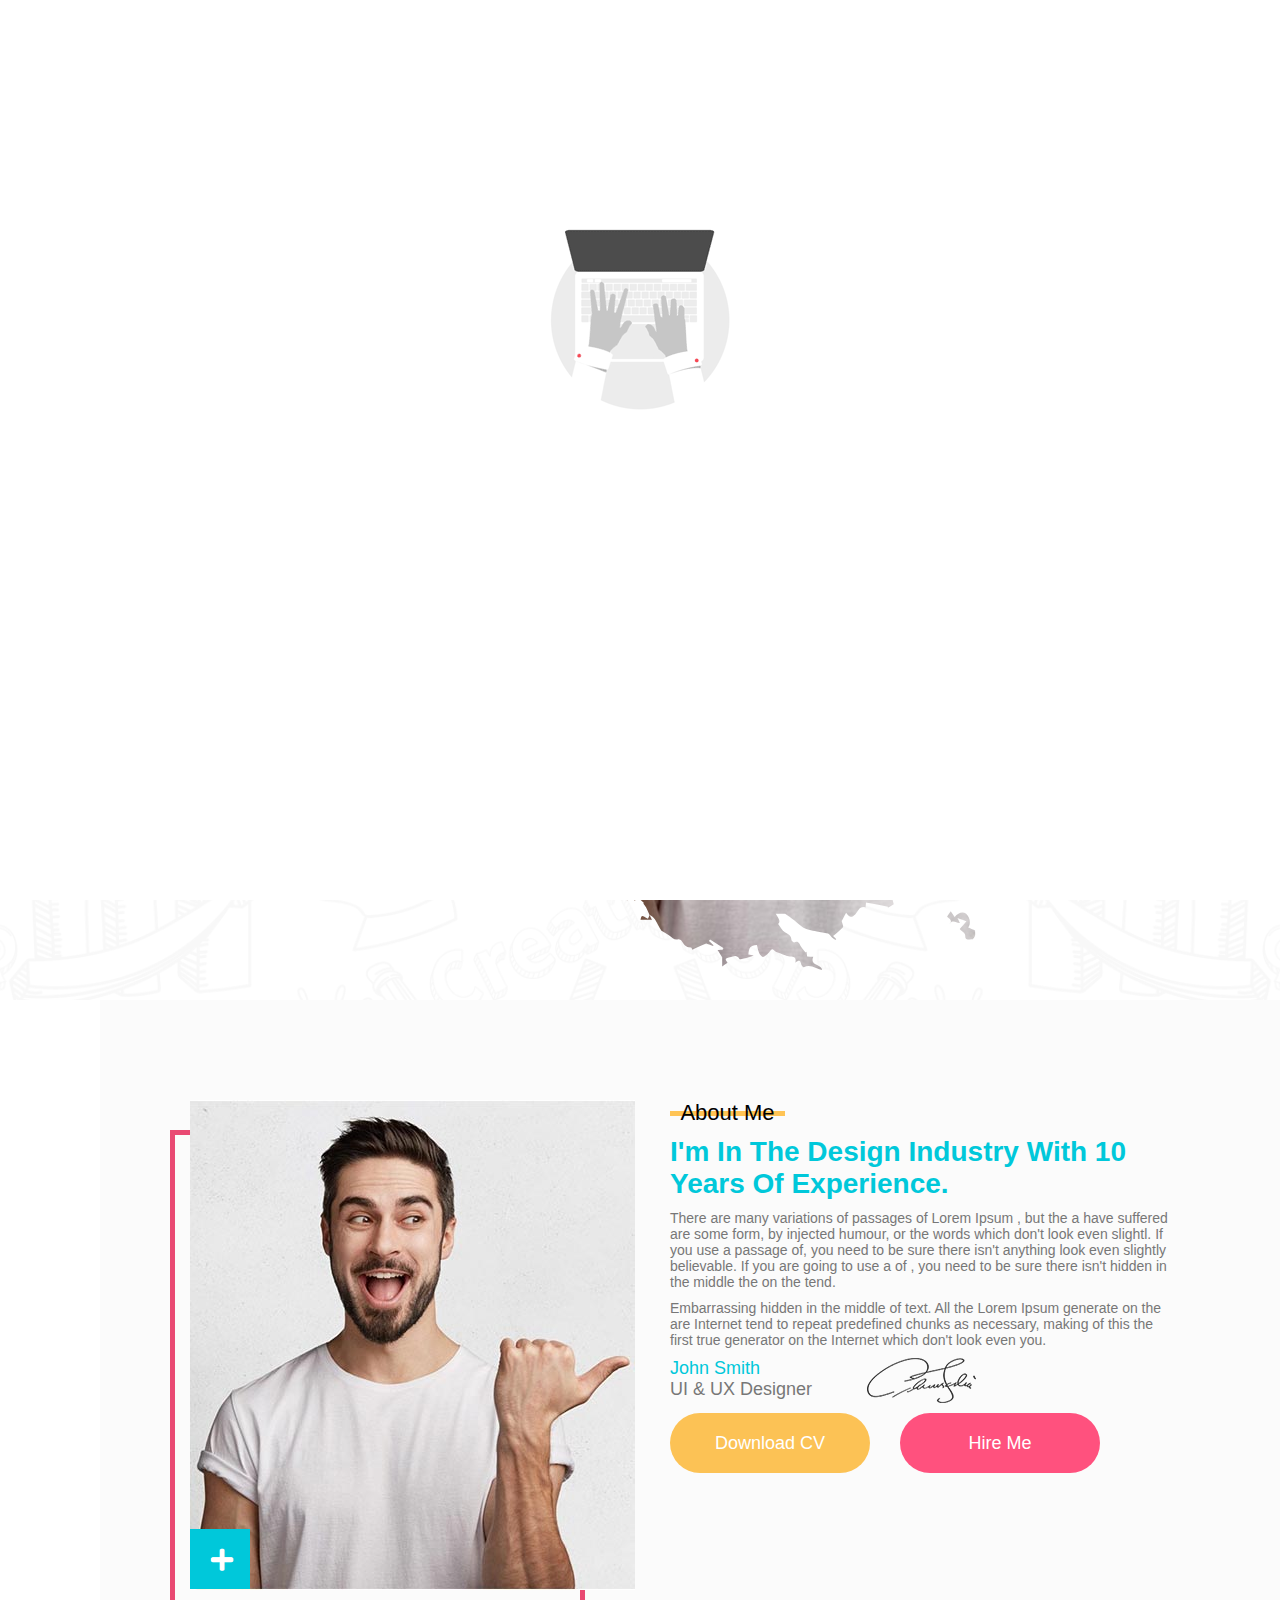
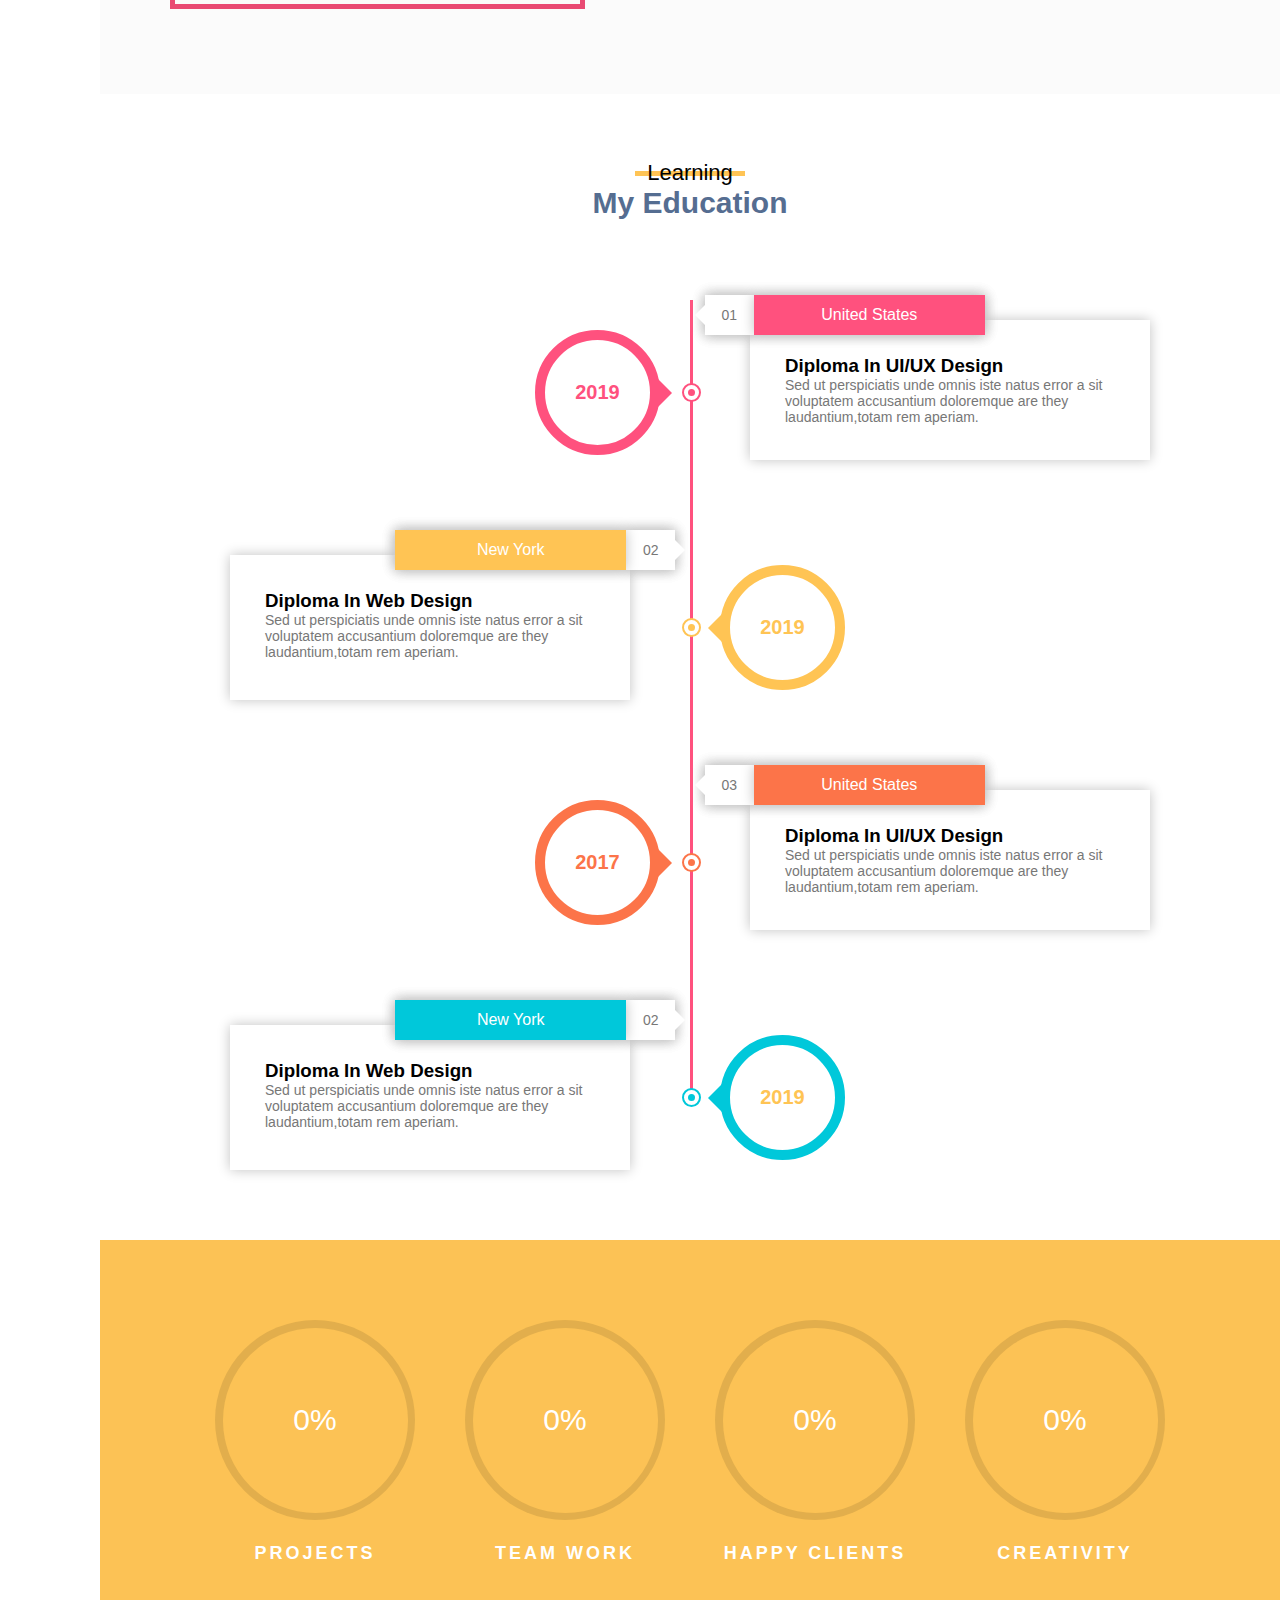
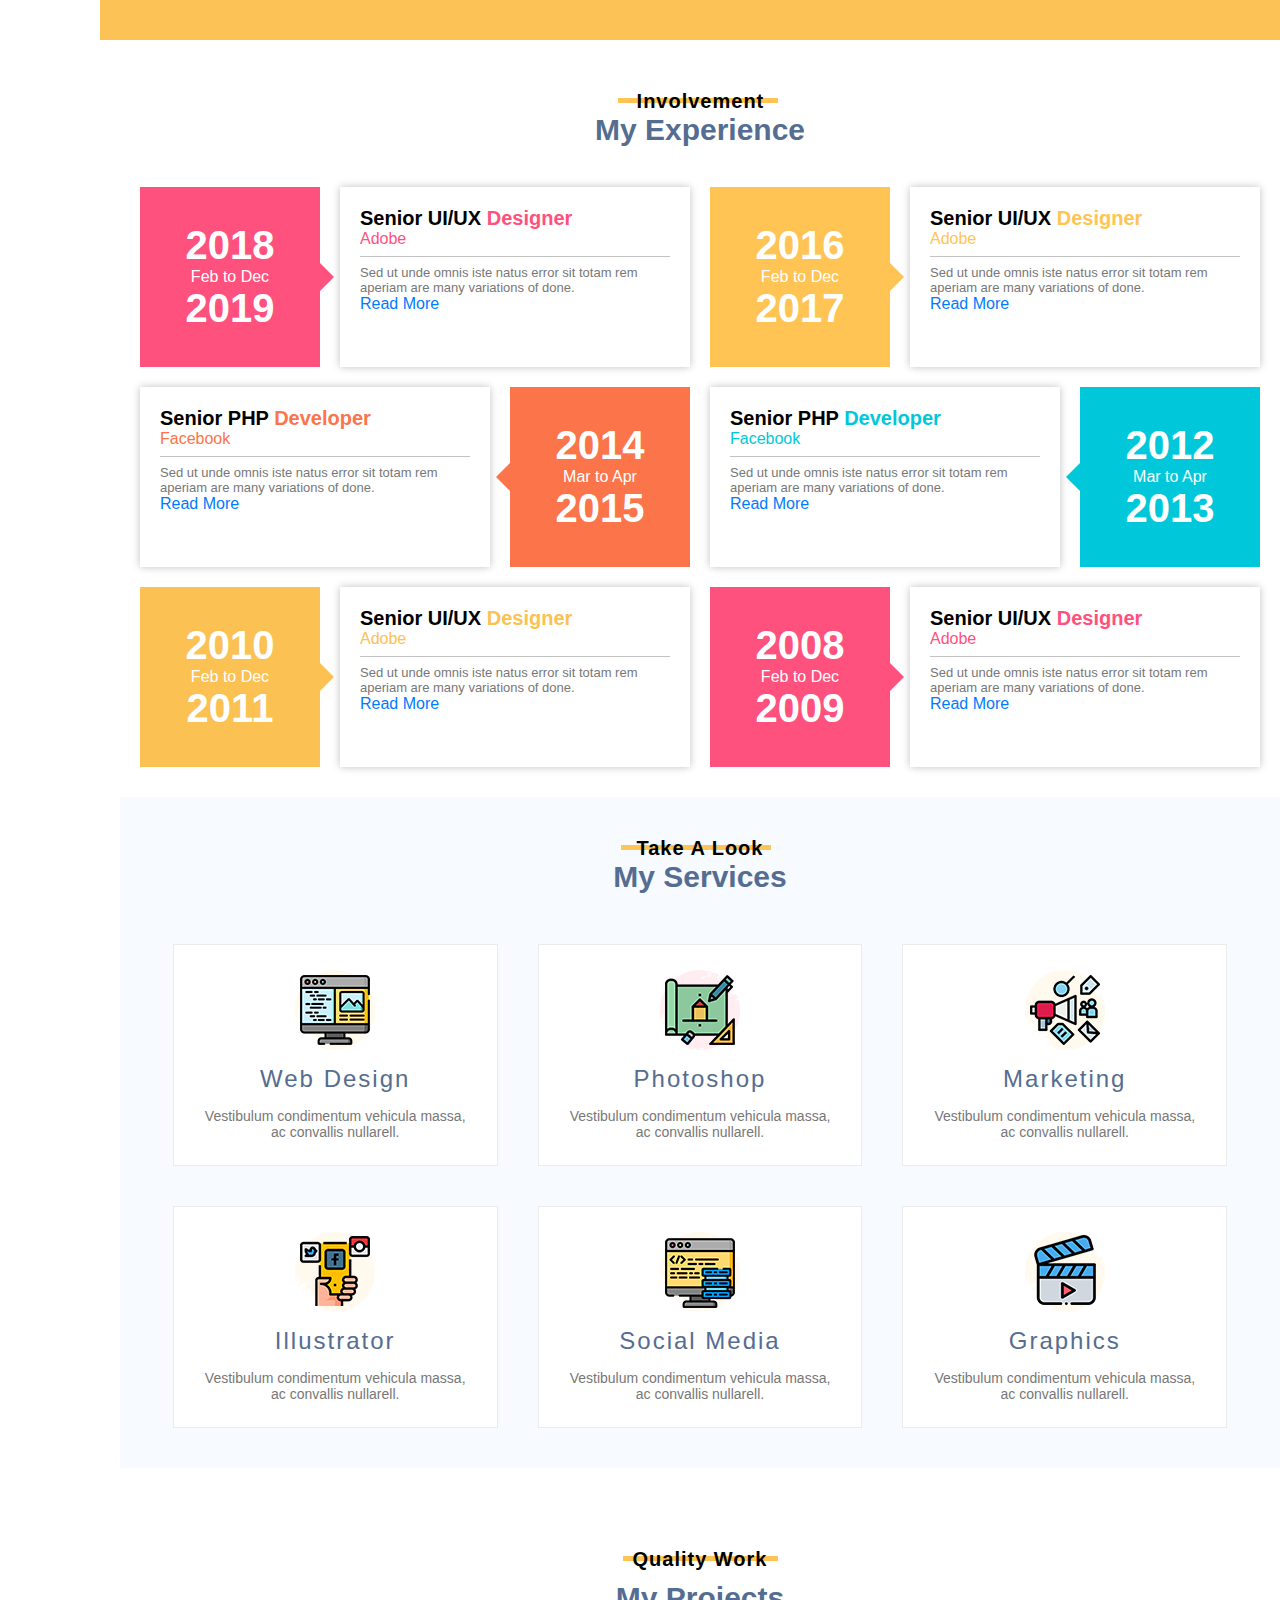
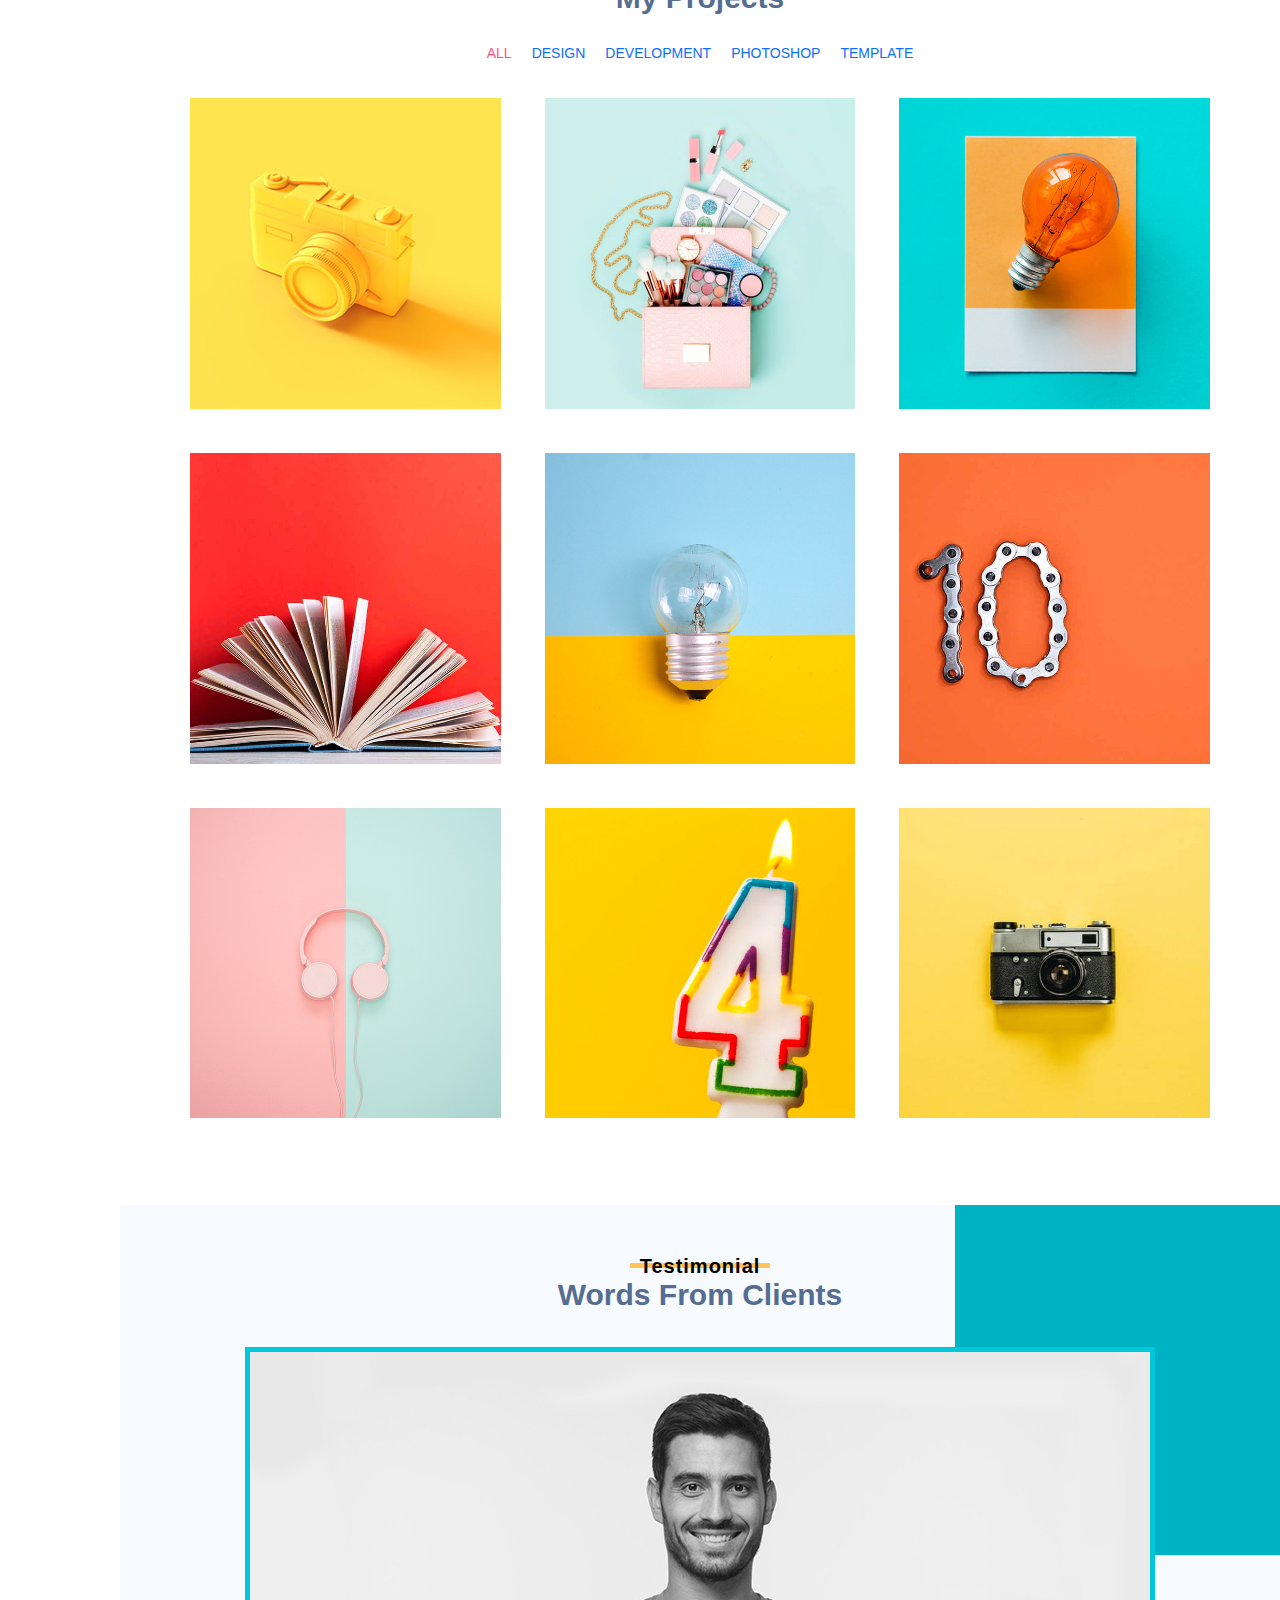
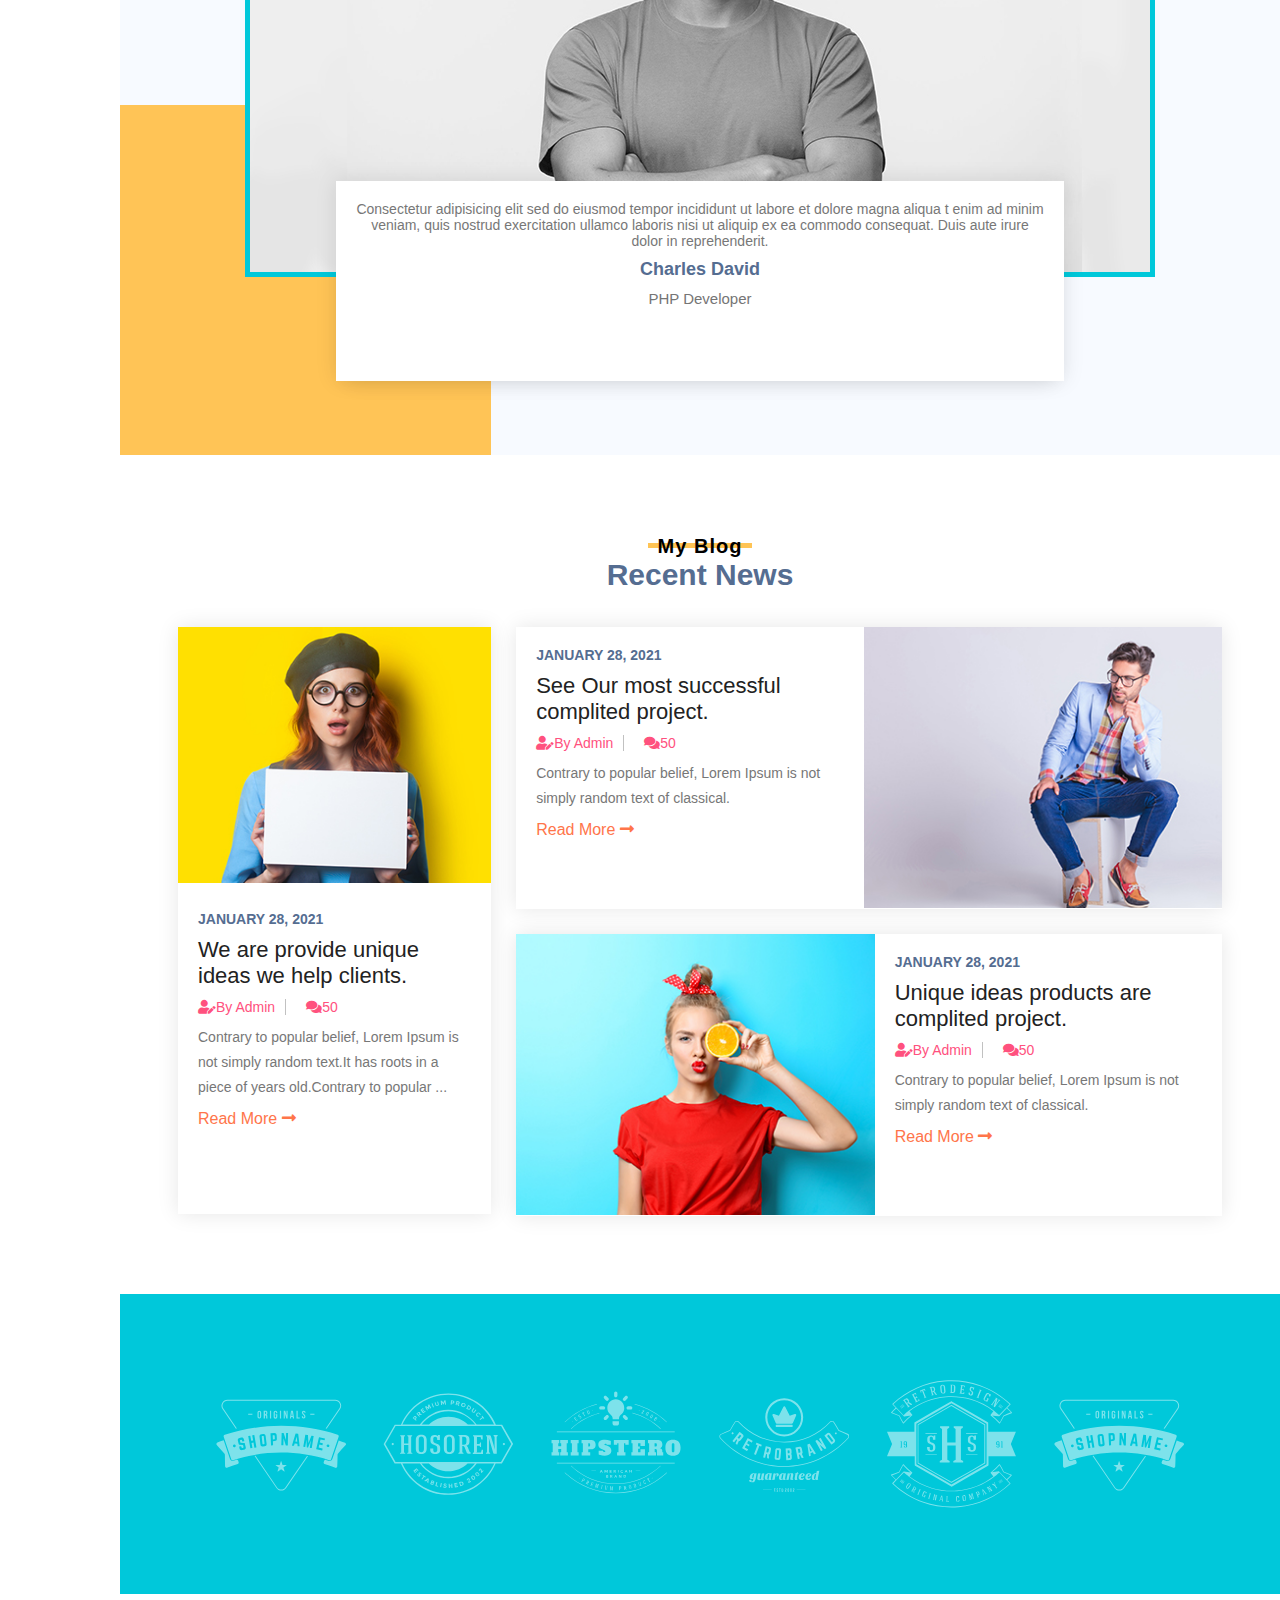
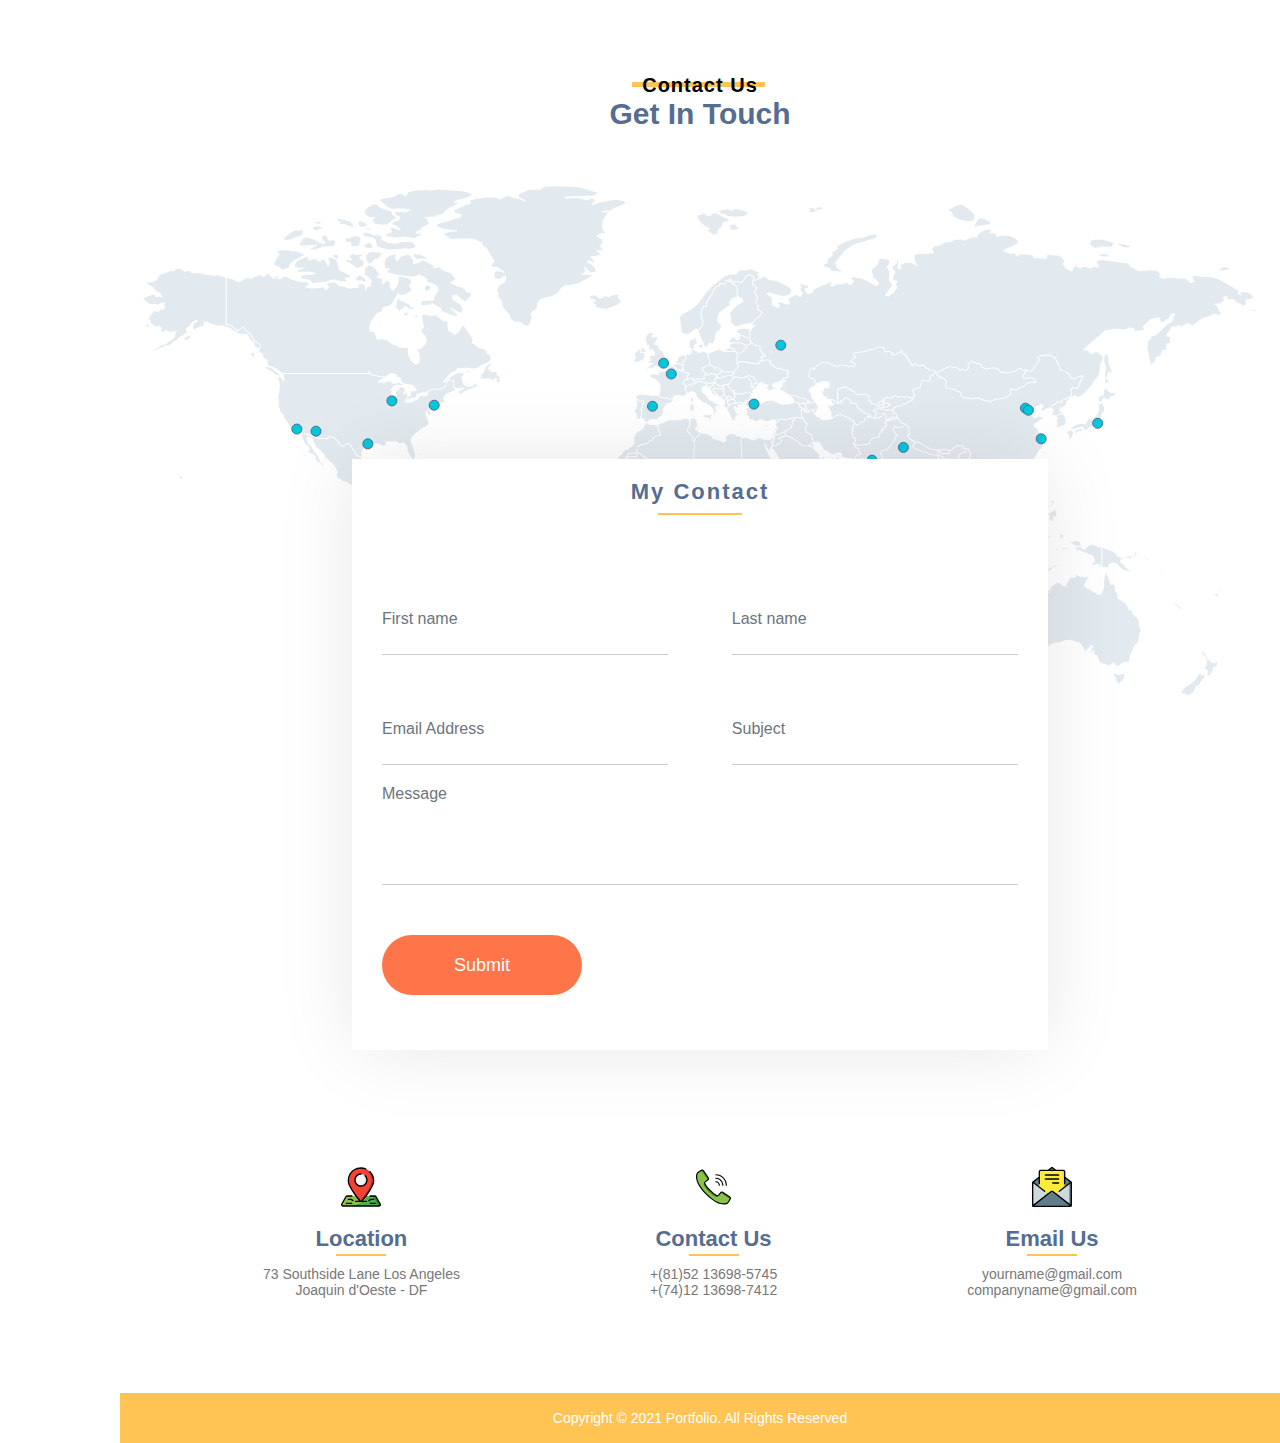
==== commit bc805d09: "Add files via upload" ====
--- a/index.html
+++ b/index.html
@@ -772,12 +772,97 @@
             </div>
         </div>
     </section>
+
+    <!-- Contact us section -->
+
+    <section>
+        <div class="map">
+            <div>
+                <div class="map-header">
+                    <p>Contact Us</p>
+                    <h2>Get In Touch</h2>
+                </div>
+                <div>
+                    <div class="back-map">
+                        <img class="back-zoom" src="./image/svgexport-15.svg" usemap="#image-map">
+
+                        <map name="image-map">
+                            <area class="usa" target="" alt="USA" title="USA" 
+                                coords="145,202,231,203,250,208,264,213,277,220,285,223,312,214,319,206,336,216,312,227,296,240,290,252,273,269,278,284,259,275,237,275,227,284,218,283,207,273,205,277,195,271,170,267,160,267,150,257,142,237,133,199,87,155,86,149,76,148,83,144,83,131,75,107,44,100,35,98,23,108,11,135,17,154,20,162,28,165,32,171,48,161,74,150"
+                                shape="poly">
+                            <area target="" alt="Canada" title="Canada" 
+                                coords="87,107,97,111,114,107,136,105,143,83,150,65,176,56,188,49,211,47,232,39,267,26,305,23,329,24,309,41,279,60,272,68,273,83,287,91,303,103,315,115,328,127,315,147,317,161,331,167,348,185,357,205,338,199,317,204,308,208,282,220,255,211,223,201,201,201,164,201,130,198,107,168,86,157"
+                                shape="poly">
+                            <area target="" alt="Greenland" title="Greenland" 
+                                coords="333,33,320,41,312,50,298,56,294,62,321,72,345,79,359,100,358,121,362,140,379,156,393,142,402,129,424,120,450,103,461,61,464,45,476,36,452,31,447,21,432,17,396,21,376,32,354,38"
+                                shape="poly">
+                            <area target="" alt="Russia " title="Russia " 
+                                coords="617,105,612,113,615,125,618,138,614,151,610,164,615,179,632,192,640,198,645,206,641,216,651,225,664,230,670,231,672,215,671,201,680,196,692,197,708,199,715,185,730,185,747,182,765,183,776,189,787,198,803,198,817,197,830,192,845,196,860,196,882,201,895,193,910,185,922,194,932,204,940,208,933,220,932,228,942,225,951,214,957,202,960,188,950,184,948,176,957,168,968,164,987,163,998,162,1010,152,1021,151,1031,148,1026,155,1015,164,1007,173,1007,188,1015,182,1025,176,1030,167,1038,162,1050,155,1071,148,1078,142,1078,135,1085,129,1094,131,1106,133,1105,118,1080,111,1060,108,1049,109,1038,114,1012,101,995,100,985,97,968,92,959,88,947,95,933,105,921,93,882,85,865,81,870,68,858,59,840,52,822,38,807,49,814,52,823,55,828,66,814,76,801,78,788,87,772,94,738,95,715,112,703,115,692,117,697,104,698,94,734,70,717,70,705,79,688,89,682,101,679,111,667,121,652,126,642,125,634,111"
+                                shape="poly">
+                            <area target="" alt="Norway" title="Norway" 
+                                coords="541,148,541,159,541,166,548,162,555,159,558,149,563,137,572,123,583,115,595,115,609,110,613,103,601,103,588,107,570,114,560,128,548,139"
+                                shape="poly">
+                            <area target="" alt="France" title="France" 
+                                coords="518,225,527,230,536,229,544,226,543,209,541,200,540,189,531,197,522,205,515,208,510,210"
+                                shape="poly">
+                            <area target="" alt=" Moscow" title=" Moscow"  coords="638,178,3" shape="circle">
+                            <area target="" alt=" New York" title=" New York"  coords="292,238,4" shape="circle">
+                        </map>
+                        <div class="form-section">
+                            <div class="form-header">
+                                <p>My Contact</p>
+                            </div>
+                            <div class="form-content">
+                                <form class="contact-form" action="">
+                                    <input type="text" placeholder="First name">
+                                    <input type="text" placeholder="Last name">
+                                    <input type="text" placeholder="Email Address">
+                                    <input type="text" placeholder="Subject">
+                                    <textarea name="" id="" cols="30" rows="10" placeholder="Message"></textarea>
+                                </form>
+                                <div class="btn-section">
+                                    <a class="form-btn" href="">
+                                        <span class="first-btn">Submit</span>
+                                        <span class="second-btn">Send</span>
+                                    </a>
+                                </div>
+                            </div>
+                        </div>
+                    </div>
+                </div>
+            </div>
+        </div>
+    </section>
+
     <!-- Footer Section -->
-
 
     <footer>
         <div>
-
+            <div class="footer">
+                <div class="footer-content">
+                    <div class="foot-info">
+                        <img src="./image/svgexport-16.svg" alt="">
+                        <h2>Location</h2>
+                        <p>73 Southside Lane Los Angeles</p>
+                        <p>Joaquin d'Oeste - DF</p>
+                    </div>
+                    <div class="foot-info">
+                        <img src="./image/svgexport-17.svg" alt="">
+                        <h2>Contact Us</h2>
+                        <p>+(81)52 13698-5745</p>
+                        <p>+(74)12 13698-7412</p>
+                    </div>
+                    <div class="foot-info">
+                        <img src="./image/svgexport-18.svg" alt="">
+                        <h2>Email Us</h2>
+                        <p>yourname@gmail.com</p>
+                        <p>companyname@gmail.com</p>
+                    </div>
+                </div>
+                <div class="end">
+                    <p class="copy-right">Copyright © 2021 <a href="">Portfolio.</a> All Rights Reserved</p>
+                </div>
+            </div>
         </div>
     </footer>
 
--- a/css/style.css
+++ b/css/style.css
@@ -28,6 +28,11 @@
     margin: 0 auto;
     display: flex;
     flex-wrap: wrap;
+}
+
+::placeholder{
+    color: #6C757D;
+    font-size: 16px;
 }
 
 /*preload logo*/
@@ -1359,9 +1364,6 @@
     color: #777777;
 }
 
-footer div {
-    height: 100px;
-}
 
 /* Percent Section style*/
 
@@ -1639,7 +1641,7 @@
 .experience-content .exp-info .exp {
     display: flex;
     justify-content: center;
-    align-items: center;
+    align-items: flex-start;
     gap: 20px;
     row-gap: 20px;
 }
@@ -1704,9 +1706,10 @@
     cursor: pointer;
 }
 .show-me {
-    transition: all .7s;
-    height: auto !important;
+    height: 40px !important;
     opacity: 1 !important;
+    transition:opacity height 0.3s ease-in !important;
+
 }
 
 
@@ -2543,9 +2546,6 @@
     transition: all 2s;
 }
 
-/* .logo-single {
-    position: absolute;
-} */
 
 .logos-slyder img {
     width: 130px;
@@ -2561,6 +2561,243 @@
     filter: invert(1000%) brightness(119%) contrast(119%);
 }
 
+/*  style for Map section  */
+.map{
+    margin-left: 120px;
+    margin-bottom: 380px;
+}
+.map-header{
+    margin-top: 80px;
+    display: flex;
+    flex-direction: column;
+    align-items: center;
+    position: relative;
+}
+.map-header p {
+    padding: 0 10px;
+    font-size: 20px;
+    font-weight: 600;
+    letter-spacing: 1px;
+    position: relative;
+    text-align: center;
+    transition: all .7s;
+    overflow: hidden;
+    z-index: 1;
+}
+
+.map-header p:hover {
+    color: #fff;
+}
+
+.map-header p::after {
+    content: "";
+    position: absolute;
+    width: 133px;
+    height: 35px;
+    background-color: #FFC455;
+    z-index: -1;
+    bottom: 0;
+    left: 200px;
+    transition: all .7s;
+}
+
+.map-header p:hover::after {
+    transform: translateX(-200px);
+}
+
+.map-header p::before {
+    content: "";
+    position: absolute;
+    width: 133px;
+    height: 5px;
+    background-color: #FFC455;
+    z-index: -1;
+    bottom: 10px;
+    left: 0;
+    transition: all .7s;
+}
+
+.map-header p:hover::before {
+    transform: translateX(-200px);
+}
+
+.map-header h2 {
+    font-size: 30px;
+    text-align: center;
+    color: #556D91;
+    padding-bottom: 35px;
+}
+
+.back-map{
+    display: flex;
+    justify-content: center;
+    position: relative;
+}
+
+.usa:hover{
+    opacity: 0;
+}
+.form-header{
+    margin: 20px;
+    padding-bottom: 10px;
+    font-size: 22px;
+    color: #556d91;
+    font-weight: 700;
+    letter-spacing: 2px;
+    position: relative;
+}
+.form-header::after{
+    content: "";
+    position: absolute;
+    width: 60%;
+    height: 2px;
+    background-color: #ffc455;
+    z-index: 3;
+    left: 20%;
+    bottom: 0;
+}
+.form-section{
+    position: absolute;
+    width: 60%;
+    display: flex;
+    justify-content: center;
+    flex-direction: column;
+    align-items: center;
+    top: 50%;
+    background-color: #fff;
+    box-shadow: 0 0 77px -4px #0000001a;
+}
+.form-content{
+    display: flex;
+    flex-direction: column;
+    justify-content: flex-start;
+    padding: 30px 30px;
+}
+.contact-form{
+    display: flex;
+    flex-wrap: wrap;
+    justify-content: space-between;
+}
+.contact-form input{
+    width: 45%;
+    height: 70px;
+    outline: none;
+    margin: 20px 0;
+    border: none;
+    border-bottom: 1px solid #c7cdd3;
+}
+.contact-form textarea{
+    width: 100%;
+    height: 100px;
+    resize: none;
+    margin-bottom: 50px;
+    border: none;
+    border-bottom: 1px solid #c7cdd3;
+}
+.btn-section{
+    position: relative;
+    margin-bottom: 25px;
+}
+.form-btn{
+    position: relative;
+    display: flex;
+    flex-direction: column;
+    justify-content: center;
+    align-items: center;
+    width: 200px;
+    height: 60px;
+    border-radius: 35px;
+    transition: all 1s;
+    color: #fff;
+    background-color: #FF754A;
+    font-size: 18px;
+    text-align: center;
+    overflow: hidden;
+}
+
+
+.form-btn:hover {
+    background-color: #FCC255;
+}
+
+.form-btn .first-btn {
+    position: absolute;
+    transition: all 0.7s;
+}
+
+.form-btn:hover .first-btn {
+    transform: translateY(-200%);
+
+}
+
+.form-btn .second-btn {
+    position: absolute;
+    transform: translateY(200%);
+    transition: all 0.7s;
+}
+
+.form-btn:hover .second-btn {
+    transform: translateY(-10%);
+}
+
+/* style fore footer*/
+
+.footer{
+    margin-left: 120px;
+    display: flex;
+    flex-direction: column;
+    align-items: center;
+}
+
+.footer .footer-content{
+    display: flex;
+    justify-content: space-around;
+    text-align: center;
+    width: 90%;
+    gap: 20px;
+}
+.foot-info{
+    margin: 35px 0;
+}
+.foot-info h2{
+    position: relative;
+    color: #556d91;
+    font-size: 22px;
+    padding: 15px 0px 4px 0px;
+    margin-bottom: 10px;
+    font-weight: 700;
+}
+.foot-info h2::after{
+    content: "";
+    position: absolute;
+    width: 50px;
+    height: 2px;
+    bottom: 0;
+    left:0;
+    right: 0;
+    margin: auto;
+    text-align: center;
+    background-color: #ffc455;
+}
+
+.foot-info p {
+    color: #777777;
+    font-size: 14px;
+}
+.end{
+    margin-top: 60px;
+    width: 100%;
+    height: 50px;
+    background-color: #ffc454;
+    color: #fff;
+    font-size: 14px;
+    display: flex;
+    justify-content: center;
+    align-items: center;
+}
+.end a{
+    color: #fff;
+}
 
 /*  Animation  */
 
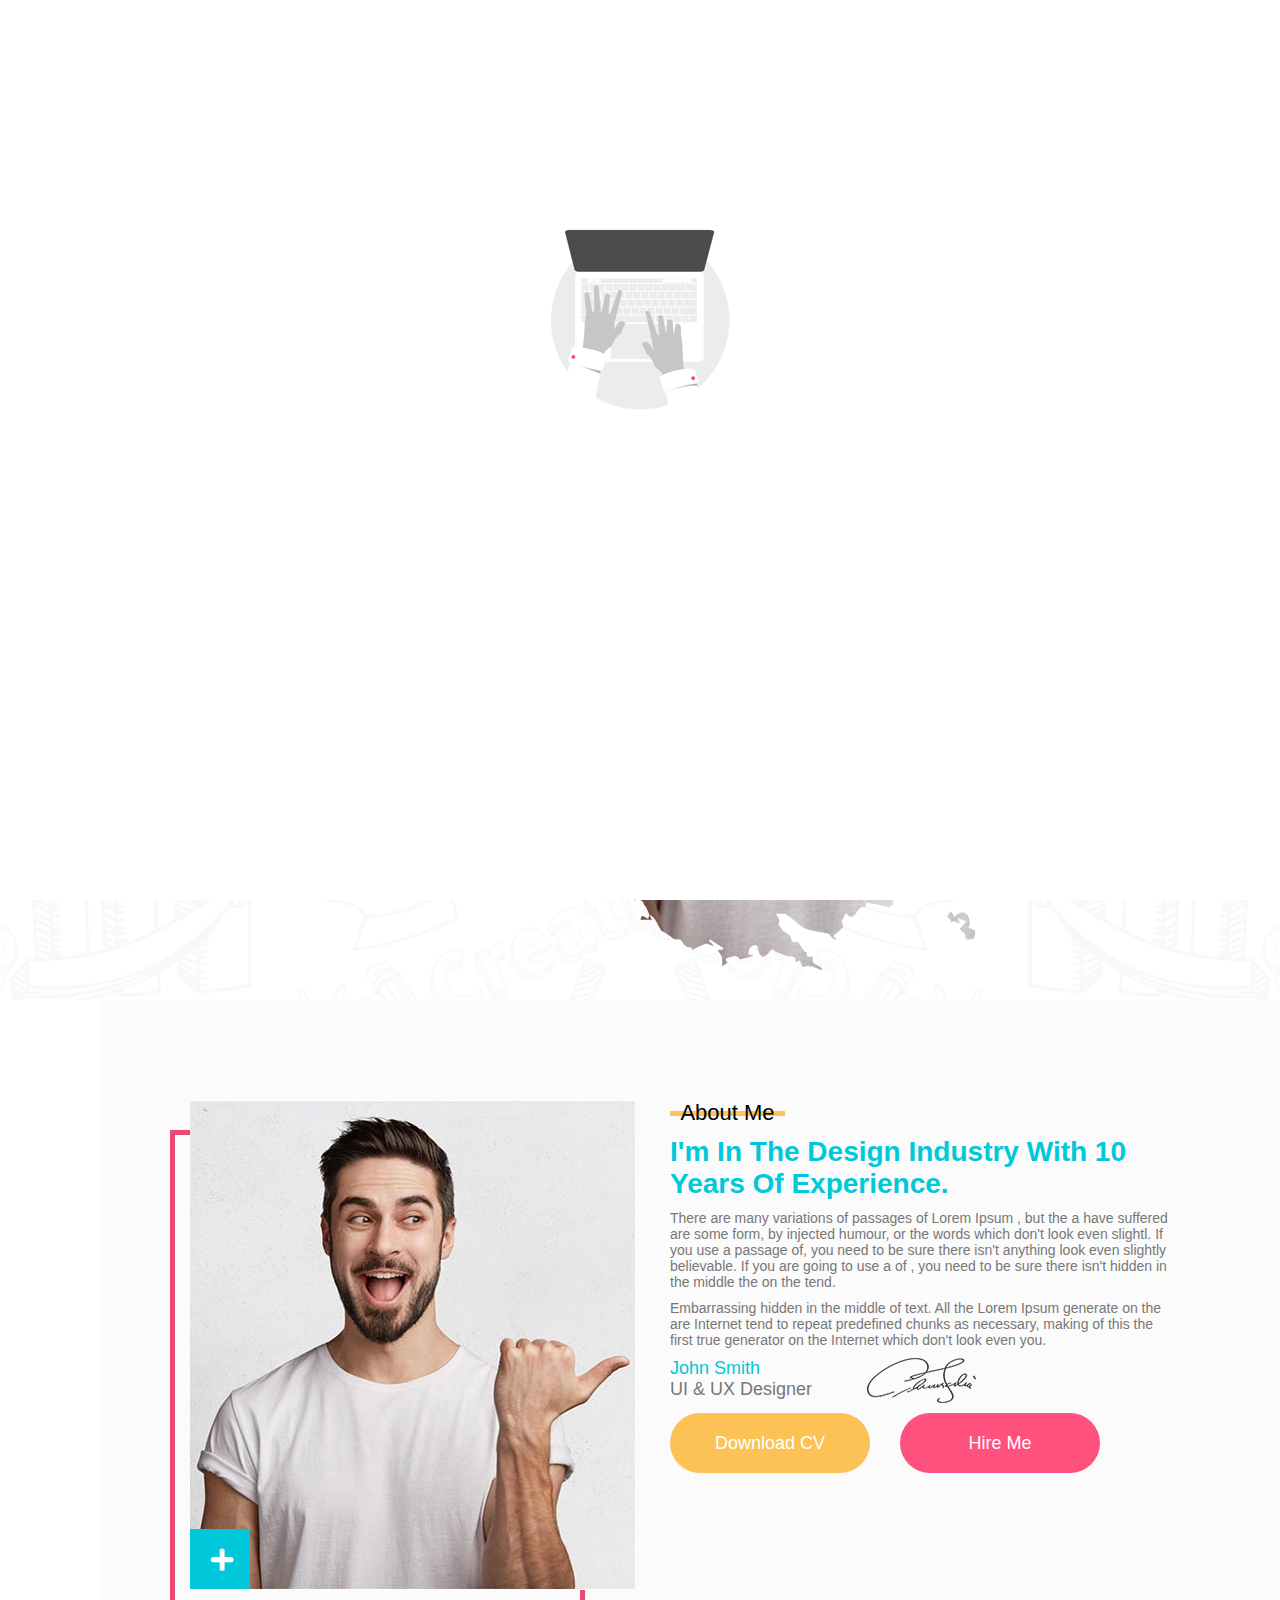
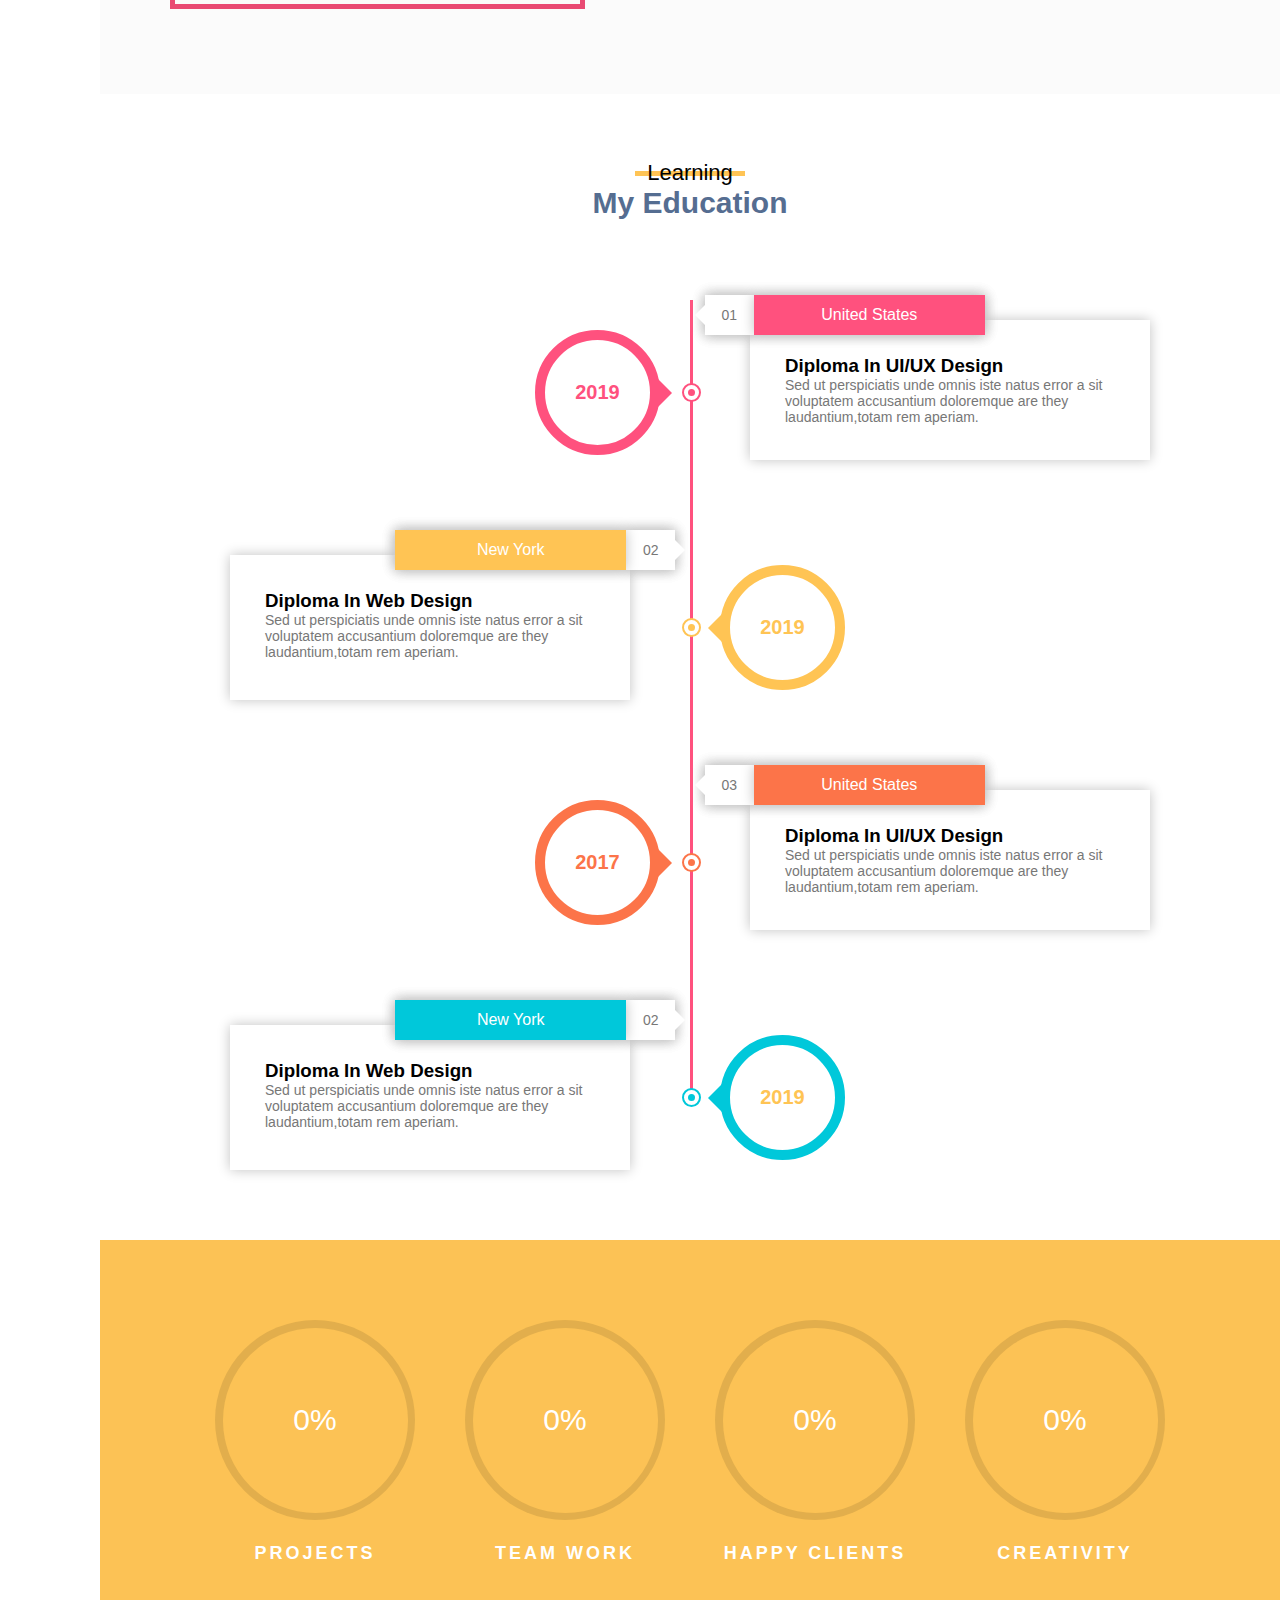
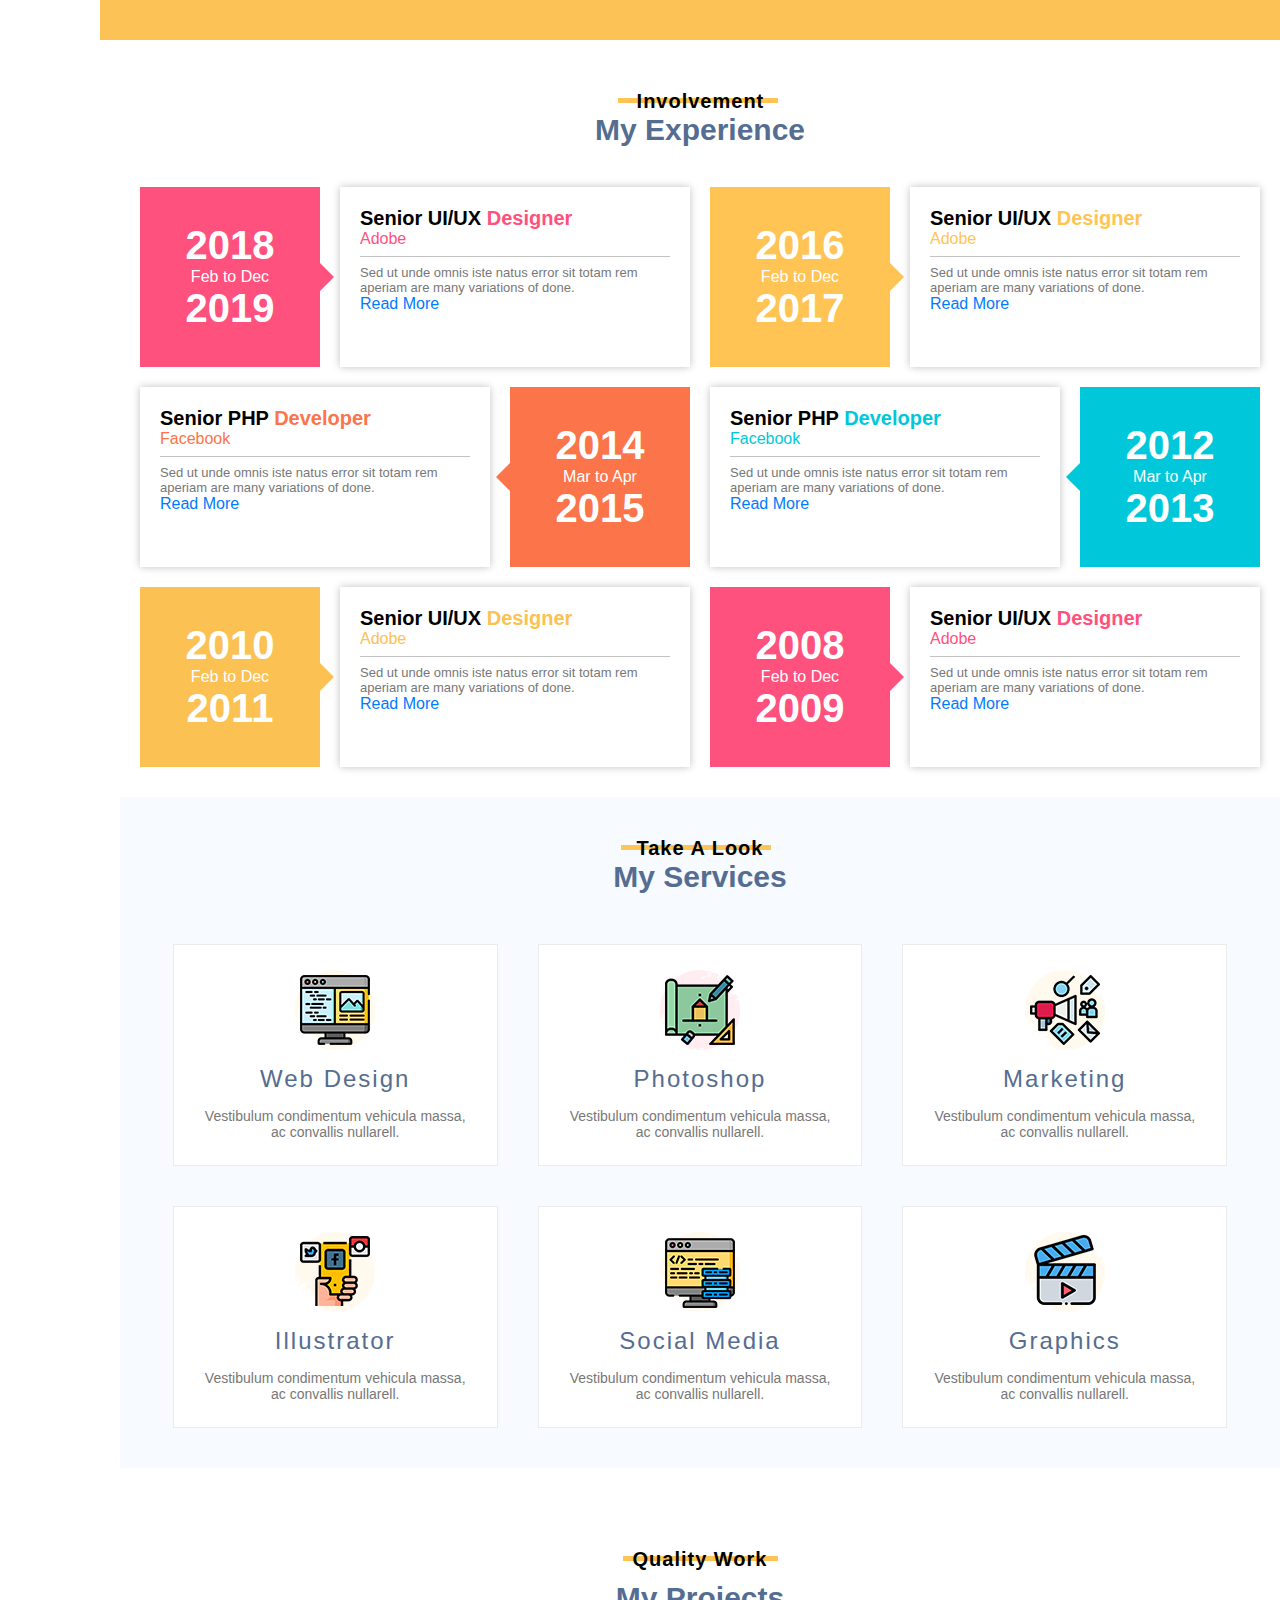
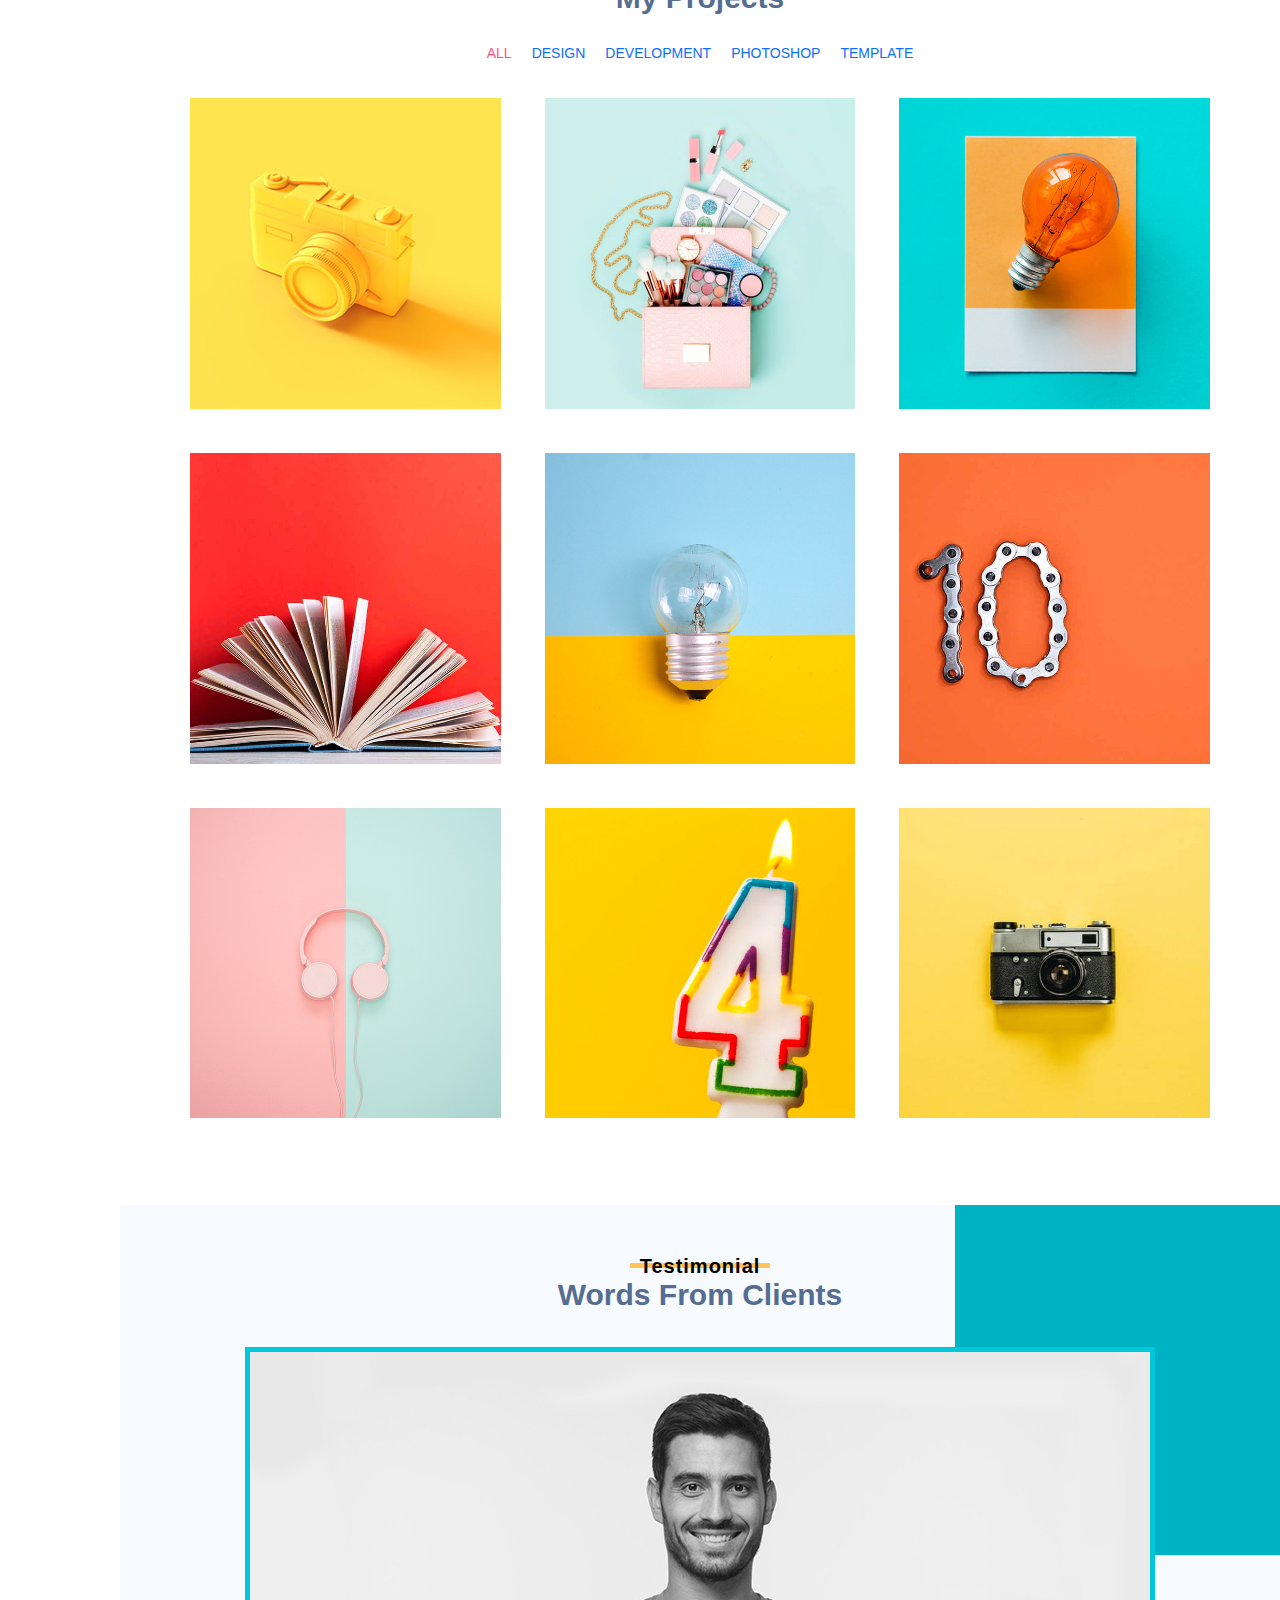
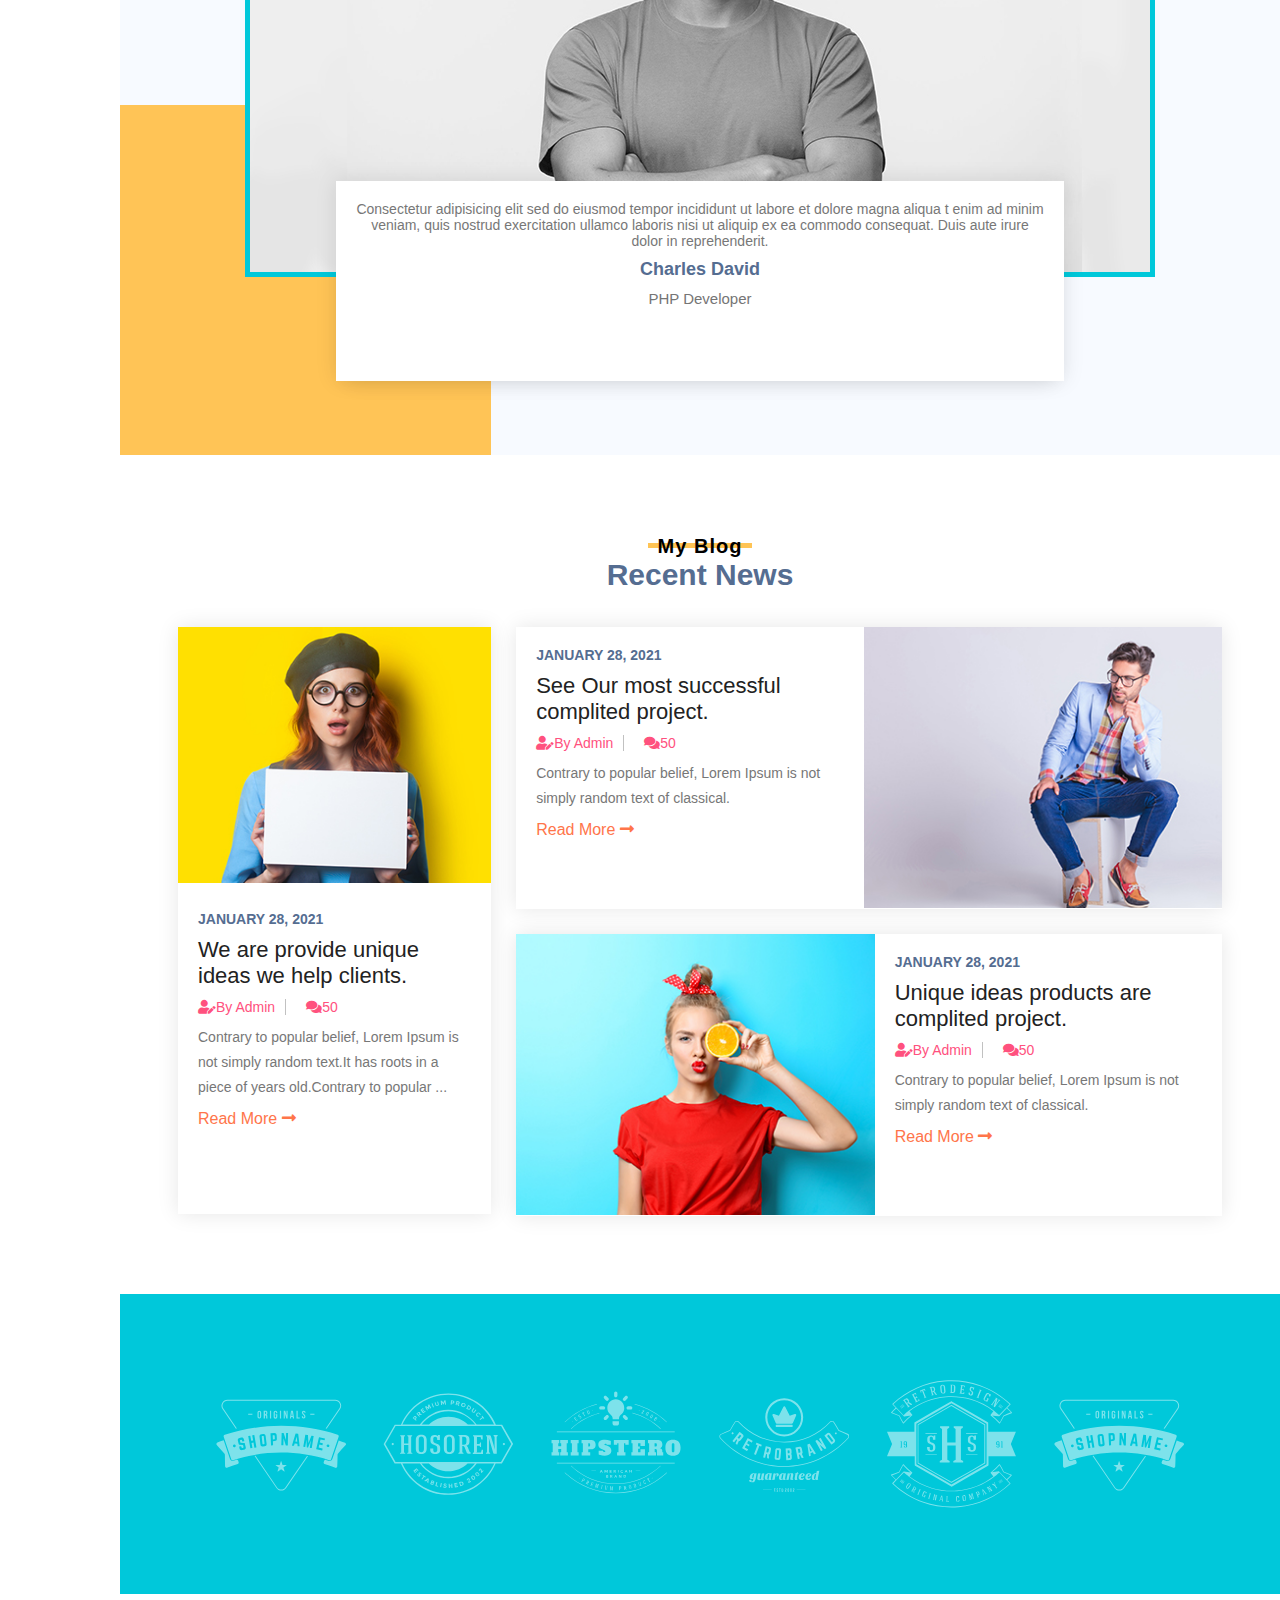
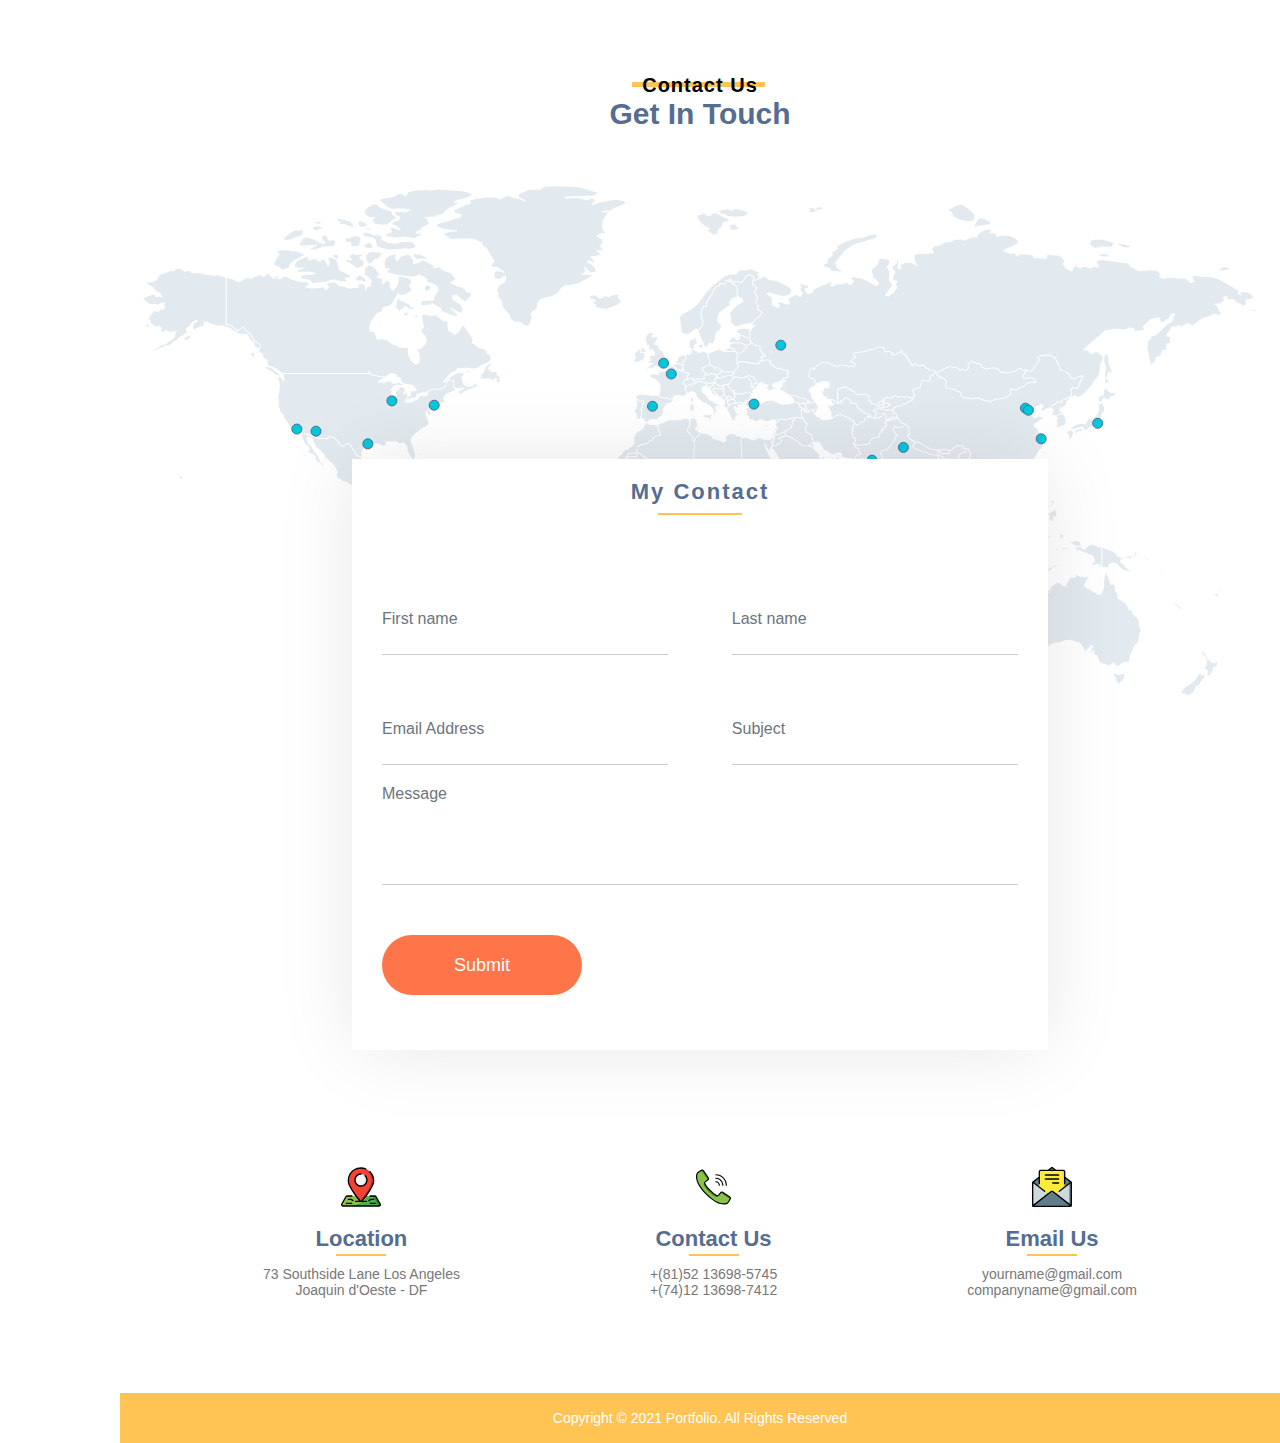
==== commit 9e4cfd60: "Update index.html" ====
--- a/index.html
+++ b/index.html
@@ -30,28 +30,28 @@
             </div>
             <div class="quick-panel">
                 <div>
-                    <a href="">
+                    <a href="#about-me">
                         <img class="first" src="image/about.svg" alt="">
                         <img class="second" src="image/about.svg" alt="">
                     </a>
                     <span class="second about">About</span>
                 </div>
                 <div>
-                    <a href="">
+                    <a href="#learning">
                         <span><img class="first" src="image/icons8-bag-64.png" alt=""></span>
                         <span><img class="second" src="image/icons8-bag-64.png" alt=""></span>
                     </a>
                     <span class="second portfolio">Portfolio</span>
                 </div>
                 <div>
-                    <a href="">
+                    <a href="#testimonial">
                         <img class="first" src="image/Testimonial.svg" alt="">
                         <img class="second" src="image/Testimonial.svg" alt="">
                     </a>
                     <span class="second testimonial">Testimonial</span>
                 </div>
                 <div>
-                    <a href="">
+                    <a href="#contact">
                         <img class="first" src="image/contact.svg" alt="">
                         <img class="second" src="image/contact.svg" alt="">
                     </a>
@@ -154,7 +154,7 @@
 
     <!-- About me section -->
 
-    <section class="about-me">
+    <section class="about-me" id="about-me">
         <div class="color"></div>
         <div class="container about-sec">
             <div class="about-left">
@@ -243,7 +243,7 @@
 
     <!-- Learning section -->
 
-    <section>
+    <section id="learning">
         <div class="learning-marg">
             <div>
                 <div class="learning">
@@ -648,7 +648,7 @@
 
     <!-- Testimonial section -->
 
-    <section>
+    <section id="testimonial">
         <div class="video">
             <div>
                 <div class="testimonial-header">
@@ -775,7 +775,7 @@
 
     <!-- Contact us section -->
 
-    <section>
+    <section id="contact">
         <div class="map">
             <div>
                 <div class="map-header">
--- a/css/style.css
+++ b/css/style.css
@@ -3,6 +3,7 @@
     margin: 0;
     padding: 0;
     font-family: 'Lucida Sans', 'Lucida Sans Regular', 'Lucida Grande', 'Lucida Sans Unicode', Geneva, Verdana, sans-serif;
+    scroll-behavior: smooth;
 }
 
 a {
@@ -102,7 +103,6 @@
     flex-direction: column;
     justify-content: center;
     align-items: center;
-    padding: 5px 0;
     margin-bottom: 15px;
     text-align: center;
     position: relative;
@@ -130,7 +130,8 @@
 .left-panel .quick-panel div a {
     display: flex;
     overflow: hidden;
-    height: 35px;
+    height: 40px;
+    padding: 5px 0;
 }
 
 .left-panel .quick-panel div a img {
@@ -180,11 +181,12 @@
 .left-panel .social .vertical::after {
     content: "";
     position: absolute;
-    bottom: 14px;
+    bottom: 50%;
     left: -100px;
     width: 80px;
     height: 2px;
     background: #C1C1C1;
+    transform: translateY(50%);
 }
 
 .left-panel .social {
@@ -335,6 +337,7 @@
 
 .banner-bg .banner-text .auto-type p {
     padding-right: 10px;
+    position: relative;
 }
 
 .banner-bg .banner-text .auto-type p::before {
@@ -344,7 +347,7 @@
     height: 30px;
     background-color: #FFC455;
     left: -8px;
-    top: 191px;
+    top: 0;
 }
 
 
@@ -2440,6 +2443,7 @@
 
 .blog-img-l img {
     transition: all .7s;
+    width: 100%;
 }
 
 .blog-right {
@@ -2846,4 +2850,4 @@
     100% {
         background-position: left 0px top 0px;
     }
-}+}
